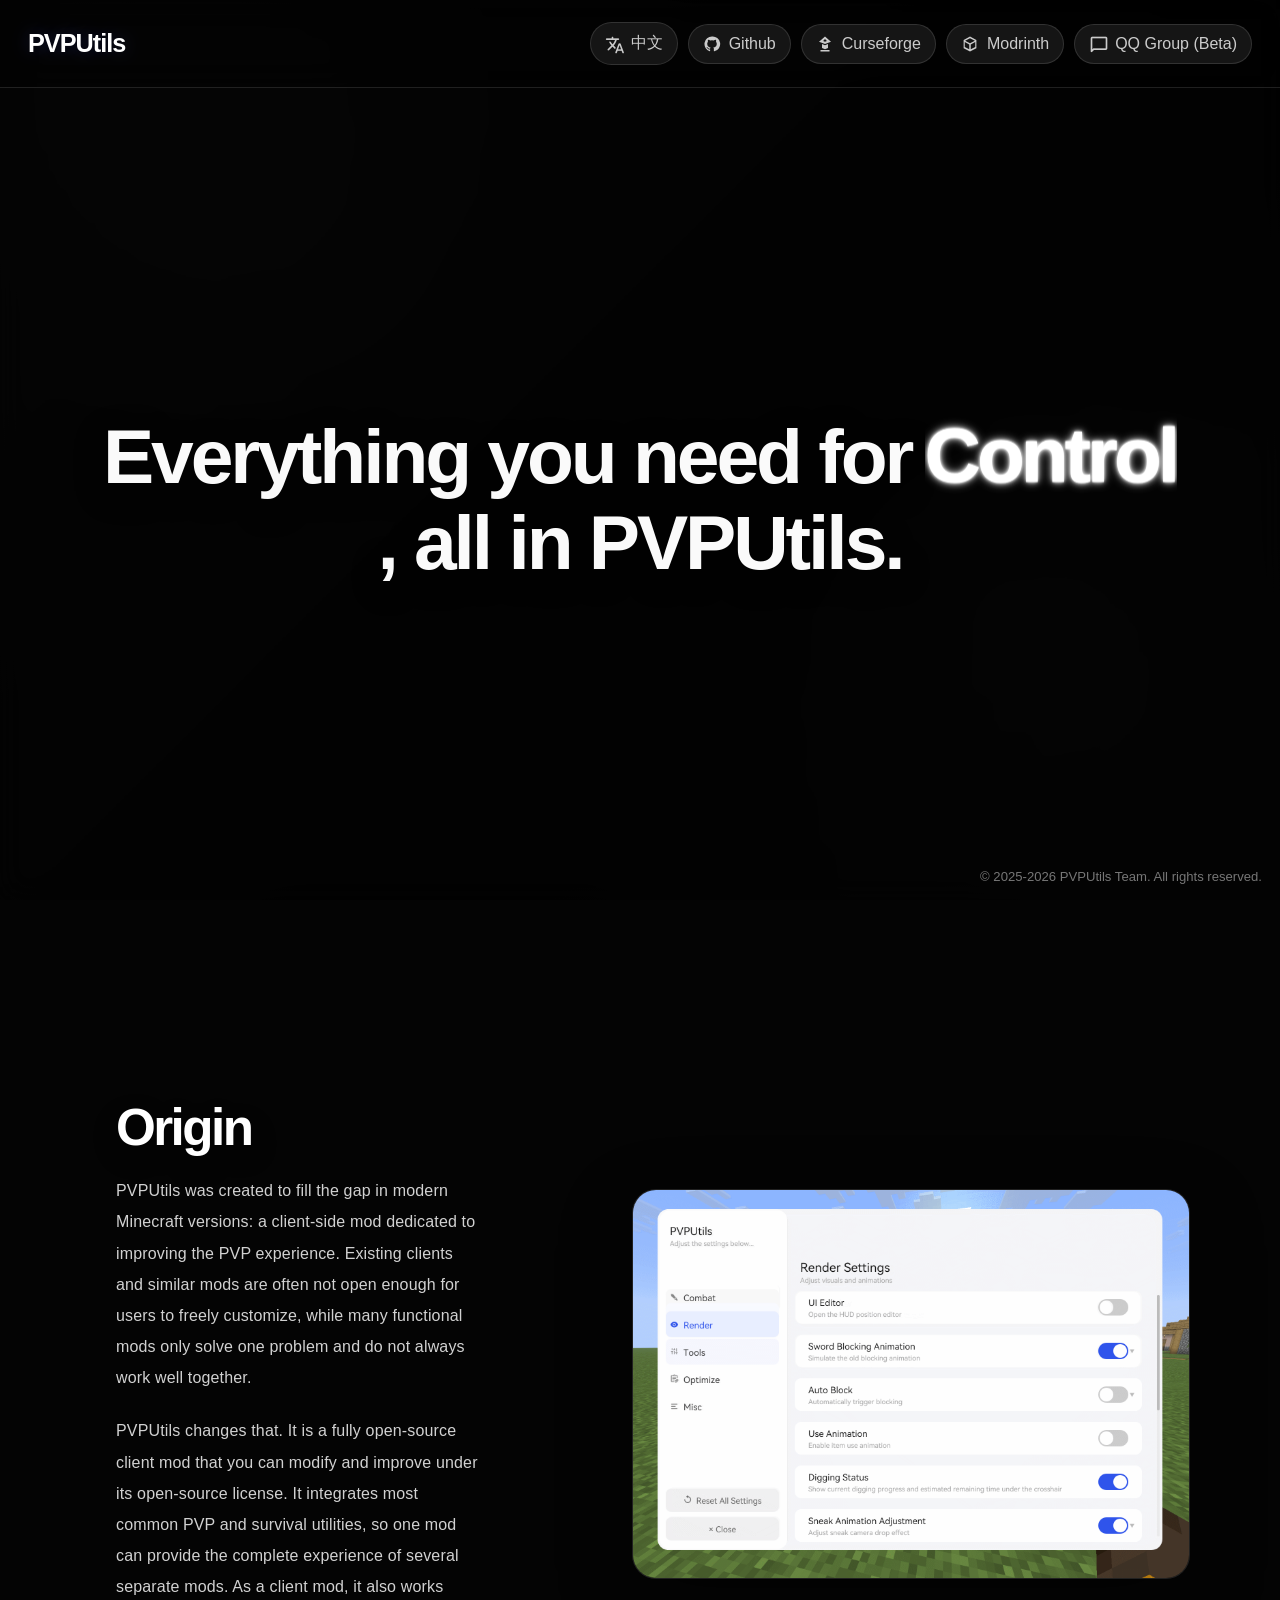
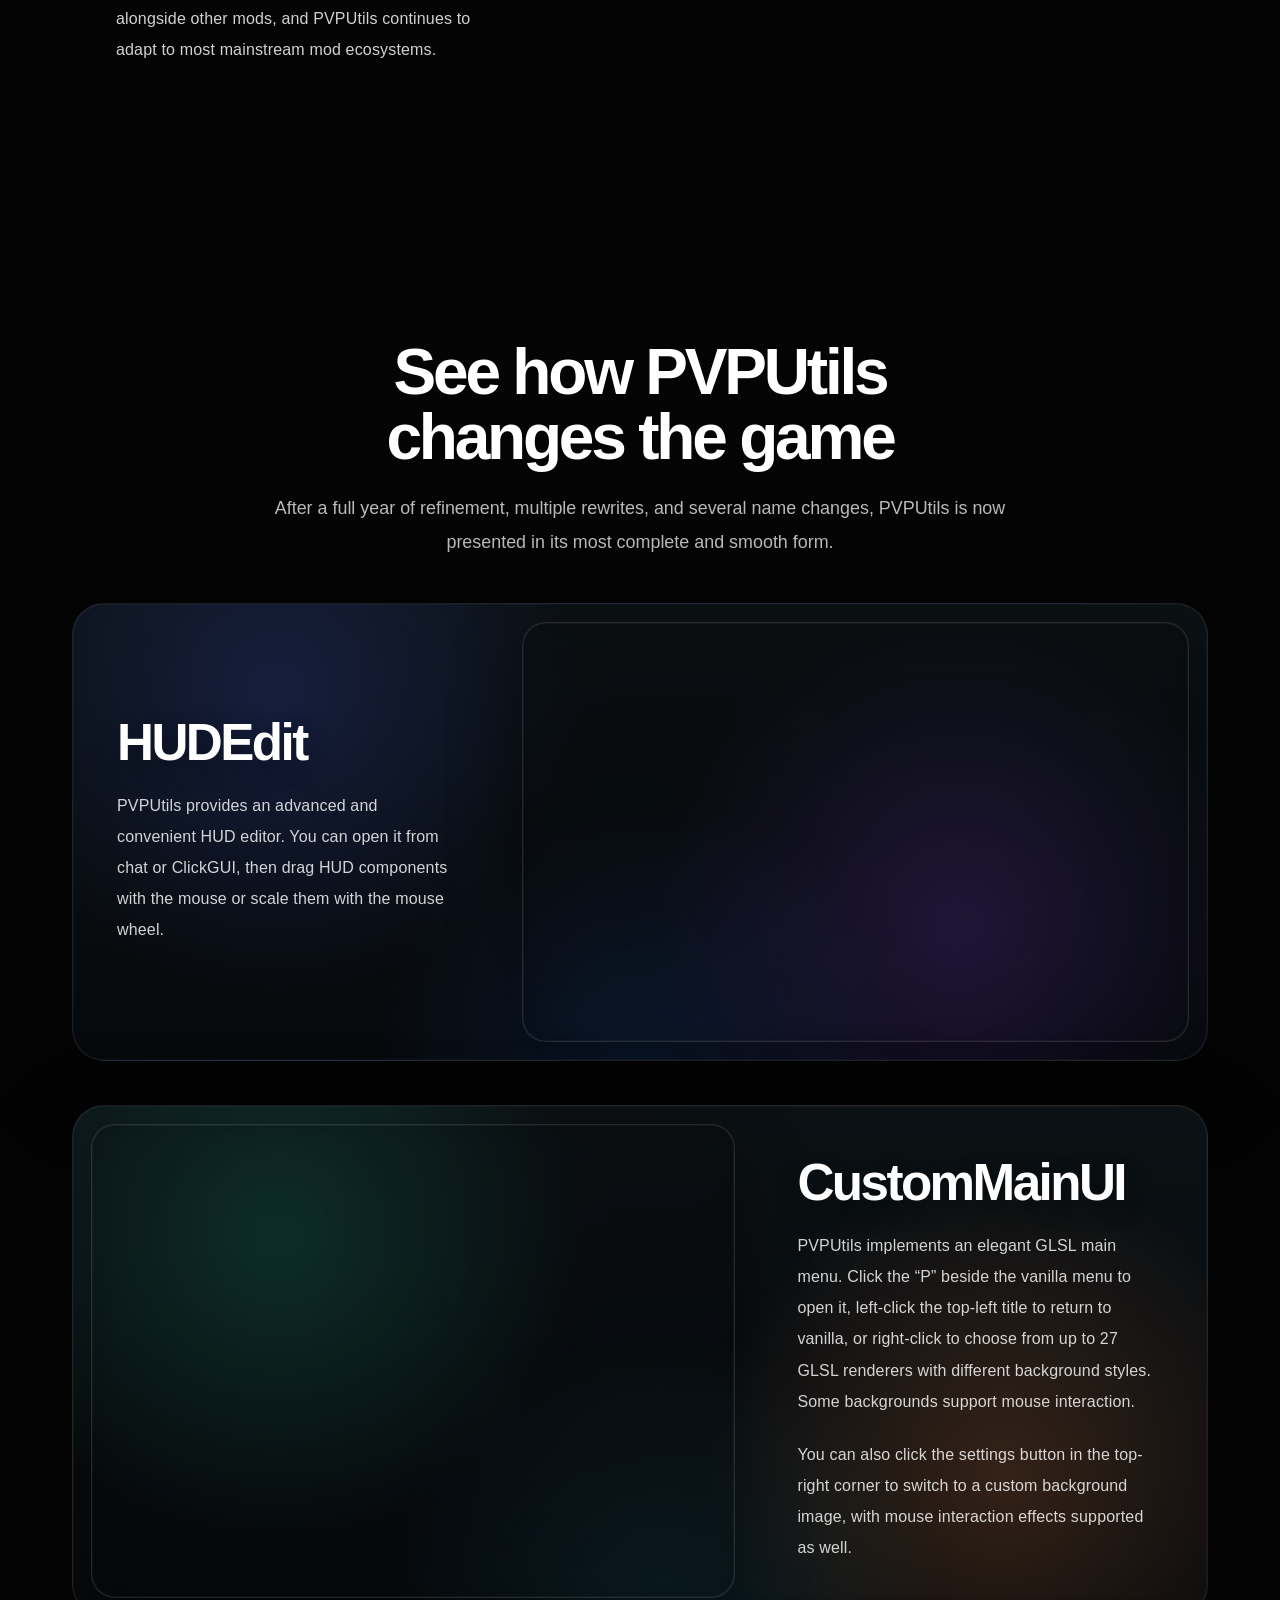
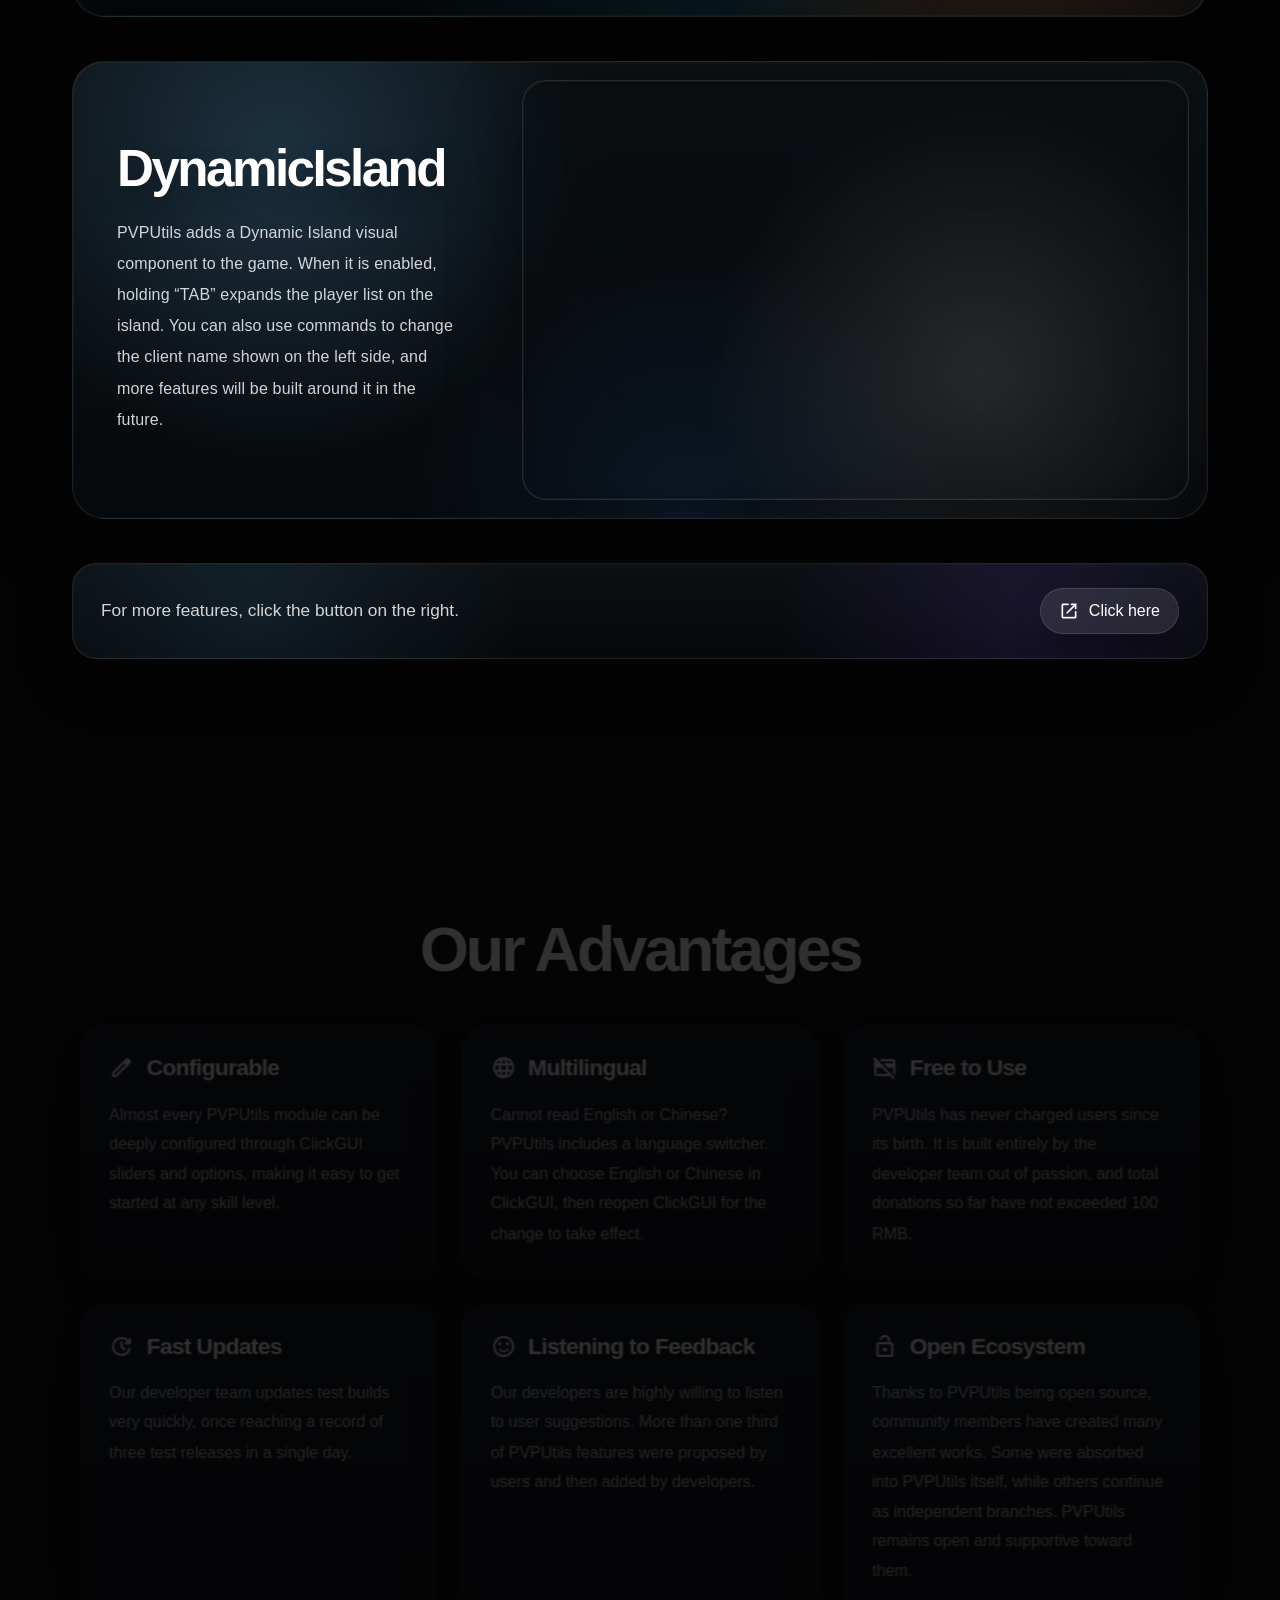
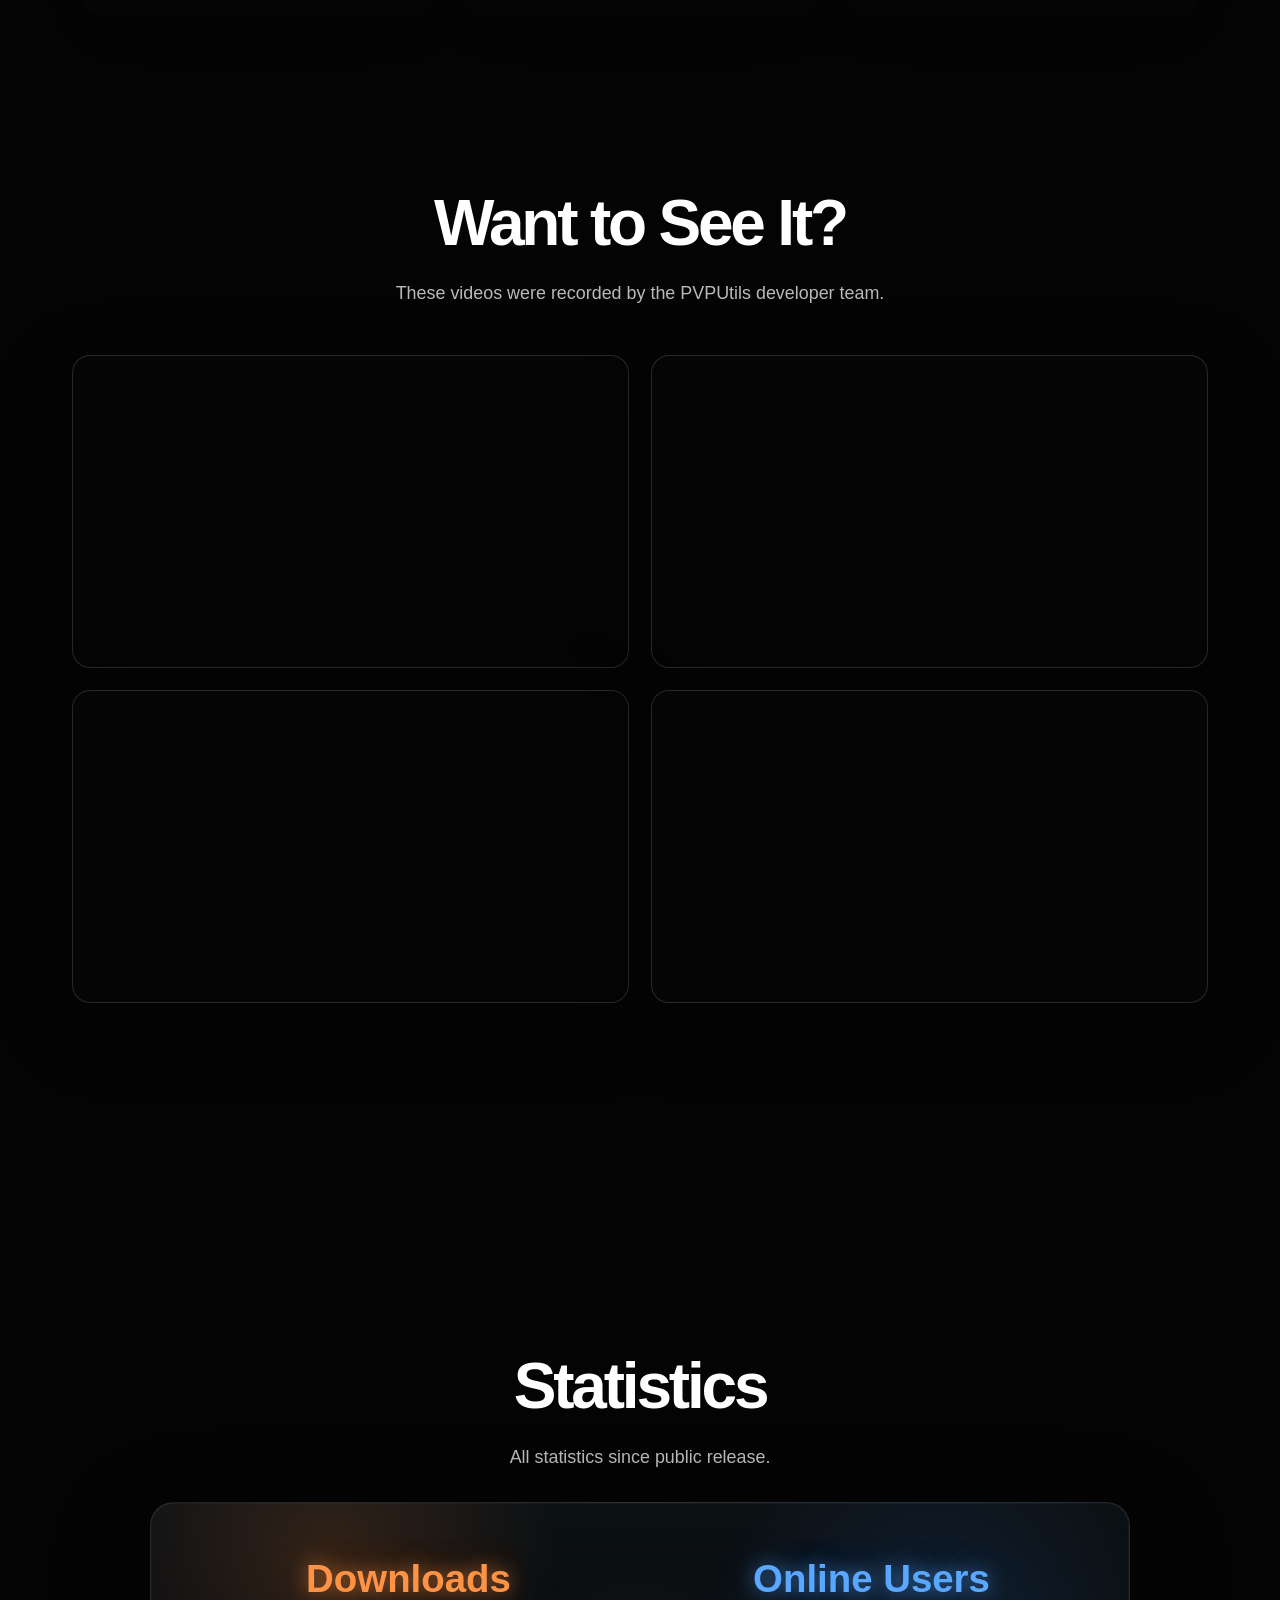
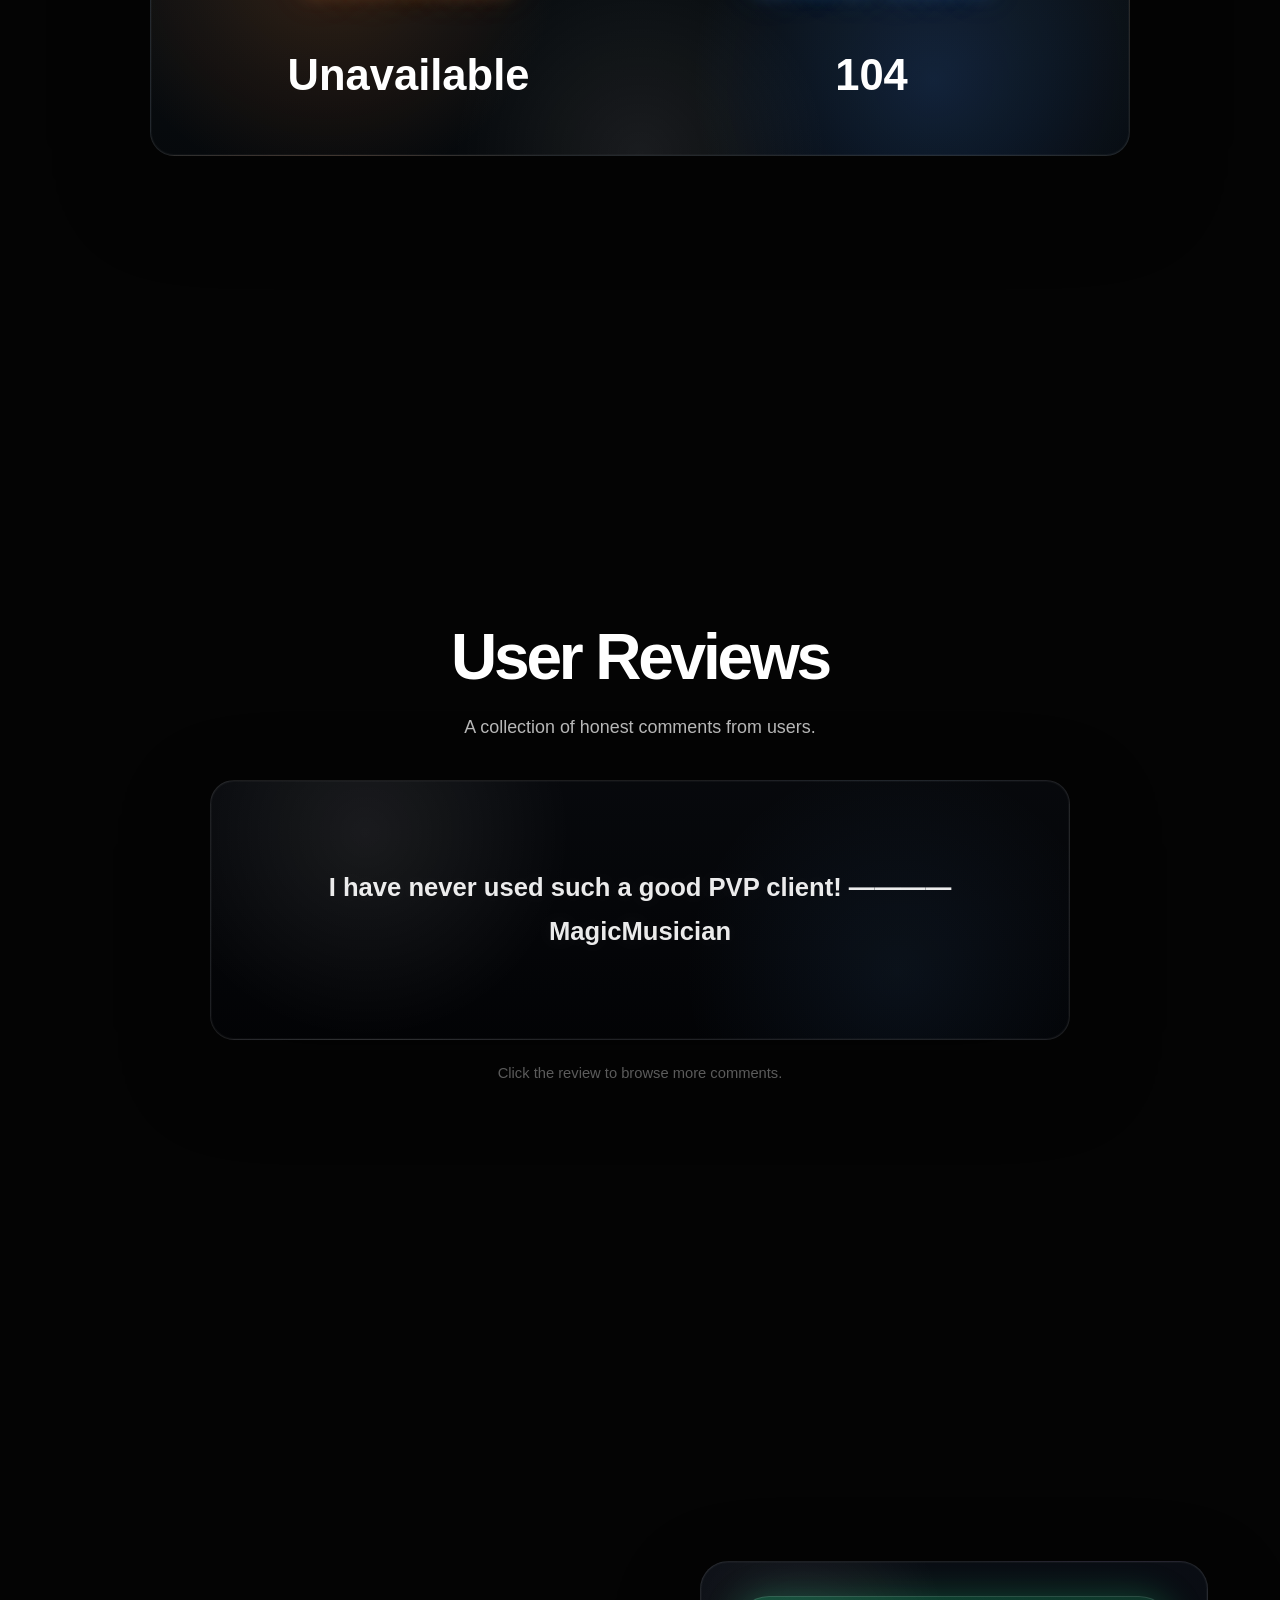
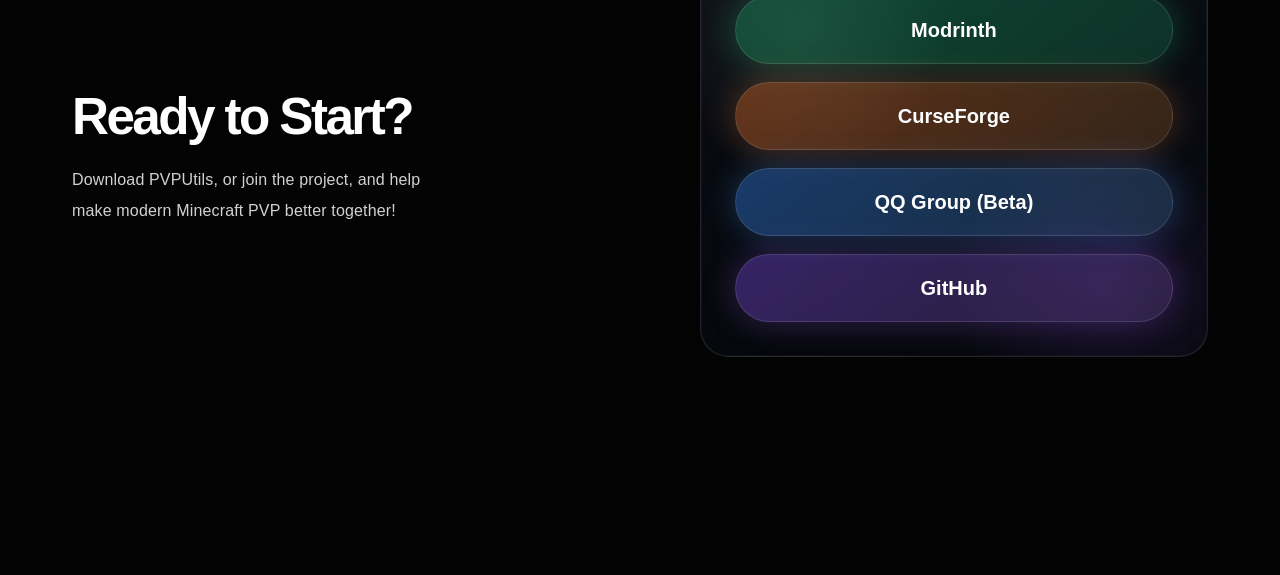
==== index.html @ f52d8cc3 "Initial website" ====
<!doctype html>
<html lang="en">
  <head>
    <meta charset="UTF-8" />
    <meta name="viewport" content="width=device-width, initial-scale=1.0" />
    <meta
      name="description"
      content="PVPUtils landing page with fixed navigation and rotating hero copy."
    />
    <meta name="theme-color" content="#050505" />
    <title>PVPUtils</title>
    <link rel="stylesheet" href="./styles.css" />
    <script defer src="./script.js"></script>
  </head>
  <body>
    <div class="video-background" aria-hidden="true">
      <video class="bg-video" autoplay muted loop playsinline>
        <source src="./resource/1.mp4" type="video/x-matroska" />
      </video>
      <div class="video-fallback"></div>
    </div>

    <div class="video-overlay" aria-hidden="true"></div>

    <header class="topbar" aria-label="站点导航">
      <a class="brand" href="./" aria-label="PVPUtils 首页">PVPUtils</a>

      <nav class="topbar-links">
        <button
          class="topbar-link language-toggle"
          id="language-toggle"
          type="button"
          aria-label="Switch to Chinese"
        >
          <span class="material-symbol link-icon">&#xe8e2;</span>
          <span data-i18n="nav.language">中文</span>
        </button>

        <a
          class="topbar-link"
          href="https://github.com/bakabaicai/PVPUtils"
          target="_blank"
          rel="noreferrer"
        >
          <svg viewBox="0 0 24 24" aria-hidden="true" class="link-icon">
            <path
              d="M12 2a10 10 0 0 0-3.16 19.5c.5.1.68-.22.68-.48v-1.7c-2.78.61-3.37-1.18-3.37-1.18-.45-1.14-1.1-1.45-1.1-1.45-.9-.61.07-.6.07-.6 1 .08 1.53 1.03 1.53 1.03.88 1.52 2.31 1.08 2.87.82.09-.63.35-1.08.63-1.33-2.22-.25-4.55-1.11-4.55-4.94 0-1.09.39-1.97 1.03-2.66-.1-.25-.45-1.26.1-2.62 0 0 .84-.27 2.75 1.02a9.5 9.5 0 0 1 5 0c1.9-1.29 2.75-1.02 2.75-1.02.55 1.36.2 2.37.1 2.62.64.69 1.03 1.57 1.03 2.66 0 3.84-2.34 4.69-4.57 4.94.36.31.69.92.69 1.86v2.75c0 .26.18.58.69.48A10 10 0 0 0 12 2Z"
            />
          </svg>
          <span>Github</span>
        </a>

        <a
          class="topbar-link"
          href="https://www.curseforge.com/minecraft/mc-mods/pvputils"
          target="_blank"
          rel="noreferrer"
        >
          <svg viewBox="0 0 24 24" aria-hidden="true" class="link-icon">
            <path
              d="M6 20h12v2H6v-2Zm6-18 8 7-8 3-8-3 8-7Zm0 3.2L9.5 8l2.5.9 2.5-.9L12 5.2ZM8 12l4 1.5 4-1.5v5.2L12 19l-4-1.8V12Z"
            />
          </svg>
          <span>Curseforge</span>
        </a>

        <a
          class="topbar-link"
          href="https://modrinth.com/mod/pvp_utils"
          target="_blank"
          rel="noreferrer"
        >
          <svg viewBox="0 0 24 24" aria-hidden="true" class="link-icon">
            <path
              d="M12 2 3.5 6.5V17.5L12 22l8.5-4.5V6.5L12 2Zm0 2.3 6.5 3.4-6.5 3.4-6.5-3.4L12 4.3Zm-7 5.1 6 3.1v6.6l-6-3.2V9.4Zm14 0v6.5l-6 3.2v-6.6l6-3.1Z"
            />
          </svg>
          <span>Modrinth</span>
        </a>

        <a class="topbar-link topbar-link-qq" href="#" aria-label="QQ group beta downloads">
          <span class="material-symbol link-icon">&#xe0ca;</span>
          <span data-i18n="nav.qq">QQ群聊（下载测试版）</span>
        </a>
      </nav>
    </header>

    <main class="page-content">
      <section class="hero snap-section is-active" aria-label="首页主视觉">
        <div class="section-inner hero-inner">
          <h1 class="headline">
            <span class="headline-row">
              <span class="headline-static" data-i18n="hero.prefix">你所需要的</span>
              <span class="headline-rotator" aria-live="polite">
                <span class="rotating-word">流畅</span>
              </span>
            </span>
            <span class="headline-row headline-row-end">
              <span class="headline-static" data-i18n="hero.suffix">，尽在PVPUtils。</span>
            </span>
          </h1>
        </div>
      </section>

      <section class="feature-section snap-section" aria-label="功能展示">
        <div class="section-inner feature-layout">
          <div class="feature-copy">
            <h2 class="feature-title" data-i18n="origin.title">初衷</h2>
            <p class="feature-text" data-i18n="origin.text1">
              PVPUtils 的出现，是为了弥补高版本 Minecraft 缺乏专门针对 PVP 体验进行优化的模组这一空白。现有的同类模组或客户端往往不够开放，无法根据用户需求自由定制；而功能相关的模组虽然不少，但大多功能单一且彼此间缺乏兼容性。
            </p>
            <p class="feature-text" data-i18n="origin.text2">
              PVPUtils 改变了这一现状。它是一个完全开源的客户端模组，您可以在遵守开源协议的前提下自由修改和改进。它整合了大部分 PVP 与生存中常见的辅助与优化功能，让您只需安装一款模组，即可获得多款模组带来的完整体验。同时，作为客户端模组，您也可以自由搭配其他模组来定制属于自己的游戏体验，PVPUtils 也在持续适配和兼容大多数主流模组。
            </p>
          </div>

          <div class="feature-media">
            <img
              class="feature-image"
              src="./resource/clickgui-en.gif"
              alt="PVPUtils visual preview"
            />
          </div>
        </div>
      </section>

      <section class="feature-section snap-section" aria-label="功能展示详情">
        <div class="section-inner feature-showcase">
          <div class="feature-header">
            <h2 class="feature-heading" data-i18n="features.title">来看看PVPUtils都对这个游戏做出了什么改变吧</h2>
            <p class="feature-subheading" data-i18n="features.subtitle">
              PVPUtils经过了长达1年的打磨，经历过多次重构和改名，最终以最完美、最流畅的姿态呈现在您眼前。
            </p>
          </div>

          <div class="feature-panel">
            <div class="feature-copy">
              <h3 class="feature-title">HUDEdit</h3>
              <p class="feature-text" data-i18n="features.hudedit">
                PVPUtils提供了一个十分先进且方便的HUD编辑器，您可以打开聊天框或是在Clickgui内点击打开，并使用鼠标拖动或是使用鼠标滚轮来缩放HUD组件。
              </p>
            </div>

            <div class="feature-media">
              <video class="feature-video" autoplay muted loop playsinline>
                <source src="./resource/2.mkv" type="video/x-matroska" />
              </video>
            </div>
          </div>

          <div class="feature-panel feature-panel-reverse feature-panel-alt">
            <div class="feature-media">
              <video class="feature-video" autoplay muted loop playsinline>
                <source src="./resource/3.mkv" type="video/x-matroska" />
              </video>
            </div>

            <div class="feature-copy">
              <h3 class="feature-title">CustomMainUI</h3>
              <p class="feature-text" data-i18n="features.customMainUi1">
                PVPUtils实现了一套非常优美的GLSL主界面，点击原版主界面旁边的”P“即可打开，左键单击左上角标题即可返回原版，右键则可以在多达27中GLSL渲染器中选择一个合你口味的背景，部分背景支持鼠标交互。
              </p>
              <p class="feature-text" data-i18n="features.customMainUi2">
                同时，点击右上角设置还可以切换为自定义背景图，同时也支持鼠标交互效果。
              </p>
            </div>
          </div>

          <div class="feature-panel feature-panel-sky">
            <div class="feature-copy">
              <h3 class="feature-title">DynamicIsland</h3>
              <p class="feature-text" data-i18n="features.dynamicIsland">
                PVPUtils为游戏添加了灵动岛视觉组件，玩家可以在开启灵动岛时，长按“TAB”键在灵动岛上展开玩家列表，同时，也可以使用指令来修改灵动岛左侧的客户端名称，未来会围绕灵动岛添加更多功能。
              </p>
            </div>

            <div class="feature-media">
              <video class="feature-video" autoplay muted loop playsinline>
                <source src="./resource/4.mp4" type="video/mp4" />
              </video>
            </div>
          </div>

          <div class="feature-more-bar">
            <p class="feature-more-text" data-i18n="features.moreText">
              更多功能可点击右侧按钮详细了解。
            </p>
            <a
              class="feature-more-button"
              href="https://github.com/bakabaicai/PVPUtils/wiki/All-modules"
              target="_blank"
              rel="noreferrer"
            >
              <span class="material-symbol feature-more-icon">&#xe89e;</span>
              <span data-i18n="features.moreButton">点击这里</span>
            </a>
          </div>
        </div>
      </section>

      <section class="feature-section snap-section" aria-label="我们的优势">
        <div class="section-inner advantage-showcase">
          <div class="feature-header">
            <h2 class="feature-heading" data-i18n="advantages.title">我们的优势</h2>
          </div>

          <div class="feature-mini-grid" aria-label="优势列表">
            <article class="feature-mini-card">
              <div class="feature-mini-title">
                <span class="material-symbol feature-mini-icon">&#xe3c9;</span>
                <h3 data-i18n="advantages.configurable.title">可配置</h3>
              </div>
              <p class="feature-mini-text" data-i18n="advantages.configurable.text">
                PVPUtils几乎所有模块都可以通过Clickgui的滑块和选项进行深度配置，无论您的水平如何都能快速上手。
              </p>
            </article>

            <article class="feature-mini-card">
              <div class="feature-mini-title">
                <span class="material-symbol feature-mini-icon">&#xe894;</span>
                <h3 data-i18n="advantages.language.title">多语言</h3>
              </div>
              <p class="feature-mini-text" data-i18n="advantages.language.text">
                看不懂英语/中文？没关系，PVPUtils提供了语言切换选项，您可以在Clickgui自由选择英语或中文，切换后重新开关Clickgui即可生效。
              </p>
            </article>

            <article class="feature-mini-card">
              <div class="feature-mini-title">
                <span class="material-symbol feature-mini-icon">&#xe4f4;</span>
                <h3 data-i18n="advantages.free.title">免费使用</h3>
              </div>
              <p class="feature-mini-text" data-i18n="advantages.free.text">
                PVPUtils自诞生之初就从未向用户收过一分钱，完全由开发者团队用爱发电，截至目前，收到的赞助金额也未超过100元。
              </p>
            </article>

            <article class="feature-mini-card">
              <div class="feature-mini-title">
                <span class="material-symbol feature-mini-icon">&#xe923;</span>
                <h3 data-i18n="advantages.fastUpdates.title">高更新速度</h3>
              </div>
              <p class="feature-mini-text" data-i18n="advantages.fastUpdates.text">
                我们的开发者团队对于测试版的更新速度极快，曾今创下过一天更新三个测试版的历史。
              </p>
            </article>

            <article class="feature-mini-card">
              <div class="feature-mini-title">
                <span class="material-symbol feature-mini-icon">&#xe813;</span>
                <h3 data-i18n="advantages.feedback.title">听取建议</h3>
              </div>
              <p class="feature-mini-text" data-i18n="advantages.feedback.text">
                我们的开发者十分愿意听取用户名的建议，PVPUtils超过三分之一的功能都是由用户提出，再经由开发者添加至客户端内的。
              </p>
            </article>

            <article class="feature-mini-card">
              <div class="feature-mini-title">
                <span class="material-symbol feature-mini-icon">&#xe898;</span>
                <h3 data-i18n="advantages.ecosystem.title">开放包容的生态</h3>
              </div>
              <p class="feature-mini-text" data-i18n="advantages.ecosystem.text">
                得益于PVPUtils的开源性质，社区成员已经做出了许多优异的作品，他们有的被吸纳进PVPUtils本体，有的则是作为独立分支进行发展，PVPUtils对此非常包容和支持。
              </p>
            </article>
          </div>
        </div>
      </section>

      <section class="feature-section snap-section" aria-label="视频展示">
        <div class="section-inner video-showcase">
          <div class="feature-header">
            <h2 class="feature-heading" data-i18n="videos.title">想看看吗</h2>
            <p class="feature-subheading" data-i18n="videos.subtitle">
              以下是PVPUtils开发者团队录制的视频
            </p>
          </div>

          <div class="video-grid">
            <div class="bilibili-frame">
              <iframe
                class="bilibili-window"
                src="https://player.bilibili.com/player.html?bvid=BV1eaT46SEEG&autoplay=0"
                title="PVPUtils video BV1eaT46SEEG"
                allowfullscreen
              ></iframe>
            </div>
            <div class="bilibili-frame">
              <iframe
                class="bilibili-window"
                src="https://player.bilibili.com/player.html?bvid=BV1s1Jc6FEps&autoplay=0"
                title="PVPUtils video BV1s1Jc6FEps"
                allowfullscreen
              ></iframe>
            </div>
            <div class="bilibili-frame">
              <iframe
                class="bilibili-window"
                src="https://player.bilibili.com/player.html?bvid=BV13Zj66CEm9&autoplay=0"
                title="PVPUtils video BV13Zj66CEm9"
                allowfullscreen
              ></iframe>
            </div>
            <div class="bilibili-frame">
              <iframe
                class="bilibili-window"
                src="https://player.bilibili.com/player.html?bvid=BV1hCjn6HEJ2&autoplay=0"
                title="PVPUtils video BV1hCjn6HEJ2"
                allowfullscreen
              ></iframe>
            </div>
          </div>
        </div>
      </section>

      <section class="feature-section snap-section" aria-label="统计数据">
        <div class="section-inner stats-showcase">
          <div class="feature-header">
            <h2 class="feature-heading" data-i18n="stats.title">统计数据</h2>
            <p class="feature-subheading" data-i18n="stats.subtitle">自公开以来所有的统计数据</p>
          </div>

          <div class="stats-panel">
            <div class="stat-item">
              <h3 class="stat-label stat-label-download" data-i18n="stats.downloads">下载量</h3>
              <p class="stat-value" id="download-count" data-loading-key="stats.loading">加载中</p>
            </div>

            <div class="stat-item">
              <h3 class="stat-label stat-label-online" data-i18n="stats.online">在线人数</h3>
              <p class="stat-value" id="online-count" data-loading-key="stats.loading">加载中</p>
            </div>
          </div>
        </div>
      </section>

      <section class="feature-section snap-section" aria-label="用户评价">
        <div class="section-inner review-showcase">
          <div class="feature-header">
            <h2 class="feature-heading" data-i18n="reviews.title">用户评价</h2>
            <p class="feature-subheading" data-i18n="reviews.subtitle">
              里面收集了一些来自用户中肯的评价。
            </p>
          </div>

          <button class="review-panel" id="review-panel" type="button">
            <span class="review-text" id="review-text">
              我从未用过这么好用的PVP客户端！ ————MagicMusician
            </span>
          </button>
          <p class="review-hint" data-i18n="reviews.hint">点击评论可浏览更多内容</p>
        </div>
      </section>

      <section class="feature-section snap-section" aria-label="开始使用">
        <div class="section-inner ending-layout">
          <div class="ending-copy">
            <h2 class="feature-title" data-i18n="ending.title">准备好开始了吗？</h2>
            <p class="feature-text" data-i18n="ending.text">
              下载 PVPUtils，或者加入项目，一起让高版本 Minecraft PVP 体验变得更好！
            </p>
          </div>

          <div class="ending-actions" aria-label="下载和项目链接">
            <a
              class="ending-pill ending-pill-modrinth"
              href="https://modrinth.com/mod/pvp_utils"
              target="_blank"
              rel="noreferrer"
            >
              Modrinth
            </a>
            <a
              class="ending-pill ending-pill-curseforge"
              href="https://www.curseforge.com/minecraft/mc-mods/pvputils"
              target="_blank"
              rel="noreferrer"
            >
              CurseForge
            </a>
            <a class="ending-pill ending-pill-qq" href="#">
              <span data-i18n="ending.qq">QQ群聊（下载测试版）</span>
            </a>
            <a
              class="ending-pill ending-pill-github"
              href="https://github.com/bakabaicai/PVPUtils"
              target="_blank"
              rel="noreferrer"
            >
              GitHub
            </a>
          </div>
        </div>
      </section>
    </main>

    <p class="site-copyright">© 2025-2026 PVPUtils Team. All rights reserved.</p>
  </body>
</html>
---- styles.css ----
@font-face {
  font-family: "Material Symbols Rounded";
  src: url("./font/MaterialSymbolsRounded.ttf") format("truetype");
  font-weight: 100 700;
  font-style: normal;
}

:root {
  color-scheme: dark;
  --bg: #040404;
  --text: #ffffff;
  --muted: rgba(255, 255, 255, 0.78);
  --line: rgba(255, 255, 255, 0.12);
  --pill: rgba(255, 255, 255, 0.08);
  --pill-hover: rgba(255, 255, 255, 0.16);
  --shadow: 0 20px 60px rgba(0, 0, 0, 0.35);
}

* {
  box-sizing: border-box;
}

html,
body {
  margin: 0;
  min-height: 100%;
  scroll-behavior: smooth;
}

body {
  overflow-x: hidden;
  font-family: "Segoe UI", "PingFang SC", "Microsoft YaHei", sans-serif;
  color: var(--text);
  background: var(--bg);
  -ms-overflow-style: none;
  scrollbar-width: none;
}

body::-webkit-scrollbar {
  display: none;
}

a {
  color: inherit;
  text-decoration: none;
}

.material-symbol {
  display: inline-block;
  font-family: "Material Symbols Rounded";
  font-weight: 400;
  font-style: normal;
  font-size: 1.25rem;
  line-height: 1;
  letter-spacing: normal;
  text-transform: none;
  white-space: nowrap;
  word-wrap: normal;
  direction: ltr;
  -webkit-font-smoothing: antialiased;
  font-feature-settings: "liga";
}

.video-background,
.video-overlay {
  position: fixed;
  inset: 0;
}

.video-background {
  z-index: 0;
  overflow: hidden;
}

.bg-video {
  width: 100%;
  height: 100%;
  object-fit: cover;
  filter: blur(16px) saturate(0.9);
  transform: scale(1.08);
}

.video-fallback {
  position: absolute;
  inset: 0;
  background:
    radial-gradient(circle at 20% 20%, rgba(255, 255, 255, 0.06), transparent 24%),
    radial-gradient(circle at 80% 70%, rgba(255, 255, 255, 0.05), transparent 28%),
    linear-gradient(135deg, #1b1b1b, #050505 60%, #111111);
  opacity: 0.25;
}

.video-overlay {
  z-index: 1;
  background: rgba(0, 0, 0, 0.5);
  backdrop-filter: blur(14px);
}

.topbar {
  position: fixed;
  top: 0;
  left: 0;
  right: 0;
  z-index: 3;
  display: flex;
  align-items: center;
  justify-content: space-between;
  gap: 16px;
  padding: 22px 28px;
  border-bottom: 1px solid var(--line);
  background: rgba(0, 0, 0, 0.32);
  backdrop-filter: blur(18px);
}

.brand {
  color: #ffffff;
  font-size: clamp(1.35rem, 1.1rem + 0.6vw, 1.8rem);
  font-weight: 900;
  letter-spacing: -0.04em;
  line-height: 1;
  text-shadow:
    0 0 18px rgba(94, 112, 255, 0.22),
    0 0 30px rgba(171, 88, 255, 0.12);
}

.topbar-links {
  display: flex;
  align-items: center;
  gap: 10px;
  flex-wrap: wrap;
}

.topbar-link {
  display: inline-flex;
  align-items: center;
  gap: 8px;
  padding: 10px 14px;
  border: 1px solid var(--line);
  border-radius: 999px;
  background: var(--pill);
  color: var(--muted);
  font: inherit;
  cursor: pointer;
  transition: background 180ms ease, color 180ms ease, transform 180ms ease;
}

.language-toggle {
  min-width: 86px;
}

.topbar-link:hover {
  background: var(--pill-hover);
  color: var(--text);
  transform: translateY(-1px);
}

.link-icon {
  width: 18px;
  height: 18px;
  fill: currentColor;
  flex: none;
}

.hero {
  position: relative;
  z-index: 2;
  min-height: 100vh;
}

.page-content {
  position: relative;
  z-index: 2;
}

.snap-section {
  position: relative;
  min-height: 100vh;
}

.section-inner {
  opacity: 0.18;
  transform: translateY(42px) scale(0.985);
  transition:
    opacity 520ms ease,
    transform 700ms cubic-bezier(0.2, 0.8, 0.2, 1);
}

.snap-section.is-active .section-inner {
  opacity: 1;
  transform: translateY(0) scale(1);
}

.hero-inner {
  display: grid;
  place-items: center;
  min-height: 100vh;
  padding: 120px 24px 24px;
}

.headline {
  margin: 0;
  max-width: 980px;
  display: flex;
  flex-direction: column;
  align-items: center;
  gap: 0.08em;
  font-size: clamp(2.6rem, 6vw, 5.8rem);
  font-weight: 800;
  line-height: 1.08;
  letter-spacing: -0.04em;
  text-shadow: 0 8px 32px rgba(0, 0, 0, 0.45);
}

.headline-row {
  display: inline-flex;
  align-items: center;
  justify-content: center;
  gap: 0.18em;
  width: 100%;
}

.headline-row-end {
  gap: 0;
}

.headline-static {
  color: rgba(255, 255, 255, 0.98);
  flex: none;
  line-height: 1;
}

.headline-rotator {
  display: inline-block;
  position: relative;
  width: 1.6em;
  height: 1.08em;
  line-height: 1;
  overflow: hidden;
  flex: none;
  transition: width 320ms ease;
}

.rotating-word {
  display: inline-block;
  position: absolute;
  left: 0;
  top: 0;
  transform: translateY(0.02em);
  white-space: nowrap;
  color: #ffffff;
  line-height: 1;
  -webkit-text-stroke: 1px rgba(255, 255, 255, 0.88);
  text-shadow:
    0 0 1px rgba(255, 255, 255, 0.96),
    0 0 6px rgba(255, 255, 255, 0.92),
    0 0 12px rgba(255, 255, 255, 0.58),
    1px 0 3px rgba(255, 255, 255, 0.35),
    -1px 0 3px rgba(255, 255, 255, 0.35),
    0 1px 3px rgba(255, 255, 255, 0.35),
    0 -1px 3px rgba(255, 255, 255, 0.35);
  will-change: transform, opacity;
}

.rotating-word.enter {
  animation: word-in 420ms ease forwards;
}

.rotating-word.exit {
  animation: word-out 420ms ease forwards;
}

@keyframes word-in {
  from {
    opacity: 0;
    transform: translateY(calc(100% + 0.02em));
  }

  to {
    opacity: 1;
    transform: translateY(0.02em);
  }
}

@keyframes word-out {
  from {
    opacity: 1;
    transform: translateY(0.02em);
  }

  to {
    opacity: 0;
    transform: translateY(calc(-100% + 0.02em));
  }
}

.feature-section {
  position: relative;
  z-index: 2;
  min-height: 100vh;
}

.feature-layout {
  display: grid;
  grid-template-columns: minmax(0, 0.9fr) minmax(320px, 1.1fr);
  align-items: center;
  gap: 56px;
  min-height: 100vh;
  padding: 140px 72px 72px;
}

.feature-showcase {
  display: grid;
  align-content: center;
  gap: 44px;
  min-height: 100vh;
  padding: 140px 72px 72px;
}

.advantage-showcase {
  display: grid;
  align-content: center;
  gap: 44px;
  min-height: 100vh;
  padding: 140px 72px 72px;
}

.video-showcase {
  display: grid;
  align-content: center;
  gap: 44px;
  min-height: 100vh;
  padding: 140px 72px 72px;
}

.stats-showcase {
  display: grid;
  align-content: center;
  gap: 28px;
  min-height: 100vh;
  padding: 132px 72px 72px;
}

.review-showcase {
  display: grid;
  align-content: center;
  gap: 36px;
  min-height: 100vh;
  padding: 132px 72px 72px;
}

.ending-layout {
  display: grid;
  grid-template-columns: minmax(0, 0.9fr) minmax(320px, 0.8fr);
  align-items: center;
  gap: 56px;
  min-height: 100vh;
  padding: 140px 72px 72px;
}

.feature-header {
  max-width: 860px;
  margin: 0 auto;
  text-align: center;
}

.feature-heading {
  margin: 0;
  font-size: clamp(2.8rem, 5vw, 4.8rem);
  line-height: 1.02;
  letter-spacing: -0.05em;
  color: #ffffff;
  text-wrap: balance;
}

.feature-subheading {
  margin: 20px auto 0;
  max-width: 760px;
  color: rgba(255, 255, 255, 0.72);
  font-size: clamp(1.02rem, 1.4vw, 1.2rem);
  line-height: 1.9;
}

.feature-panel {
  display: grid;
  grid-template-columns: minmax(320px, 0.76fr) minmax(0, 1.24fr);
  align-items: stretch;
  gap: 0;
  overflow: hidden;
  border: 1px solid rgba(255, 255, 255, 0.08);
  border-radius: 32px;
  background:
    radial-gradient(circle at 18% 20%, rgba(70, 98, 255, 0.18), transparent 30%),
    radial-gradient(circle at 78% 72%, rgba(147, 78, 255, 0.2), transparent 32%),
    radial-gradient(circle at 50% 100%, rgba(49, 119, 255, 0.14), transparent 36%),
    linear-gradient(180deg, rgba(14, 20, 24, 0.84), rgba(8, 12, 16, 0.76));
  box-shadow:
    0 28px 90px rgba(0, 0, 0, 0.32),
    0 0 0 1px rgba(255, 255, 255, 0.03) inset;
  backdrop-filter: blur(18px) saturate(1.08);
}

.feature-panel-reverse {
  grid-template-columns: minmax(0, 1.2fr) minmax(320px, 0.8fr);
}

.feature-panel-alt {
  background:
    radial-gradient(circle at 18% 26%, rgba(46, 220, 182, 0.18), transparent 30%),
    radial-gradient(circle at 82% 72%, rgba(255, 138, 62, 0.18), transparent 30%),
    radial-gradient(circle at 52% 100%, rgba(43, 169, 197, 0.12), transparent 36%),
    linear-gradient(180deg, rgba(14, 20, 24, 0.84), rgba(8, 12, 16, 0.76));
}

.feature-panel-sky {
  background:
    radial-gradient(circle at 18% 22%, rgba(104, 190, 255, 0.2), transparent 30%),
    radial-gradient(circle at 80% 68%, rgba(255, 255, 255, 0.14), transparent 28%),
    radial-gradient(circle at 54% 100%, rgba(72, 150, 245, 0.12), transparent 36%),
    linear-gradient(180deg, rgba(14, 20, 24, 0.84), rgba(8, 12, 16, 0.76));
}

.feature-copy {
  display: flex;
  flex-direction: column;
  justify-content: center;
  padding: 52px 44px;
}

.feature-title {
  margin: 0;
  font-size: clamp(2.4rem, 4vw, 4rem);
  line-height: 0.98;
  letter-spacing: -0.05em;
  color: #ffffff;
  text-shadow: 0 10px 26px rgba(0, 0, 0, 0.28);
}

.feature-text {
  margin: 22px 0 0;
  max-width: 23em;
  color: rgba(255, 255, 255, 0.82);
  font-size: clamp(1rem, 1.25vw, 1.16rem);
  line-height: 1.95;
  letter-spacing: 0.01em;
}

.feature-media {
  display: flex;
  justify-content: center;
  align-items: center;
  min-height: 100%;
  padding: 18px;
}

.feature-image {
  width: min(100%, 780px);
  border: 1px solid rgba(255, 255, 255, 0.12);
  border-radius: 24px;
  box-shadow:
    0 24px 70px rgba(0, 0, 0, 0.38),
    0 0 0 1px rgba(255, 255, 255, 0.04) inset;
  background: rgba(0, 0, 0, 0.24);
  backdrop-filter: blur(12px);
}

.feature-video {
  width: 100%;
  height: 100%;
  min-height: 420px;
  object-fit: cover;
  border: 1px solid rgba(255, 255, 255, 0.12);
  border-radius: 24px;
  box-shadow:
    0 24px 70px rgba(0, 0, 0, 0.38),
    0 0 0 1px rgba(255, 255, 255, 0.04) inset;
  background: rgba(0, 0, 0, 0.24);
  backdrop-filter: blur(12px);
}

.feature-more-bar {
  display: flex;
  align-items: center;
  justify-content: space-between;
  gap: 24px;
  padding: 24px 28px;
  border: 1px solid rgba(255, 255, 255, 0.08);
  border-radius: 24px;
  background:
    radial-gradient(circle at 16% 50%, rgba(104, 190, 255, 0.1), transparent 28%),
    radial-gradient(circle at 84% 50%, rgba(147, 78, 255, 0.12), transparent 26%),
    linear-gradient(180deg, rgba(14, 20, 24, 0.78), rgba(8, 12, 16, 0.68));
  box-shadow:
    0 20px 62px rgba(0, 0, 0, 0.24),
    0 0 0 1px rgba(255, 255, 255, 0.02) inset;
  backdrop-filter: blur(18px) saturate(1.08);
}

.feature-more-text {
  margin: 0;
  color: rgba(255, 255, 255, 0.82);
  font-size: 1.08rem;
  line-height: 1.6;
}

.feature-more-button {
  display: inline-flex;
  align-items: center;
  justify-content: center;
  gap: 10px;
  flex: none;
  padding: 12px 18px;
  border: 1px solid rgba(255, 255, 255, 0.12);
  border-radius: 999px;
  color: #ffffff;
  background: rgba(255, 255, 255, 0.1);
  box-shadow: 0 12px 34px rgba(0, 0, 0, 0.2);
  transition: background 180ms ease, transform 180ms ease, border-color 180ms ease;
}

.feature-more-button:hover {
  transform: translateY(-1px);
  border-color: rgba(255, 255, 255, 0.22);
  background: rgba(255, 255, 255, 0.16);
}

.feature-more-icon {
  font-size: 1.25rem;
}

.feature-mini-grid {
  display: grid;
  grid-template-columns: repeat(3, minmax(0, 1fr));
  gap: 26px;
}

.feature-mini-card {
  min-height: 220px;
  padding: 30px 28px;
  border: 1px solid rgba(255, 255, 255, 0.08);
  border-radius: 26px;
  background:
    radial-gradient(circle at 18% 20%, rgba(72, 130, 255, 0.08), transparent 26%),
    linear-gradient(180deg, rgba(13, 18, 31, 0.78), rgba(10, 14, 24, 0.68));
  box-shadow:
    0 18px 56px rgba(0, 0, 0, 0.22),
    0 0 0 1px rgba(255, 255, 255, 0.02) inset;
  backdrop-filter: blur(16px) saturate(1.05);
}

.feature-mini-title {
  display: flex;
  align-items: center;
  gap: 12px;
}

.feature-mini-title h3 {
  margin: 0;
  font-size: clamp(1.45rem, 1.1vw, 1.8rem);
  line-height: 1.1;
  letter-spacing: -0.03em;
  color: #ffffff;
}

.feature-mini-icon {
  font-size: 1.6rem;
  color: rgba(255, 255, 255, 0.92);
  text-shadow: 0 0 16px rgba(140, 170, 255, 0.18);
}

.feature-mini-text {
  margin: 18px 0 0;
  color: rgba(255, 255, 255, 0.74);
  font-size: 1.02rem;
  line-height: 1.85;
}

.video-grid {
  display: grid;
  grid-template-columns: repeat(2, minmax(0, 1fr));
  gap: 22px;
}

.bilibili-frame {
  width: 100%;
  aspect-ratio: 16 / 9;
  overflow: hidden;
  border: 1px solid rgba(255, 255, 255, 0.14);
  border-radius: 18px;
  background: #050505;
  box-shadow: 0 22px 70px rgba(0, 0, 0, 0.34);
}

.bilibili-window {
  display: block;
  width: 100%;
  height: 100%;
  border: 0;
}

.stats-panel {
  display: grid;
  grid-template-columns: repeat(2, minmax(0, 1fr));
  gap: 20px;
  width: min(100%, 980px);
  margin: 0 auto;
  padding: 36px;
  border: 1px solid rgba(255, 255, 255, 0.1);
  border-radius: 24px;
  background:
    radial-gradient(circle at 18% 22%, rgba(255, 132, 48, 0.16), transparent 28%),
    radial-gradient(circle at 80% 70%, rgba(64, 142, 255, 0.18), transparent 30%),
    radial-gradient(circle at 50% 100%, rgba(255, 255, 255, 0.08), transparent 34%),
    linear-gradient(180deg, rgba(14, 20, 24, 0.84), rgba(8, 12, 16, 0.76));
  box-shadow:
    0 30px 94px rgba(0, 0, 0, 0.34),
    0 0 0 1px rgba(255, 255, 255, 0.03) inset;
  backdrop-filter: blur(20px) saturate(1.08);
}

.stat-item {
  display: grid;
  place-items: center;
  min-height: 180px;
  text-align: center;
}

.stat-label {
  margin: 0;
  font-size: clamp(1.9rem, 3vw, 3.2rem);
  line-height: 1;
  letter-spacing: 0;
}

.stat-label-download {
  color: #ff9345;
  text-shadow:
    0 0 18px rgba(255, 147, 69, 0.58),
    0 0 42px rgba(255, 147, 69, 0.3);
}

.stat-label-online {
  color: #5aa7ff;
  text-shadow:
    0 0 18px rgba(90, 167, 255, 0.58),
    0 0 42px rgba(90, 167, 255, 0.3);
}

.stat-value {
  margin: 12px 0 0;
  color: #ffffff;
  font-size: clamp(1.9rem, 3.4vw, 3.8rem);
  font-weight: 800;
  line-height: 1;
  letter-spacing: 0;
}

.review-panel {
  display: grid;
  place-items: center;
  width: min(100%, 860px);
  min-height: 260px;
  margin: 0 auto;
  padding: 42px 48px;
  border: 1px solid rgba(255, 255, 255, 0.1);
  border-radius: 24px;
  color: #ffffff;
  cursor: pointer;
  background:
    radial-gradient(circle at 18% 20%, rgba(255, 255, 255, 0.08), transparent 28%),
    radial-gradient(circle at 80% 74%, rgba(90, 167, 255, 0.08), transparent 30%),
    linear-gradient(180deg, rgba(8, 10, 14, 0.88), rgba(3, 4, 7, 0.78));
  box-shadow:
    0 28px 88px rgba(0, 0, 0, 0.36),
    0 0 0 1px rgba(255, 255, 255, 0.03) inset;
  backdrop-filter: blur(20px) saturate(1.04);
}

.review-panel:focus-visible {
  outline: 2px solid rgba(255, 255, 255, 0.42);
  outline-offset: 4px;
}

.review-text {
  min-height: 3.4em;
  color: rgba(255, 255, 255, 0.92);
  font-size: clamp(1.25rem, 2vw, 2rem);
  font-weight: 700;
  line-height: 1.7;
  letter-spacing: 0;
  text-align: center;
  text-shadow: 0 0 24px rgba(255, 255, 255, 0.1);
}

.review-text.is-glitching {
  animation: review-flash 260ms steps(2, end) 2;
}

.review-hint {
  margin: -14px auto 0;
  color: rgba(255, 255, 255, 0.42);
  font-size: 0.92rem;
  line-height: 1.6;
  text-align: center;
}

.ending-copy {
  max-width: 700px;
}

.ending-actions {
  display: grid;
  gap: 18px;
  padding: 34px;
  border: 1px solid rgba(255, 255, 255, 0.1);
  border-radius: 28px;
  background:
    radial-gradient(circle at 20% 18%, rgba(255, 255, 255, 0.08), transparent 28%),
    radial-gradient(circle at 80% 82%, rgba(147, 78, 255, 0.12), transparent 30%),
    linear-gradient(180deg, rgba(12, 16, 24, 0.82), rgba(7, 10, 16, 0.72));
  box-shadow:
    0 28px 88px rgba(0, 0, 0, 0.32),
    0 0 0 1px rgba(255, 255, 255, 0.03) inset;
  backdrop-filter: blur(18px) saturate(1.08);
}

.ending-pill {
  position: relative;
  display: flex;
  align-items: center;
  justify-content: center;
  min-height: 68px;
  overflow: hidden;
  border: 1px solid rgba(255, 255, 255, 0.12);
  border-radius: 999px;
  color: #ffffff;
  font-size: 1.25rem;
  font-weight: 800;
  letter-spacing: 0;
  transition: transform 180ms ease, filter 180ms ease, border-color 180ms ease;
}

.ending-pill::before {
  content: "";
  position: absolute;
  inset: 0;
  z-index: -1;
  width: 0;
  border-radius: inherit;
  opacity: 0;
  transition: width 420ms cubic-bezier(0.2, 0.8, 0.2, 1), opacity 180ms ease;
}

.ending-pill:hover::before {
  width: 100%;
  opacity: 1;
}

.ending-pill:hover {
  transform: translateY(-2px);
  filter: brightness(1.18);
  border-color: rgba(255, 255, 255, 0.26);
}

.ending-pill-modrinth {
  background: linear-gradient(135deg, rgba(24, 190, 118, 0.34), rgba(38, 222, 139, 0.18));
  box-shadow: 0 0 34px rgba(38, 222, 139, 0.28);
}

.ending-pill-modrinth::before {
  background: linear-gradient(90deg, rgba(38, 222, 139, 0.42), rgba(38, 222, 139, 0.18));
}

.ending-pill-curseforge {
  background: linear-gradient(135deg, rgba(255, 120, 40, 0.36), rgba(255, 160, 68, 0.18));
  box-shadow: 0 0 34px rgba(255, 138, 62, 0.28);
}

.ending-pill-curseforge::before {
  background: linear-gradient(90deg, rgba(255, 138, 62, 0.44), rgba(255, 160, 68, 0.18));
}

.ending-pill-github {
  background: linear-gradient(135deg, rgba(142, 84, 255, 0.36), rgba(190, 130, 255, 0.18));
  box-shadow: 0 0 34px rgba(168, 105, 255, 0.28);
}

.ending-pill-github::before {
  background: linear-gradient(90deg, rgba(168, 105, 255, 0.44), rgba(190, 130, 255, 0.18));
}

.ending-pill-qq {
  gap: 10px;
  background: linear-gradient(135deg, rgba(55, 140, 255, 0.38), rgba(105, 190, 255, 0.18));
  box-shadow: 0 0 34px rgba(75, 157, 255, 0.3);
}

.ending-pill-qq::before {
  background: linear-gradient(90deg, rgba(75, 157, 255, 0.46), rgba(105, 190, 255, 0.18));
}


.site-copyright {
  position: fixed;
  right: 18px;
  bottom: 14px;
  z-index: 4;
  margin: 0;
  color: rgba(255, 255, 255, 0.46);
  font-size: 0.82rem;
  line-height: 1.4;
  text-align: right;
  pointer-events: none;
}

@keyframes review-flash {
  0%,
  100% {
    opacity: 1;
  }

  50% {
    opacity: 0.15;
  }
}

@media (max-width: 820px) {
  .topbar {
    padding: 16px 18px;
    flex-direction: column;
    align-items: stretch;
  }

  .brand {
    text-align: center;
  }

  .topbar-links {
    justify-content: center;
  }

  .hero-inner {
    padding-top: 156px;
  }

  .headline-rotator {
    width: auto;
    min-width: 2.2em;
  }

  .feature-layout {
    grid-template-columns: 1fr;
    gap: 28px;
    padding: 120px 20px 48px;
  }

  .feature-showcase {
    gap: 28px;
    padding: 120px 20px 48px;
  }

  .advantage-showcase {
    gap: 28px;
    padding: 120px 20px 48px;
  }

  .video-showcase {
    gap: 28px;
    padding: 120px 20px 48px;
  }

  .stats-showcase {
    gap: 22px;
    padding: 120px 20px 48px;
  }

  .review-showcase {
    gap: 24px;
    padding: 120px 20px 48px;
  }

  .ending-layout {
    grid-template-columns: 1fr;
    gap: 28px;
    padding: 120px 20px 64px;
  }

  .ending-actions {
    padding: 22px;
    border-radius: 22px;
  }

  .ending-pill {
    min-height: 58px;
    font-size: 1.08rem;
  }

  .feature-mini-grid {
    grid-template-columns: 1fr;
    gap: 18px;
  }

  .feature-mini-card {
    min-height: 0;
    padding: 24px 20px;
    border-radius: 20px;
  }

  .video-grid {
    grid-template-columns: 1fr;
    gap: 16px;
  }

  .stats-panel {
    grid-template-columns: 1fr;
    gap: 12px;
    padding: 20px;
    border-radius: 20px;
  }

  .stat-item {
    min-height: 140px;
  }

  .review-panel {
    min-height: 220px;
    padding: 28px 22px;
    border-radius: 20px;
  }

  .feature-panel {
    grid-template-columns: 1fr;
    border-radius: 22px;
  }

  .feature-panel-reverse {
    grid-template-columns: 1fr;
  }

  .feature-more-bar {
    align-items: flex-start;
    flex-direction: column;
    gap: 18px;
    padding: 22px;
    border-radius: 20px;
  }

  .feature-copy {
    max-width: none;
    padding: 28px 22px 10px;
  }

  .feature-text {
    max-width: none;
  }

  .feature-media {
    padding: 18px 18px 18px;
  }

  .feature-video {
    min-height: 260px;
    border-radius: 18px;
  }

  .feature-image {
    border-radius: 18px;
  }

  .site-copyright {
    right: 12px;
    bottom: 10px;
    max-width: 220px;
    font-size: 0.72rem;
  }
}
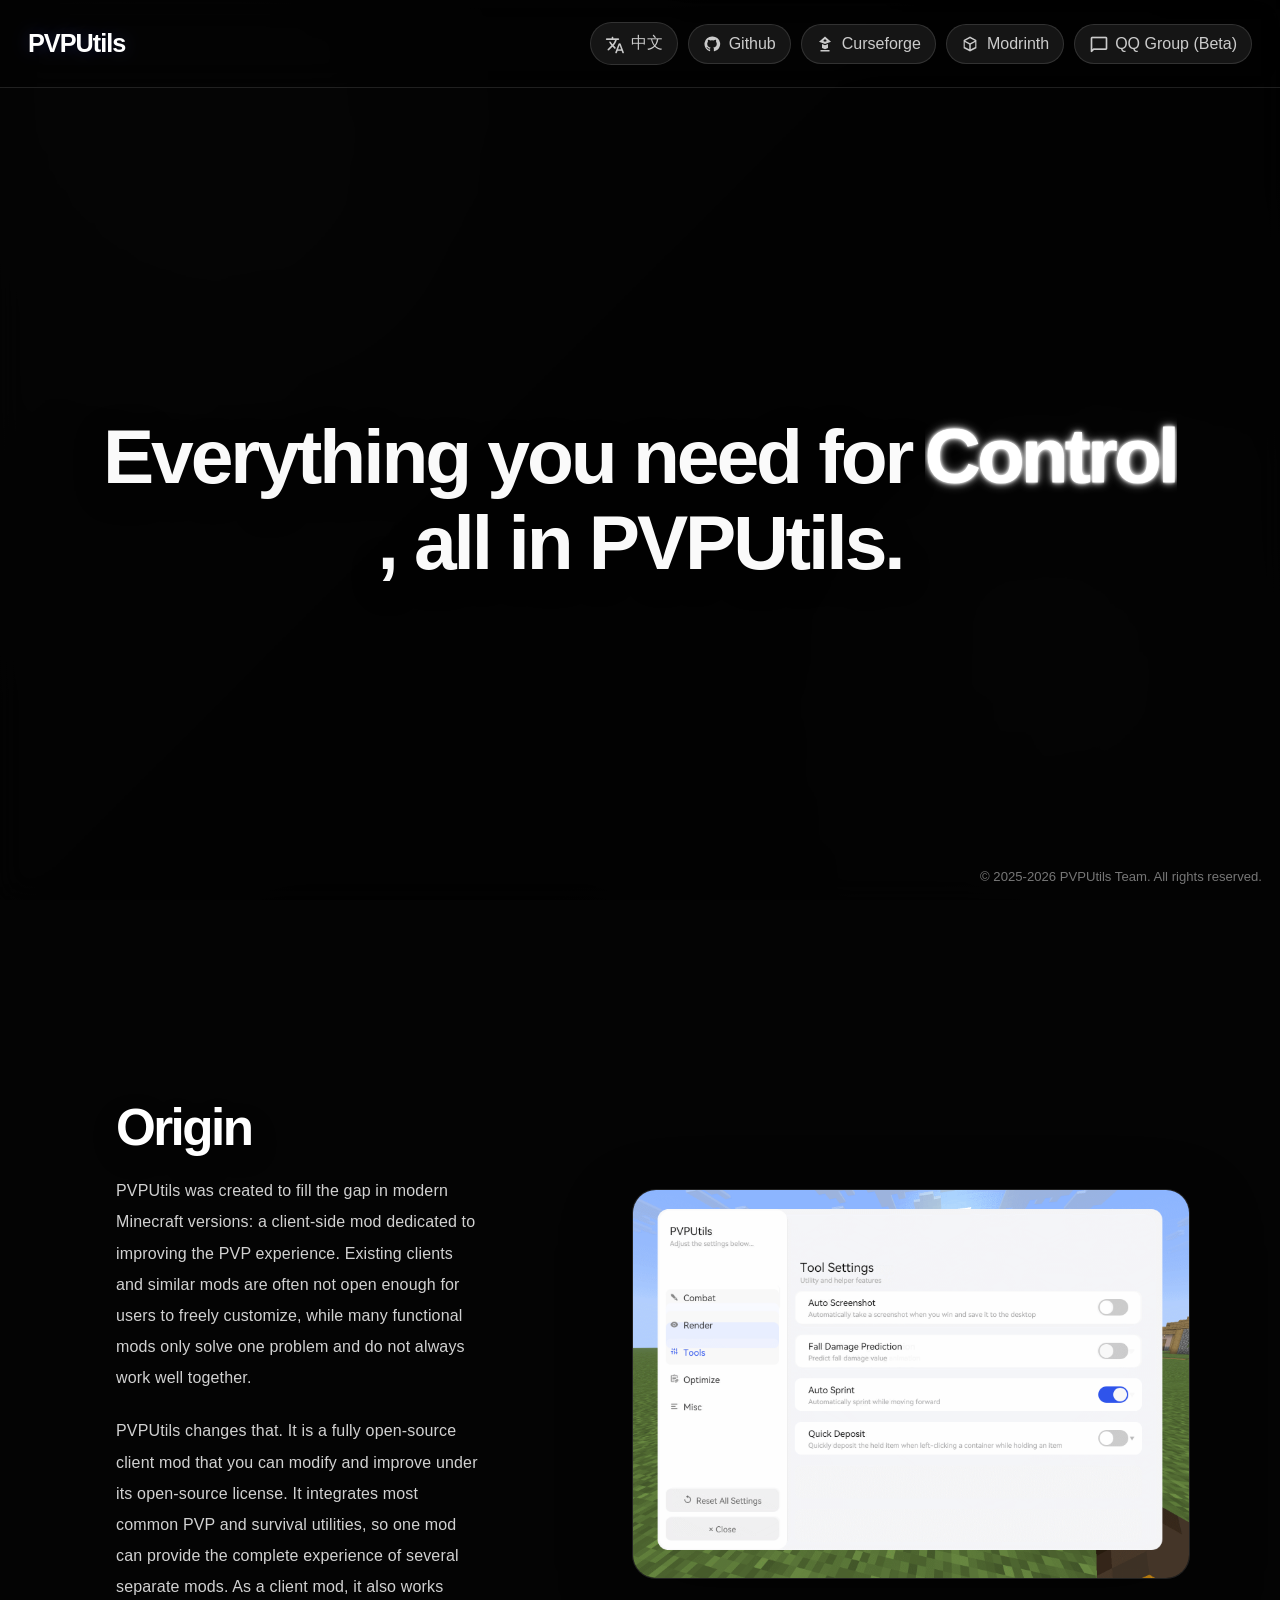
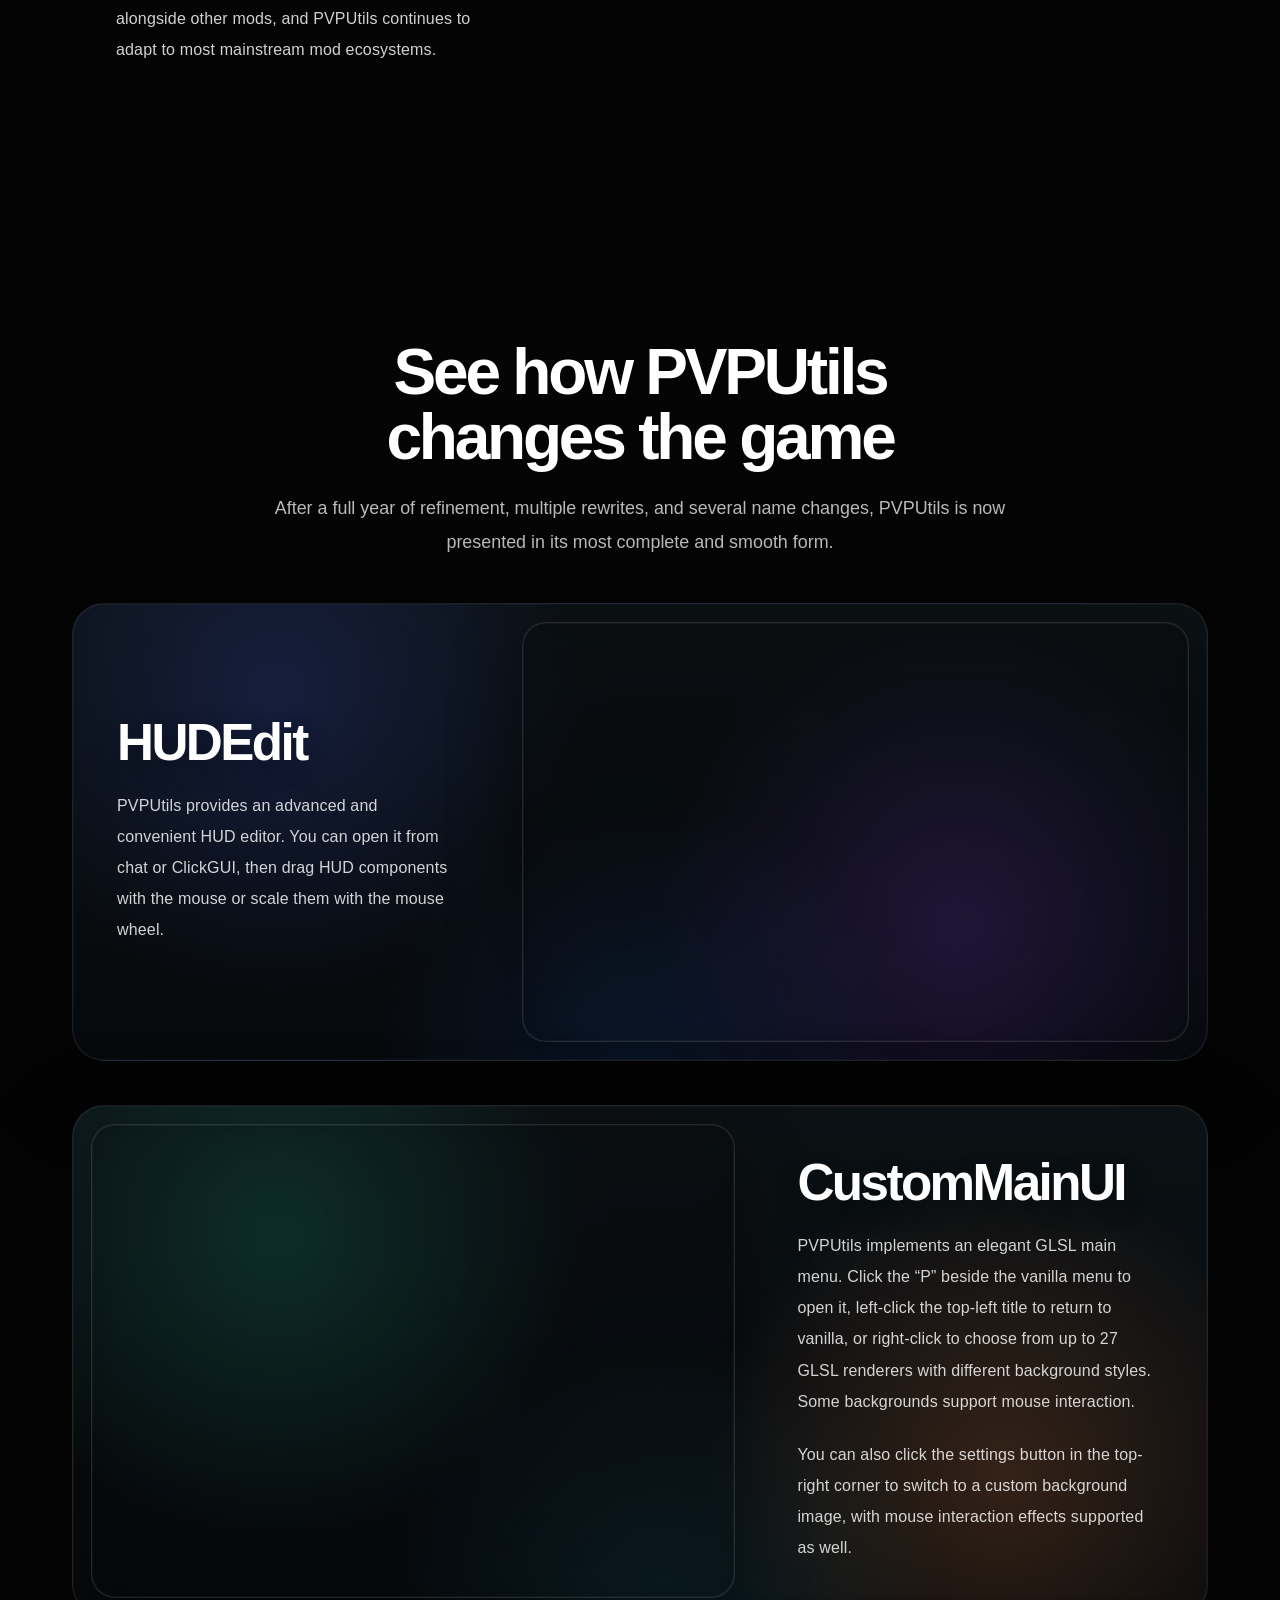
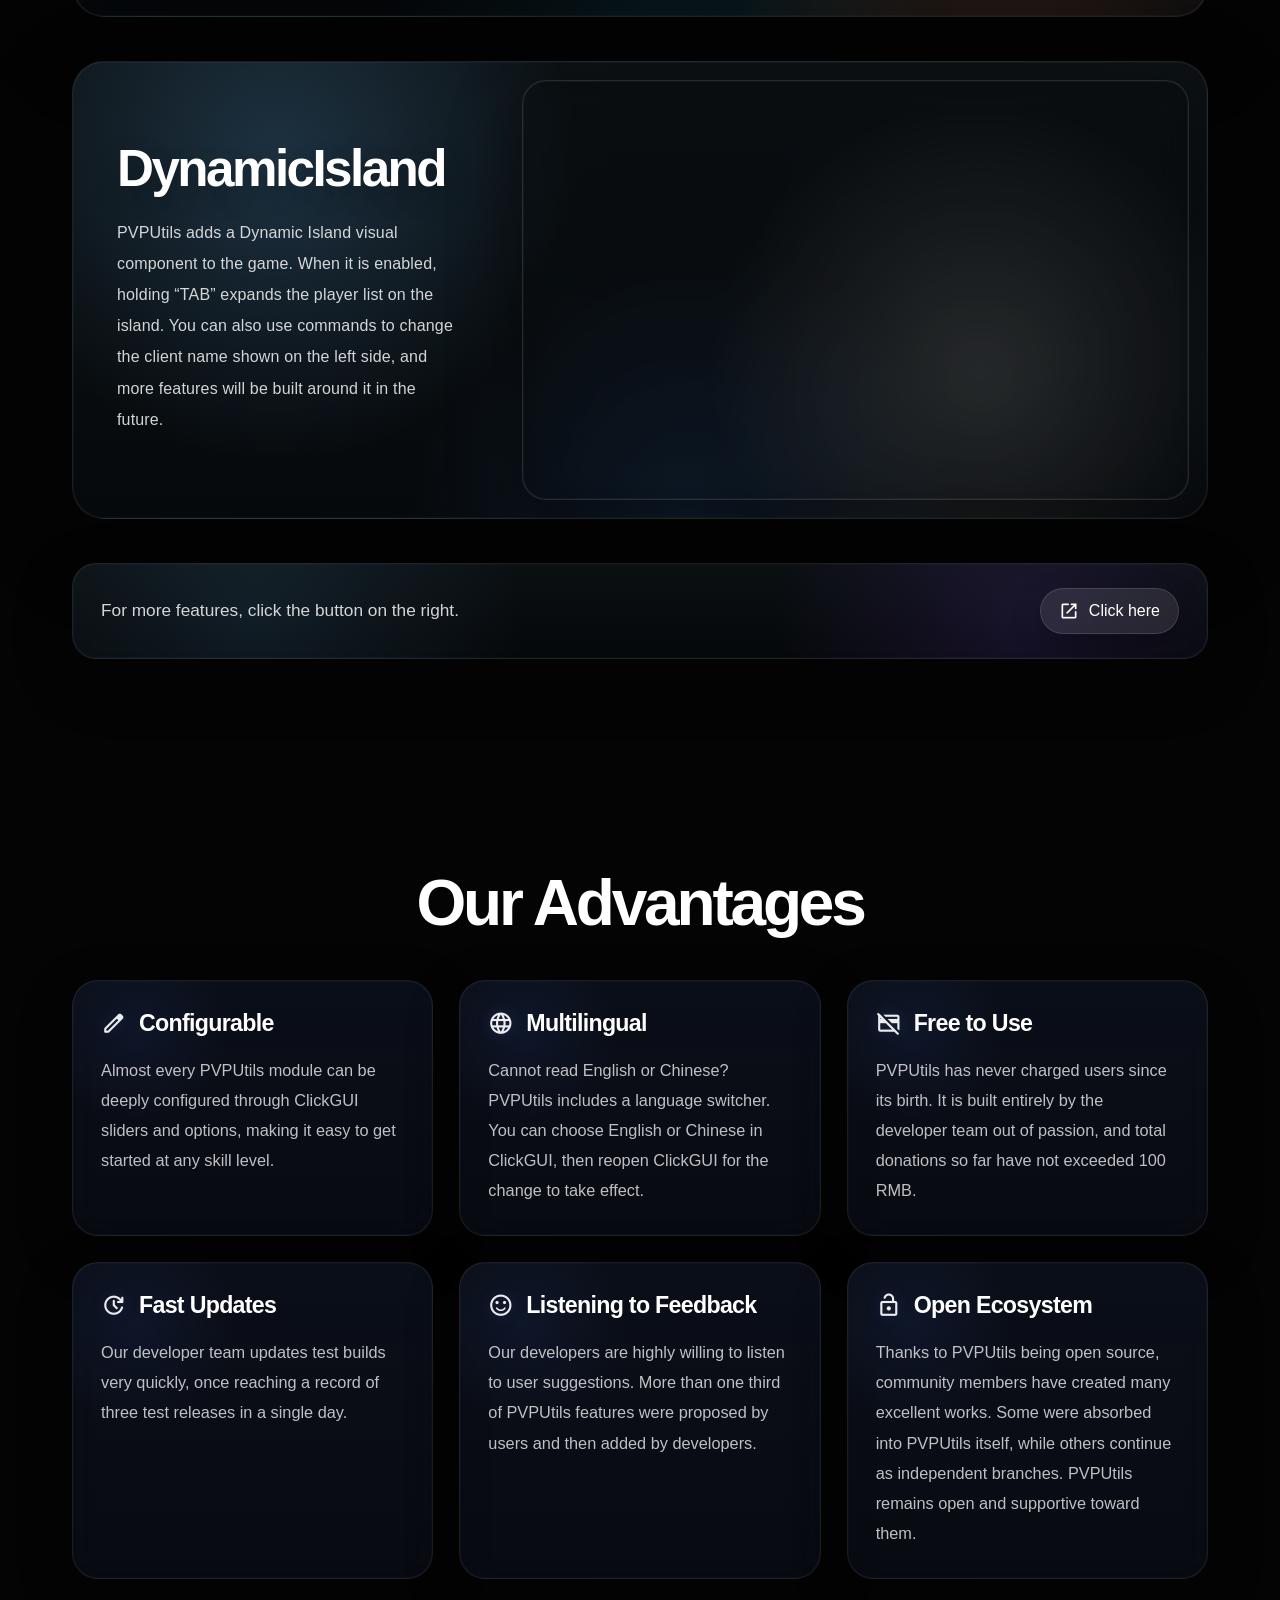
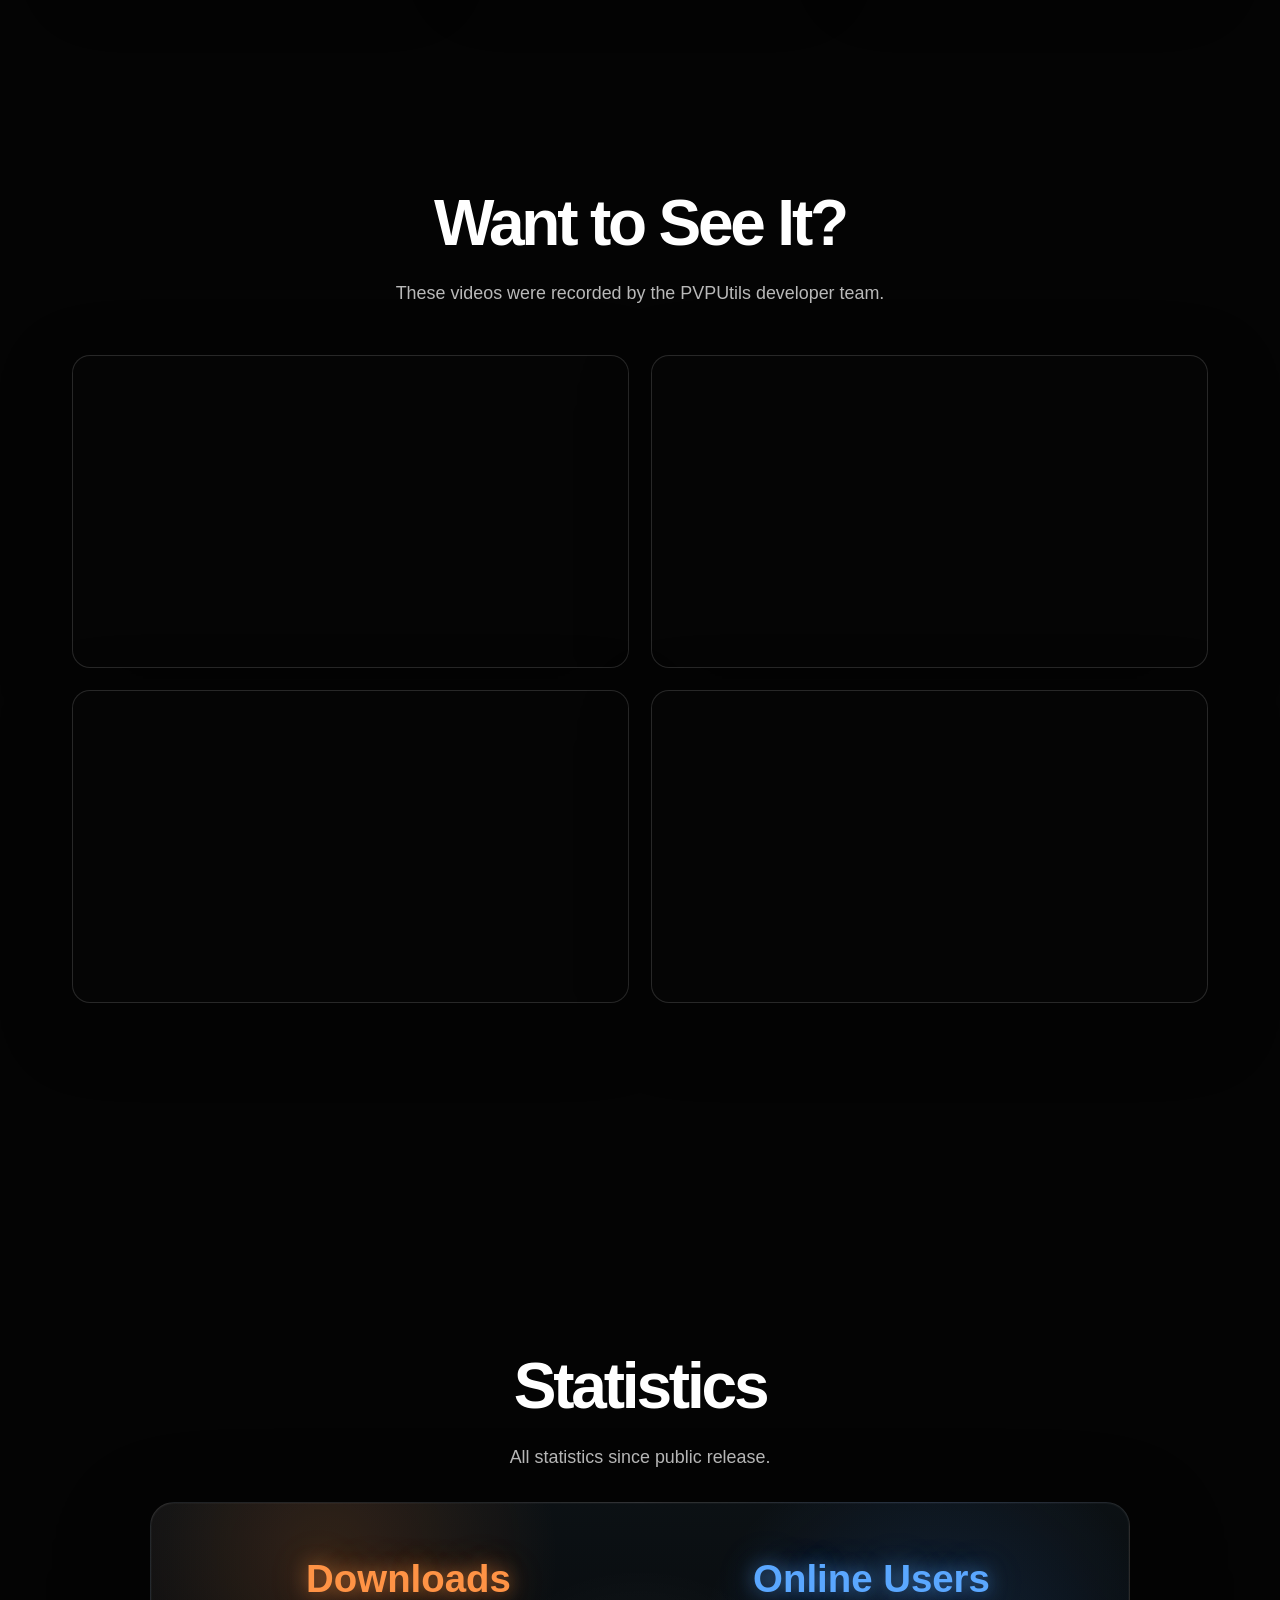
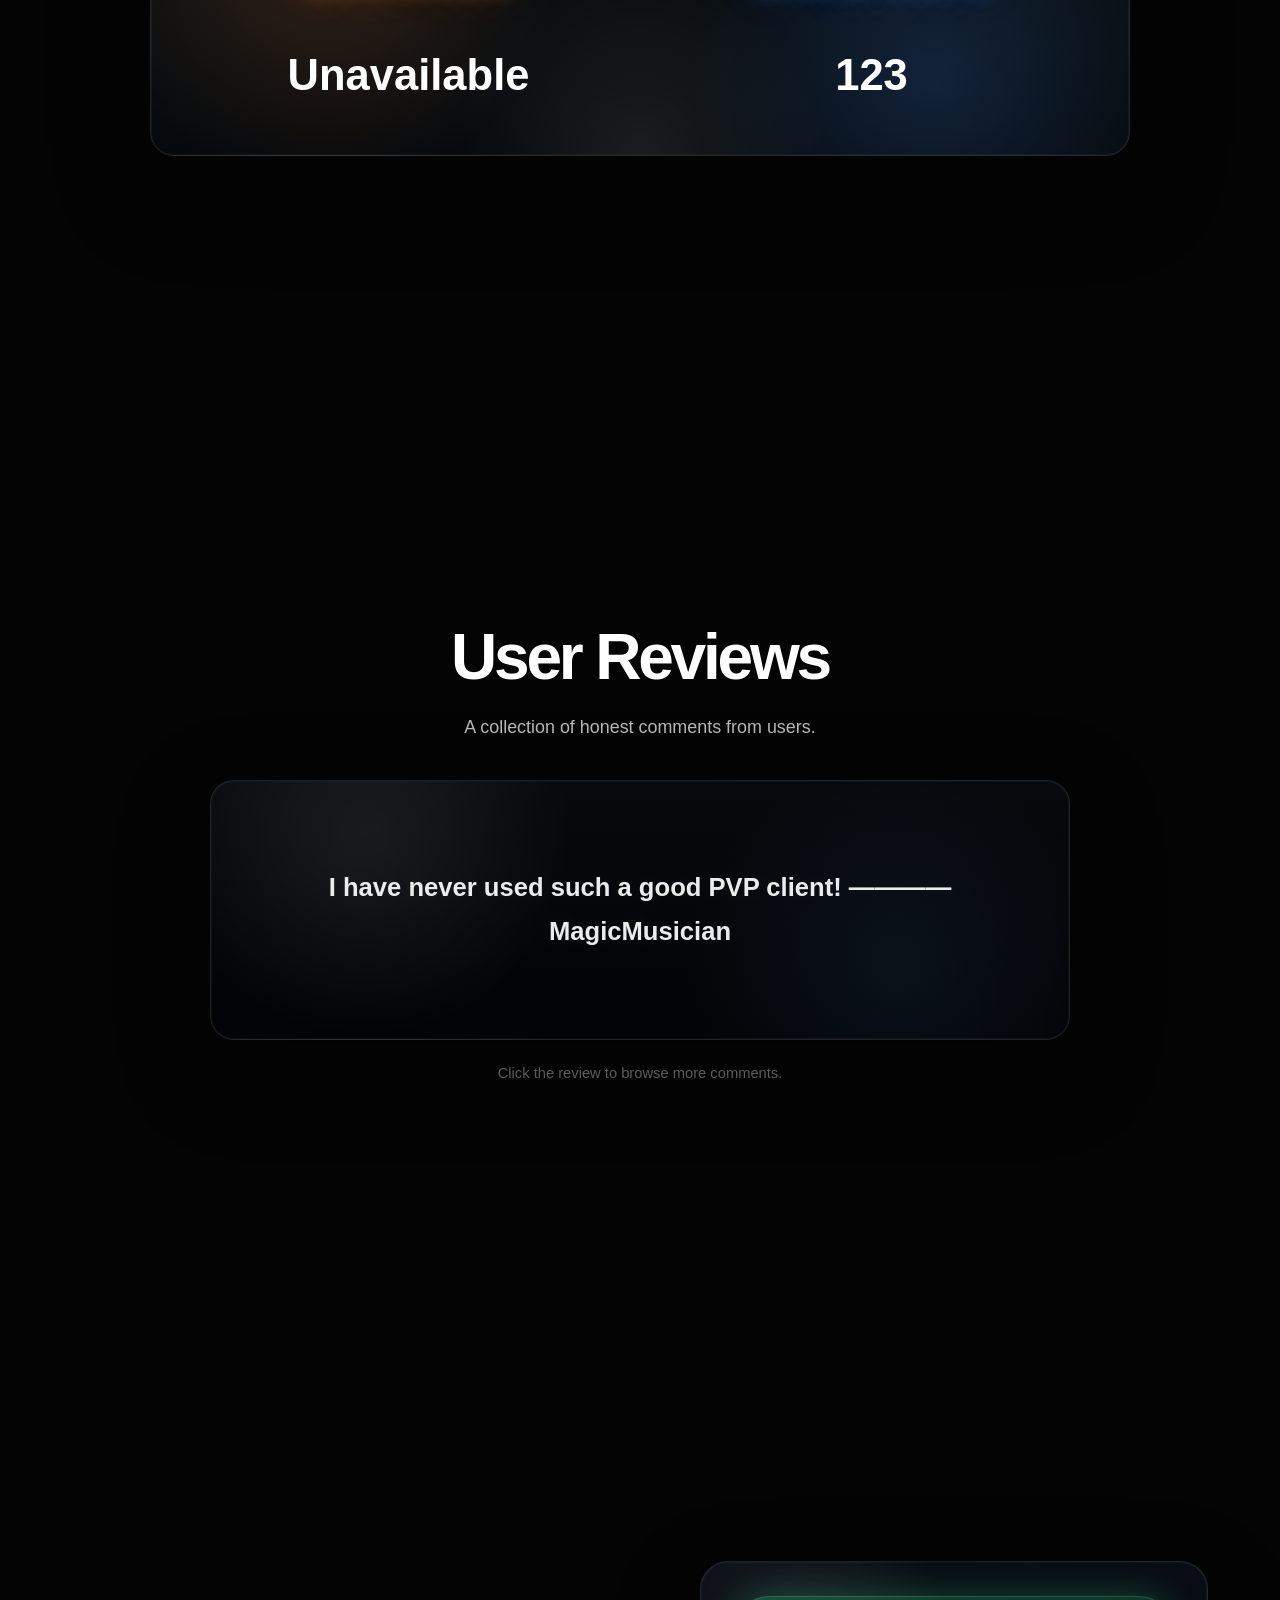
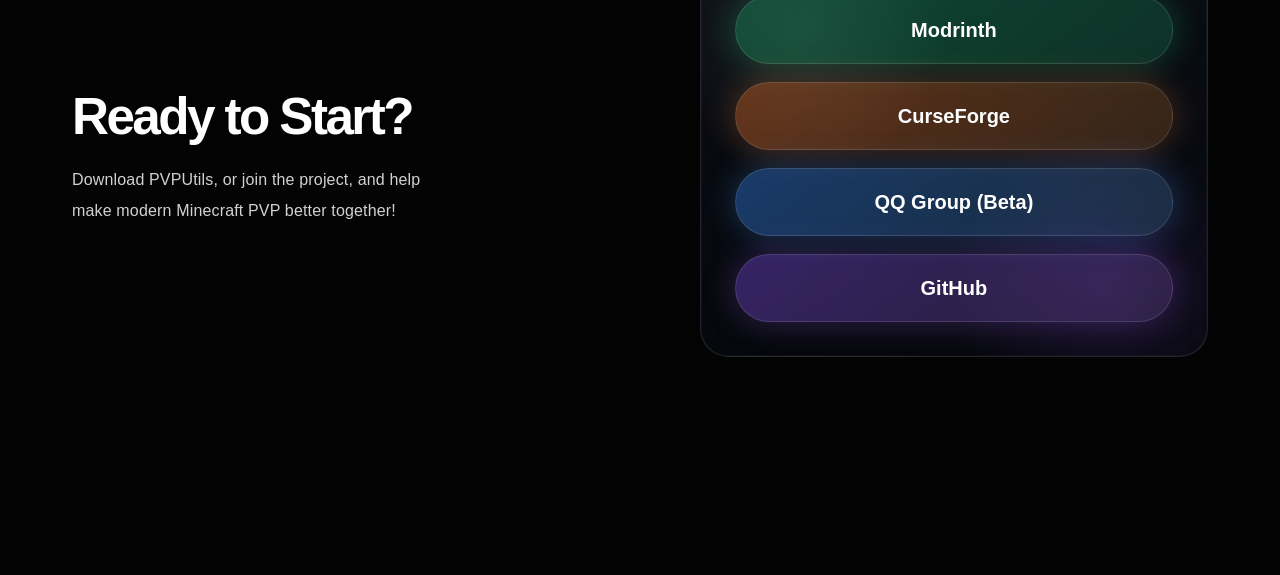
==== commit 08026a03: "fix qq group" ====
--- a/index.html
+++ b/index.html
@@ -78,7 +78,13 @@
           <span>Modrinth</span>
         </a>
 
-        <a class="topbar-link topbar-link-qq" href="#" aria-label="QQ group beta downloads">
+        <a
+          class="topbar-link topbar-link-qq"
+          href="https://qm.qq.com/q/L5UT7Dm4QQ"
+          target="_blank"
+          rel="noreferrer"
+          aria-label="QQ group beta downloads"
+        >
           <span class="material-symbol link-icon">&#xe0ca;</span>
           <span data-i18n="nav.qq">QQ群聊（下载测试版）</span>
         </a>
@@ -379,7 +385,12 @@
             >
               CurseForge
             </a>
-            <a class="ending-pill ending-pill-qq" href="#">
+            <a
+              class="ending-pill ending-pill-qq"
+              href="https://qm.qq.com/q/L5UT7Dm4QQ"
+              target="_blank"
+              rel="noreferrer"
+            >
               <span data-i18n="ending.qq">QQ群聊（下载测试版）</span>
             </a>
             <a
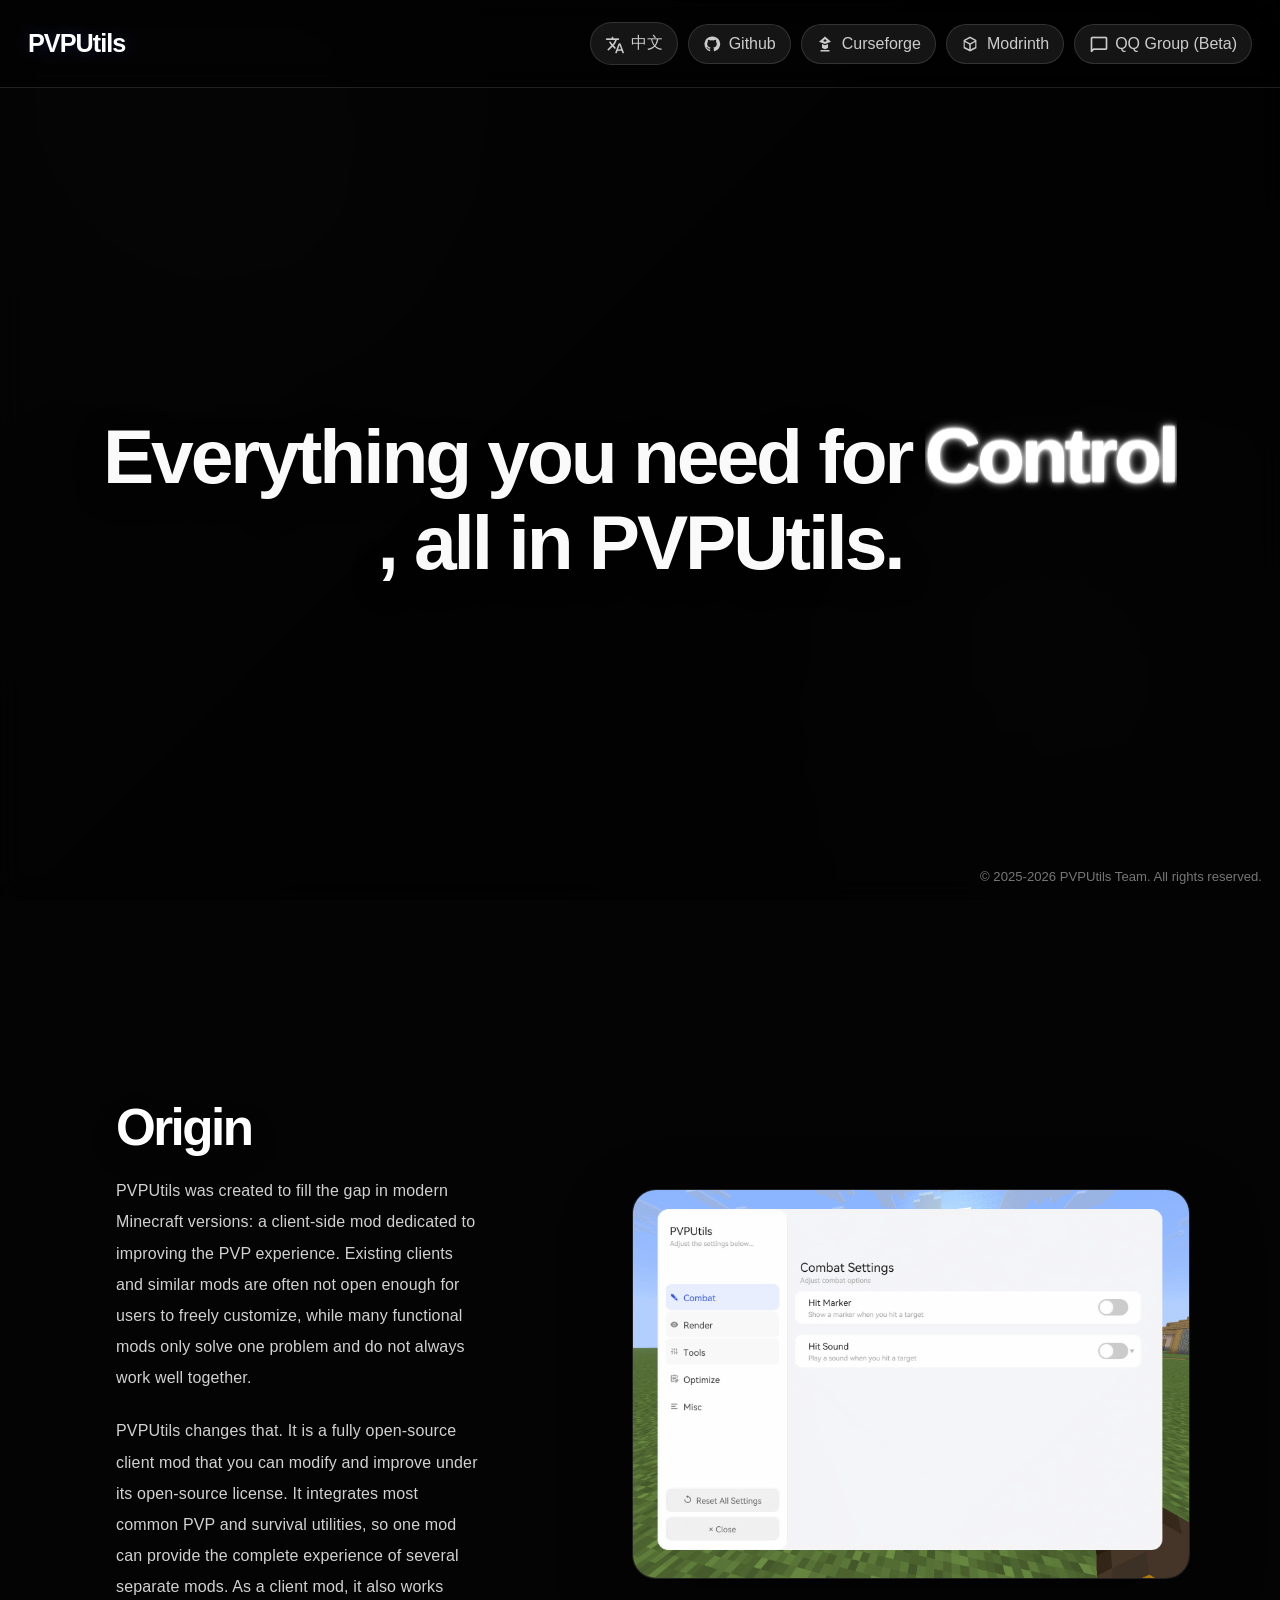
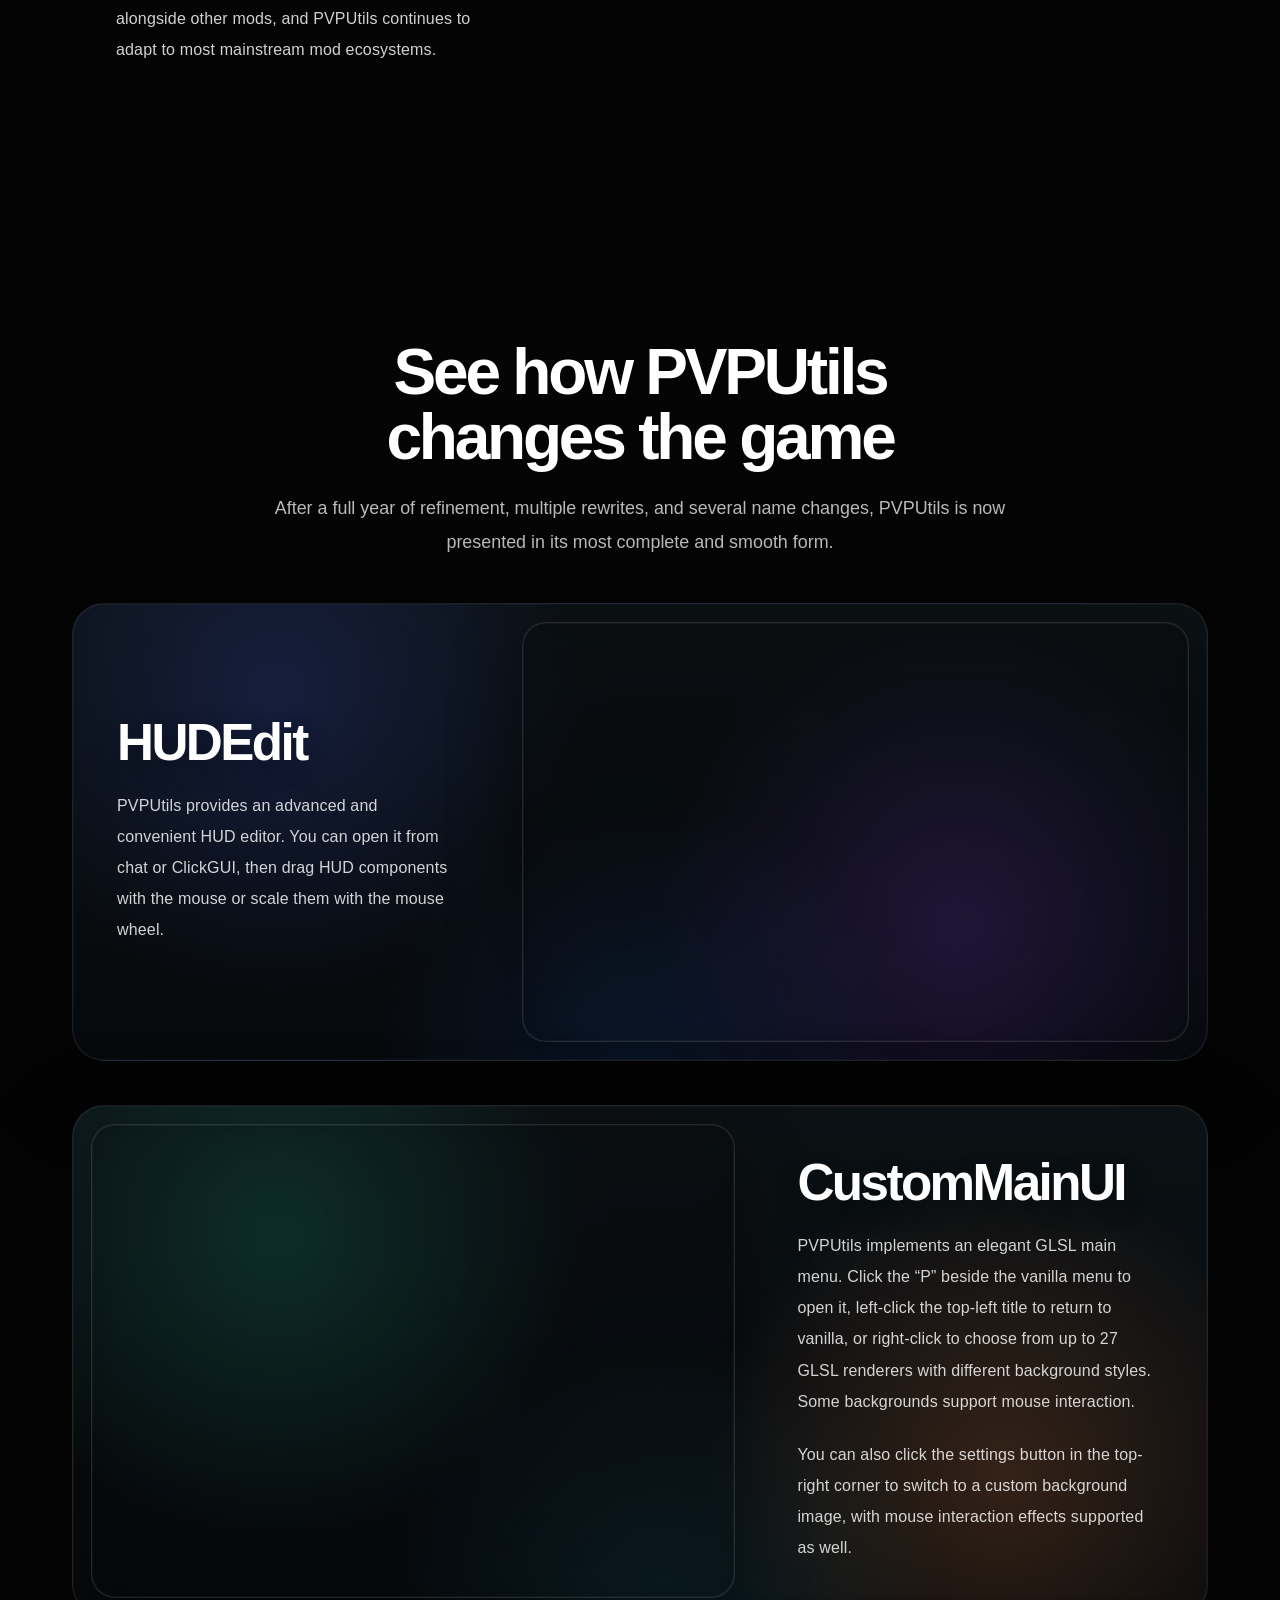
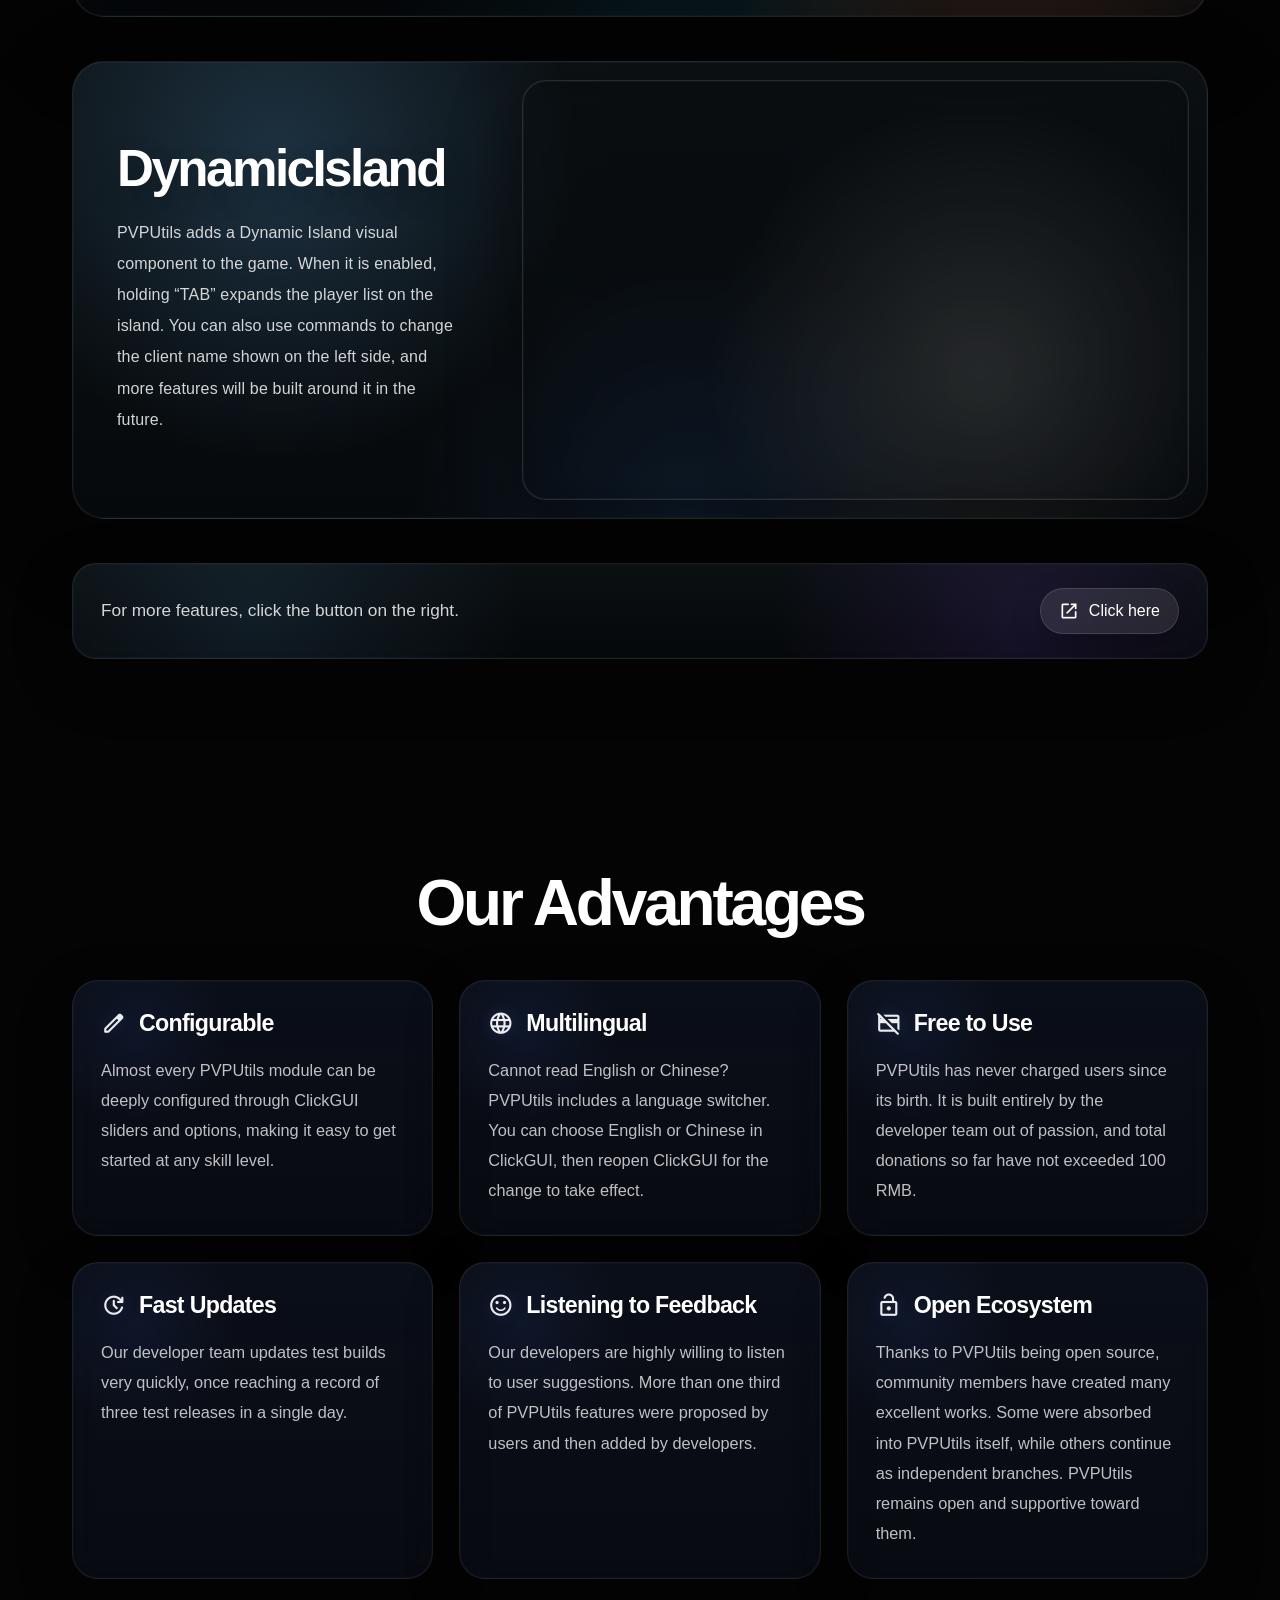
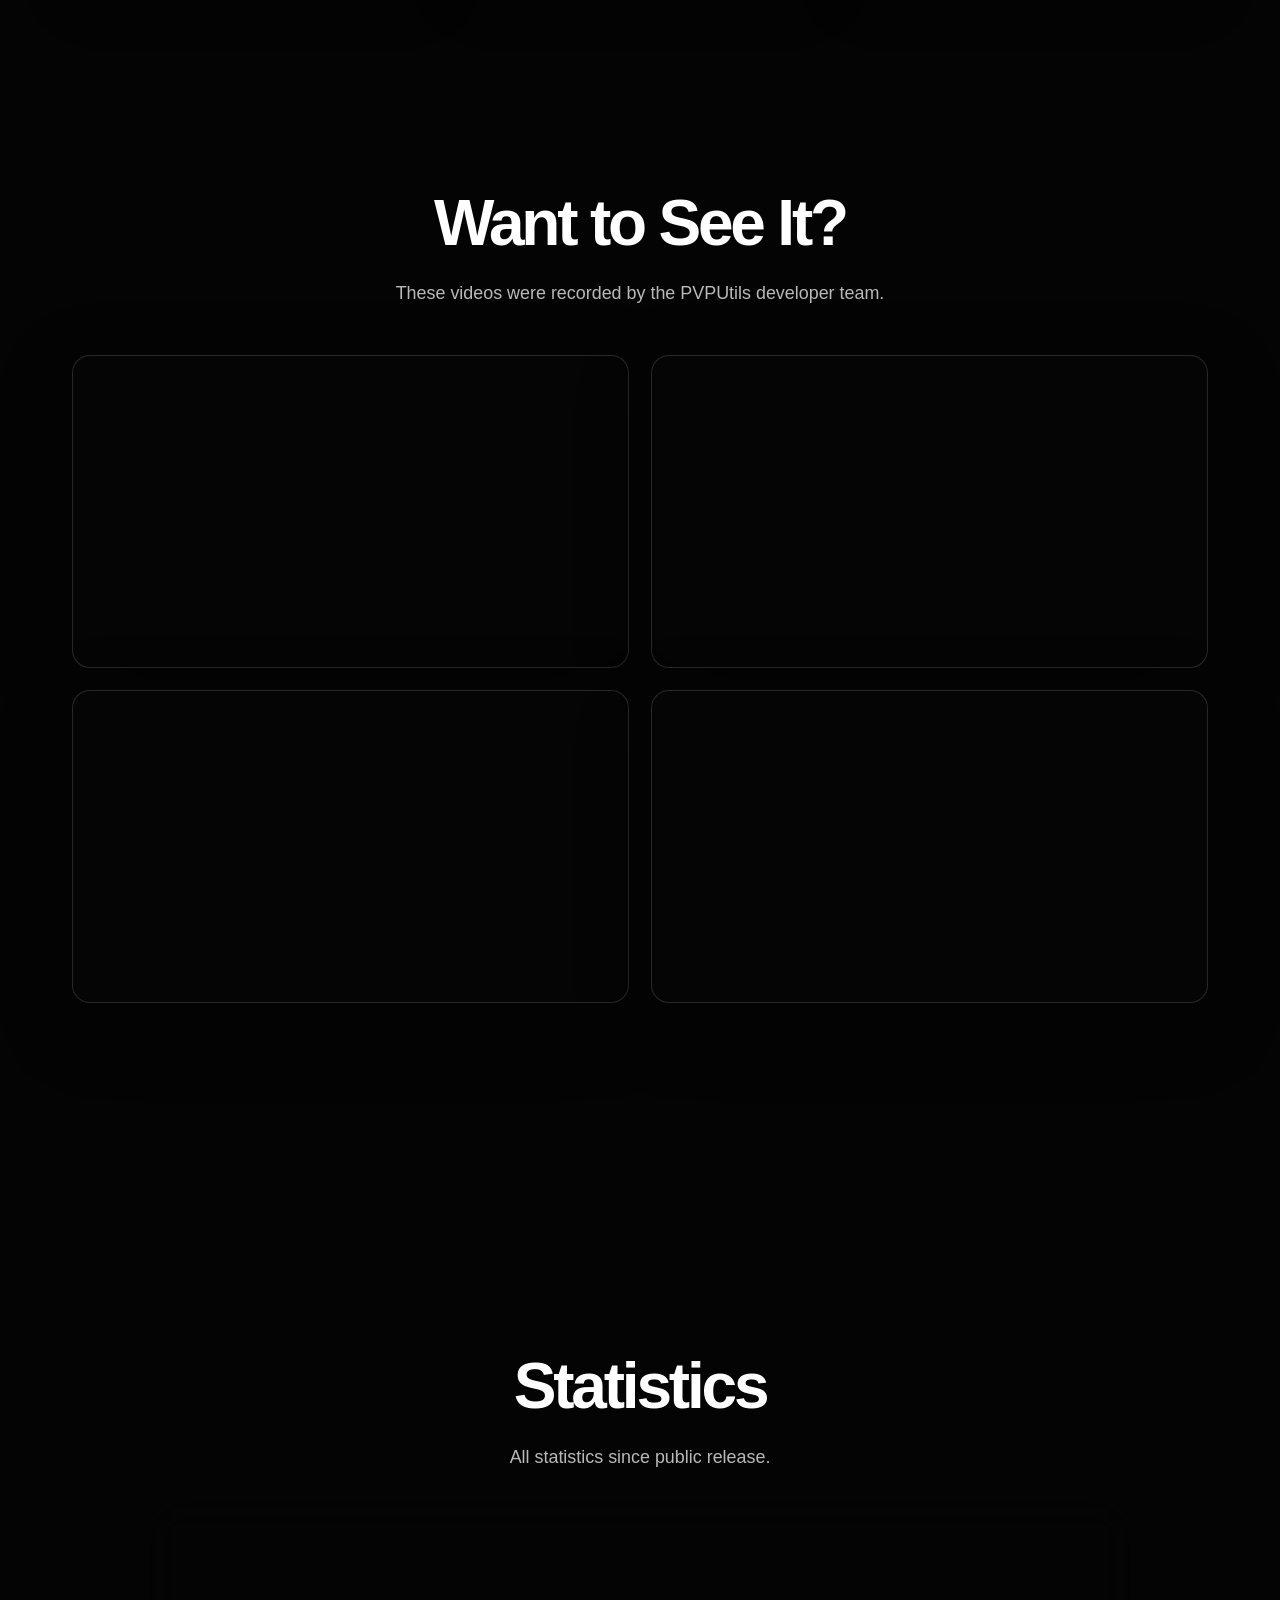
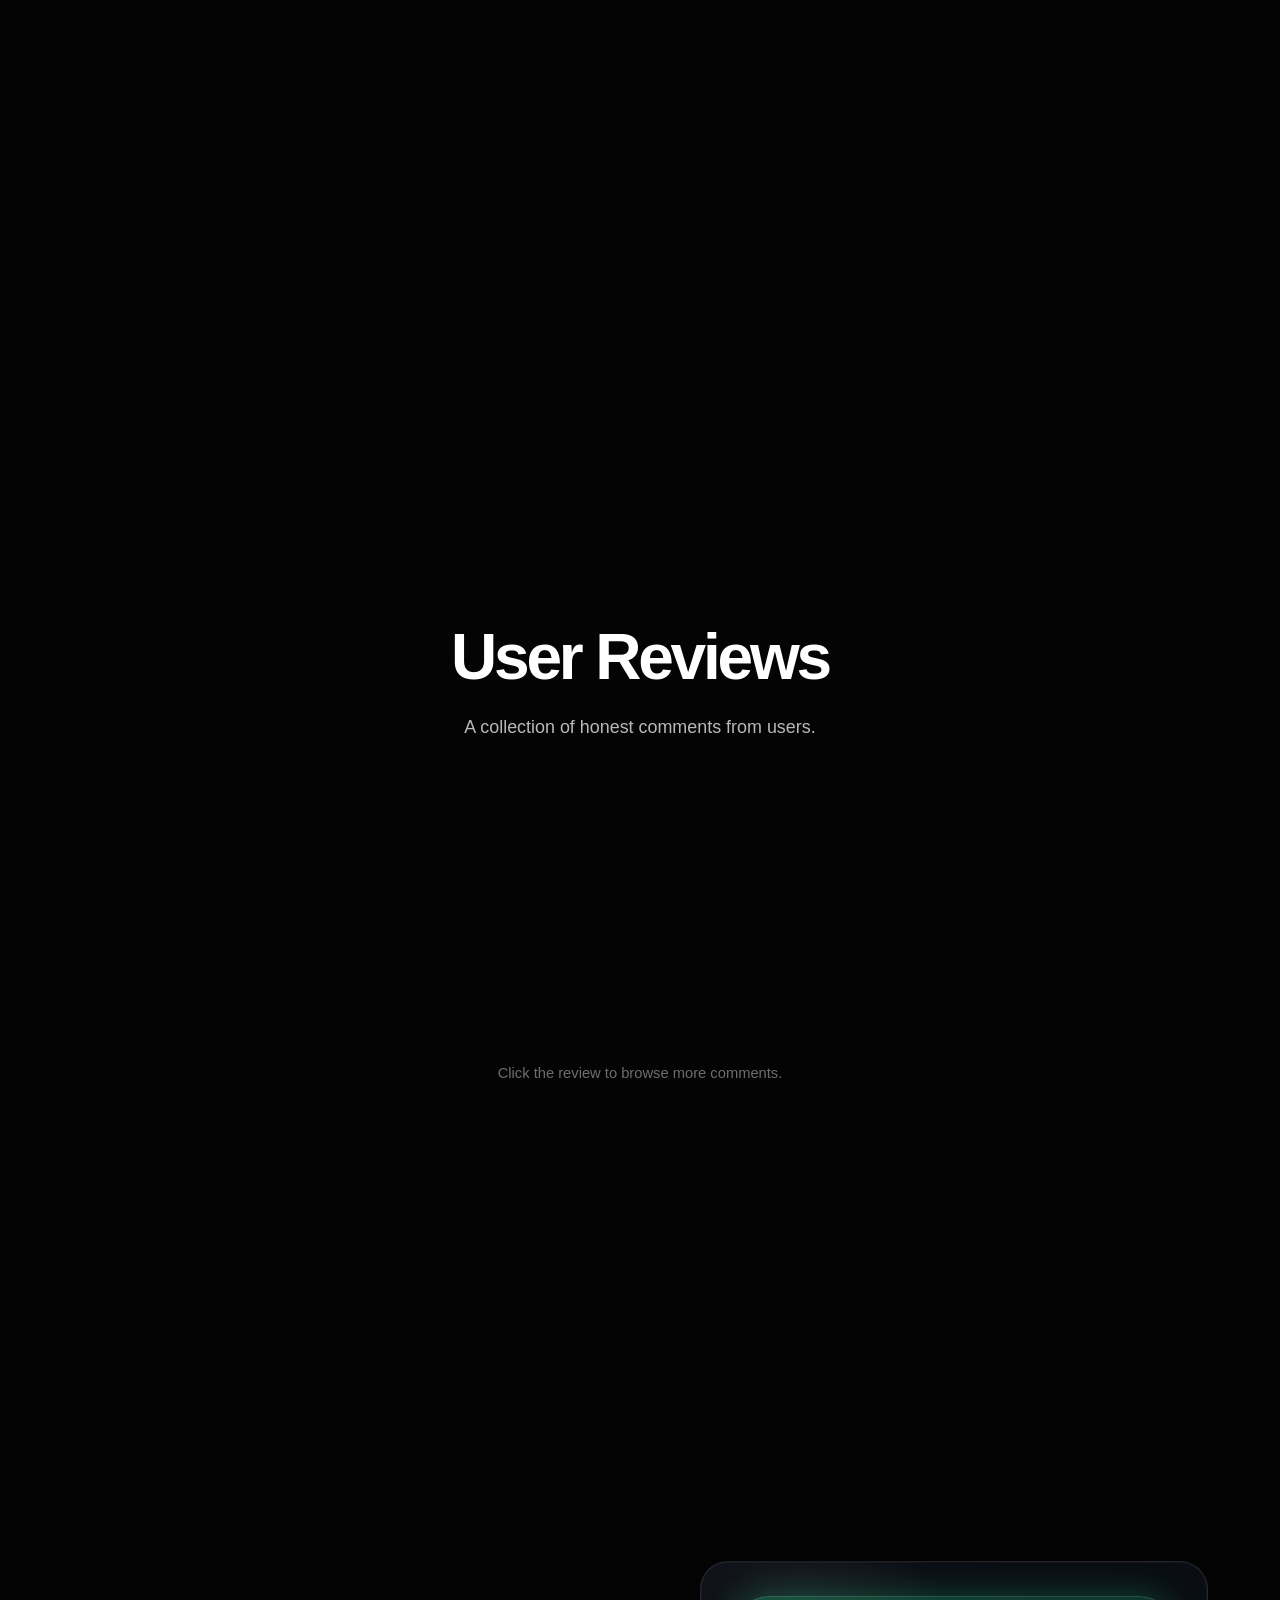
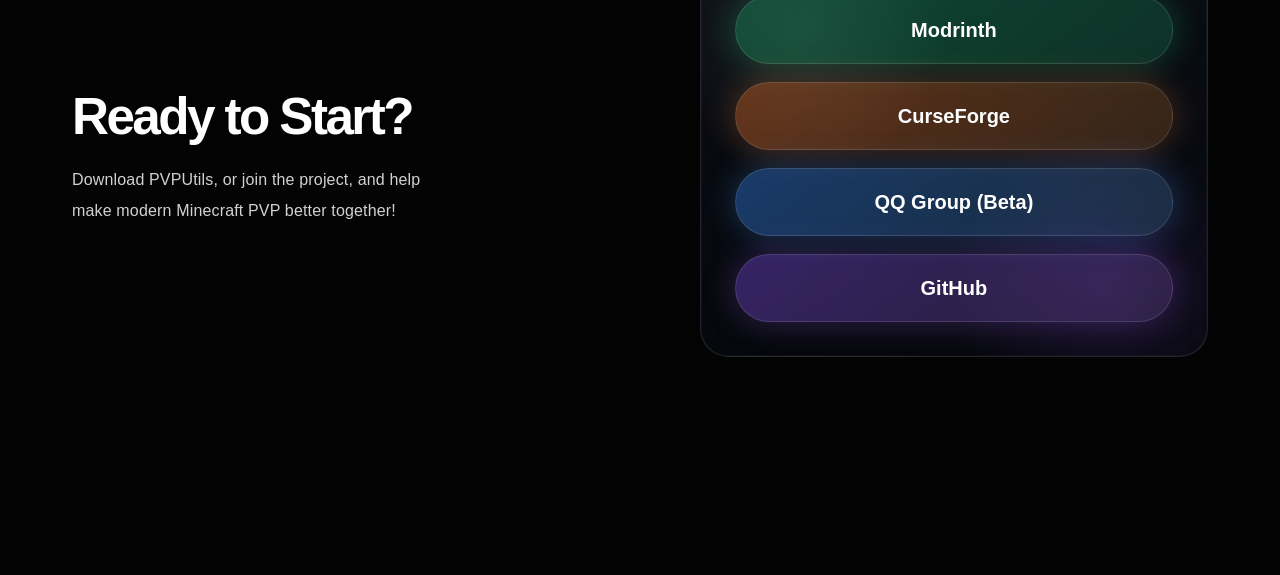
==== commit 8c6f0f42: "Add a logo and modify the website introduction" ====
--- a/index.html
+++ b/index.html
@@ -5,10 +5,11 @@
     <meta name="viewport" content="width=device-width, initial-scale=1.0" />
     <meta
       name="description"
-      content="PVPUtils landing page with fixed navigation and rotating hero copy."
+      content="A mod that greatly improves the experience of modern Minecraft PVP and survival."
     />
     <meta name="theme-color" content="#050505" />
     <title>PVPUtils</title>
+    <link rel="icon" type="image/png" href="./resource/logo.png" />
     <link rel="stylesheet" href="./styles.css" />
     <script defer src="./script.js"></script>
   </head>
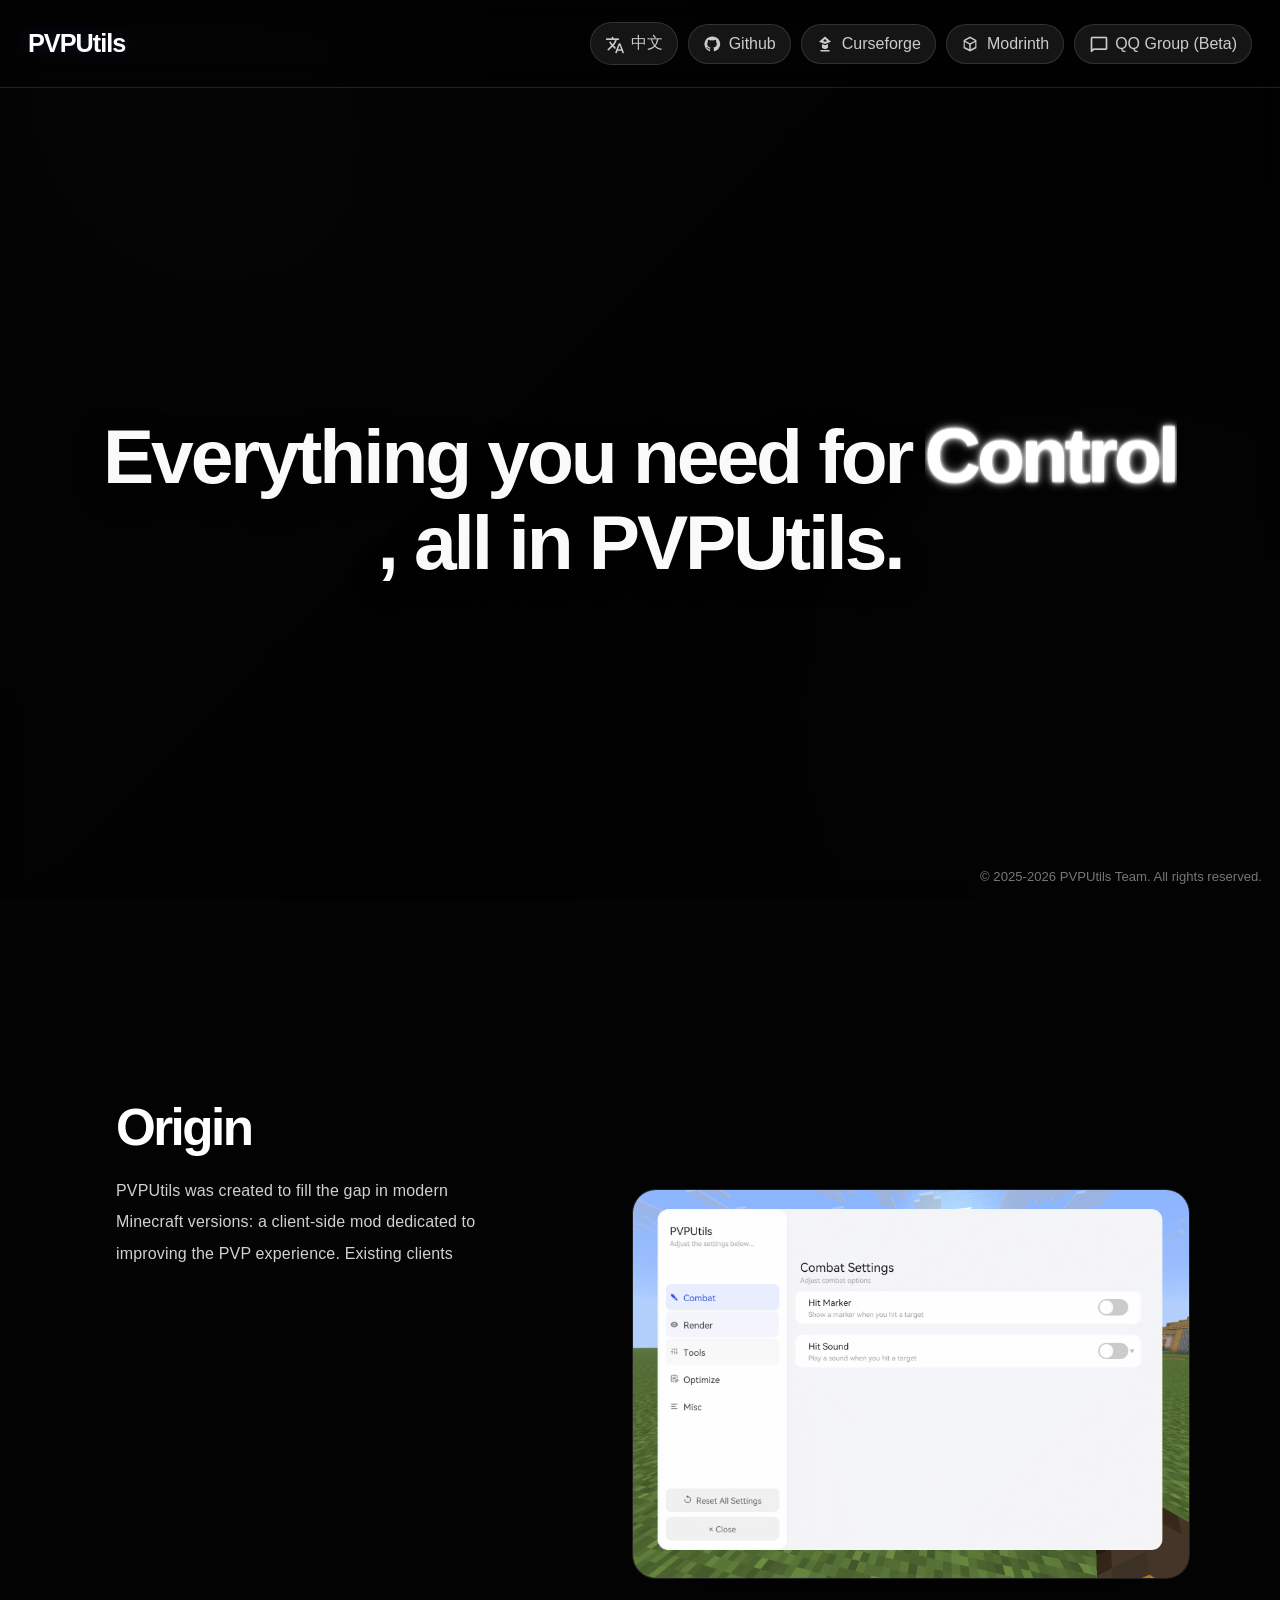
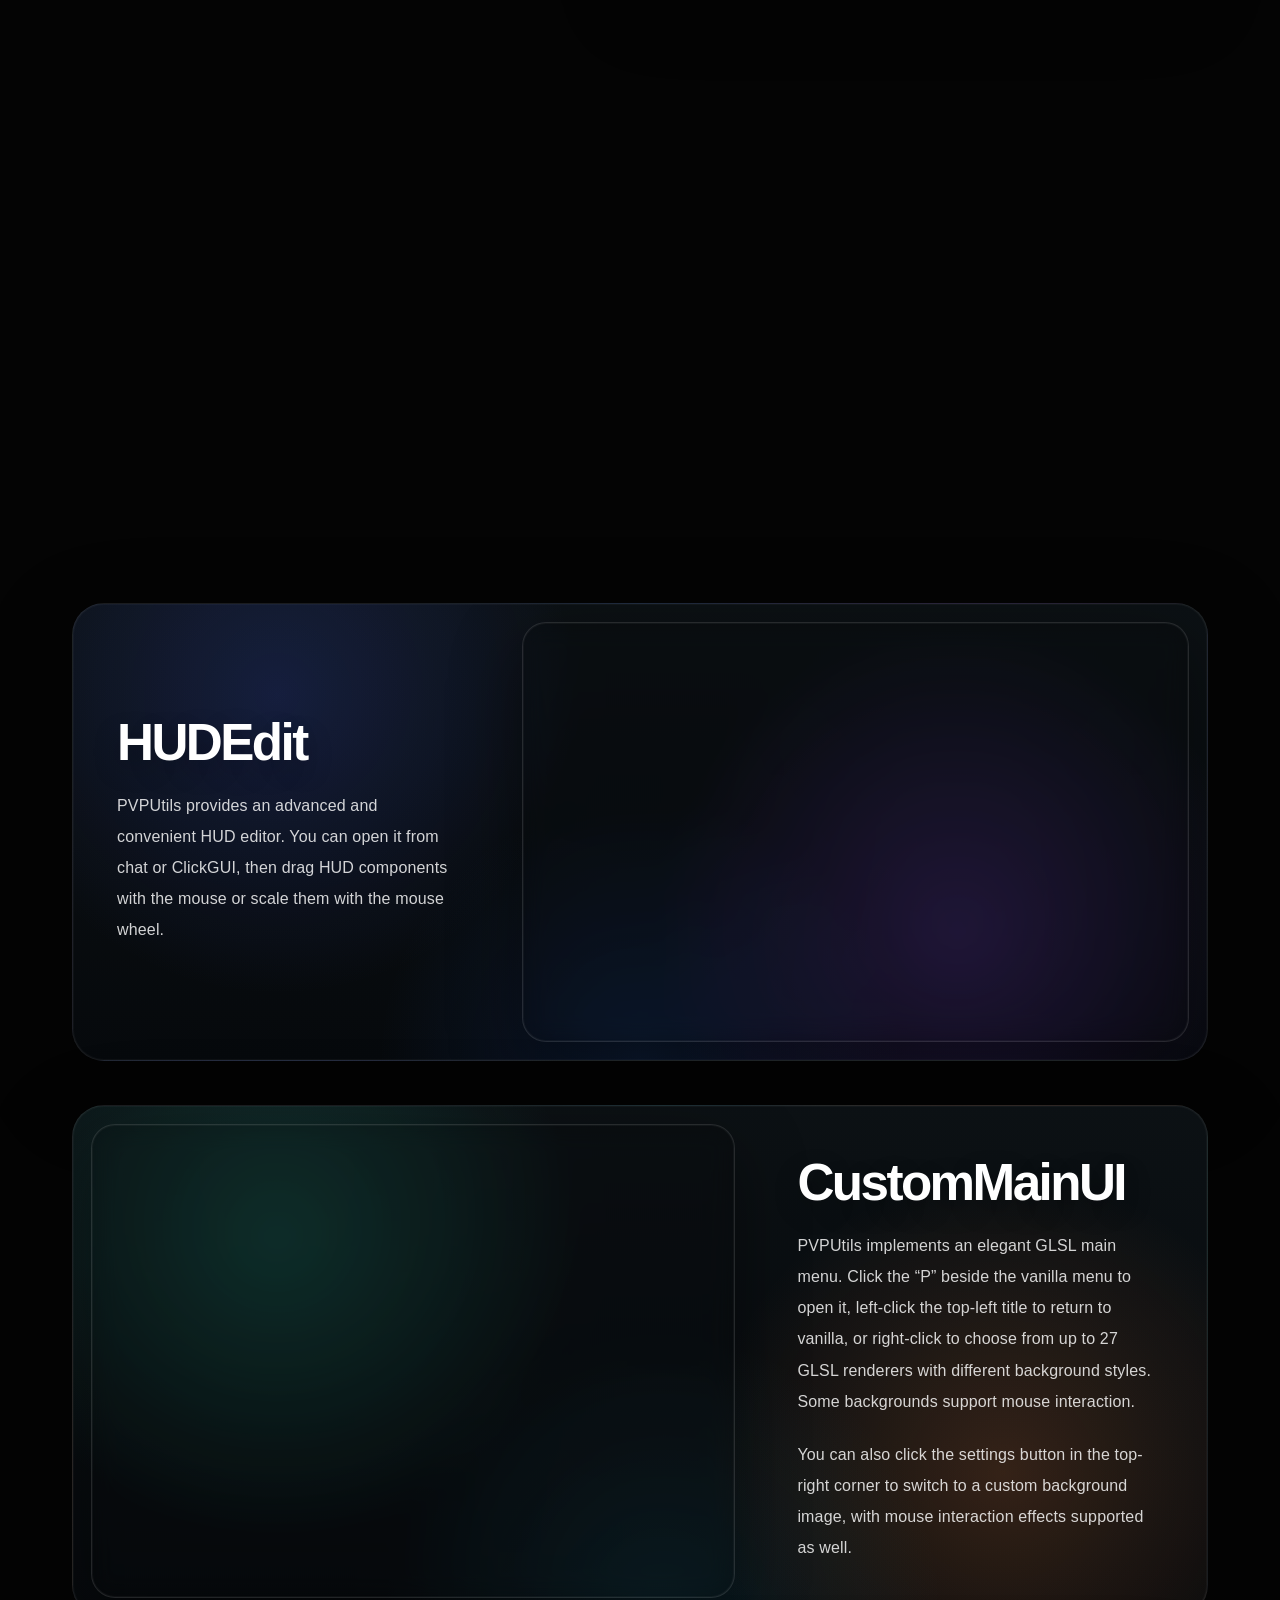
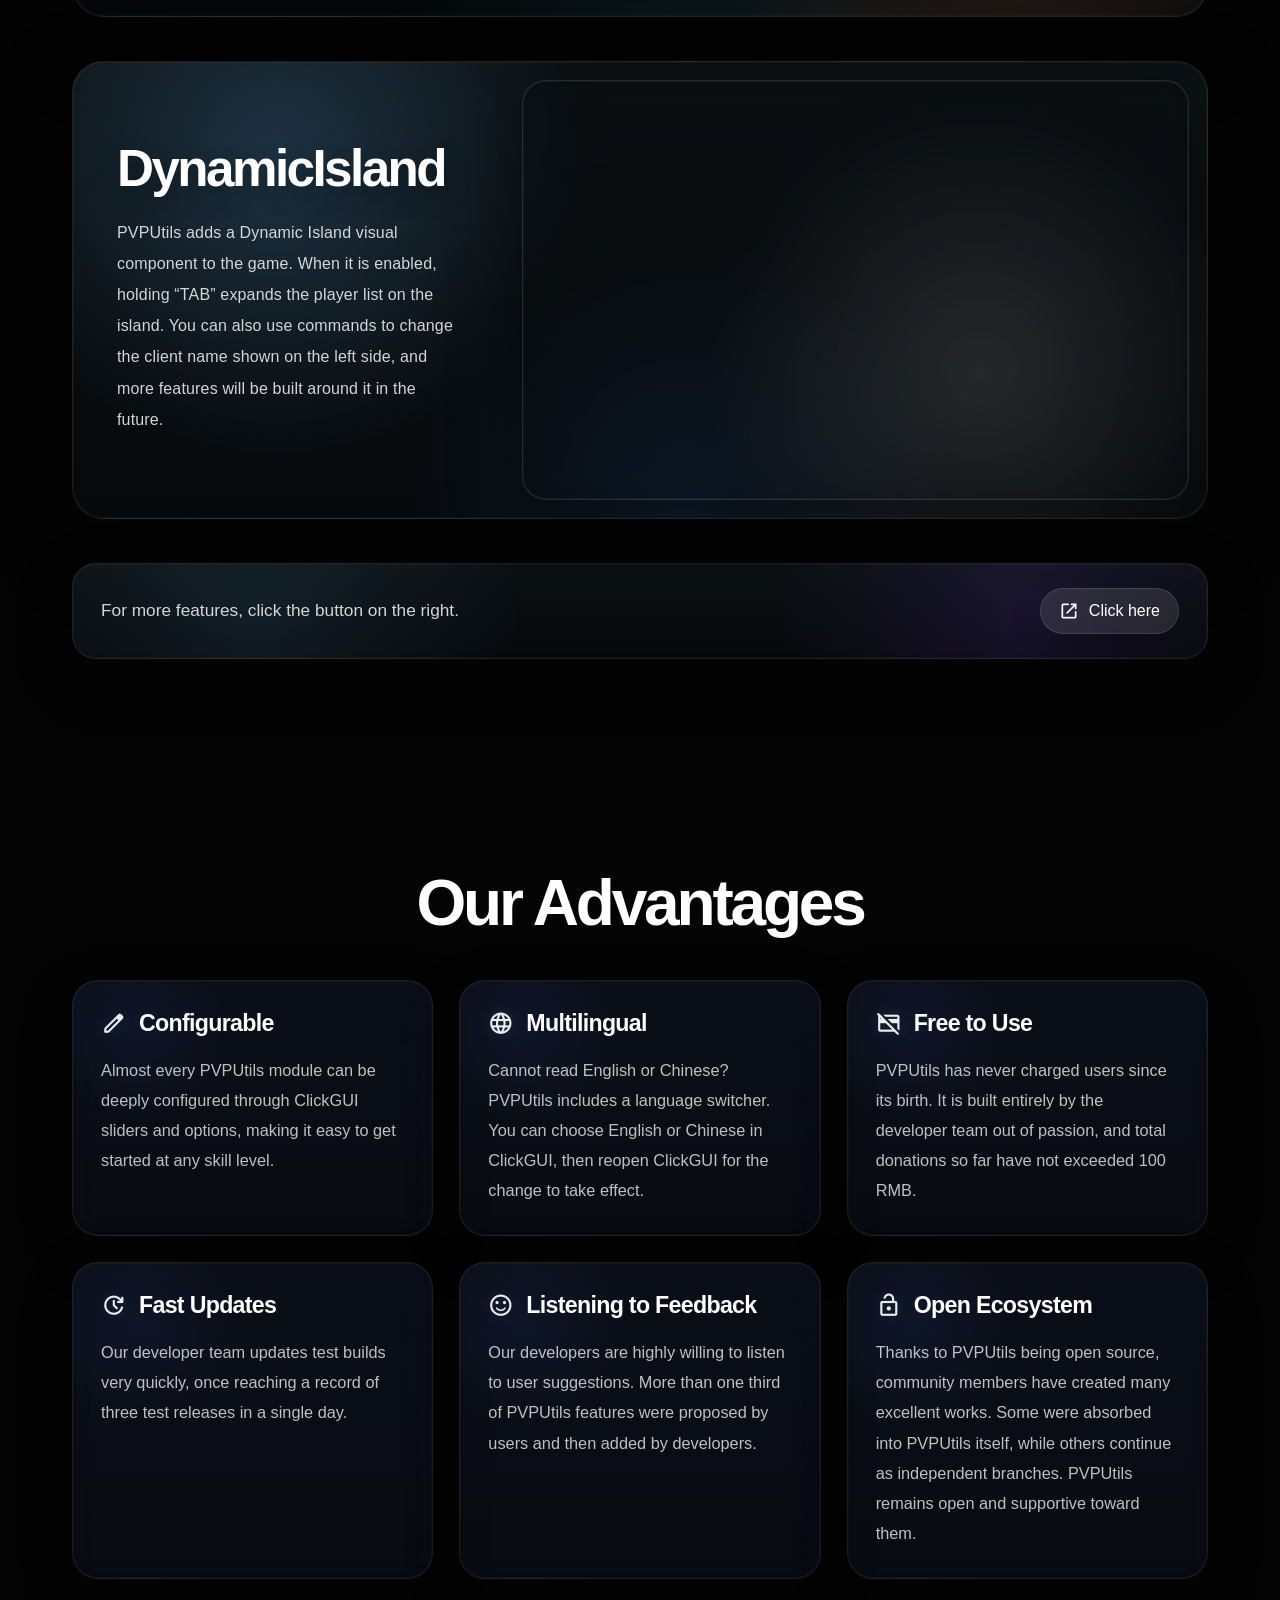
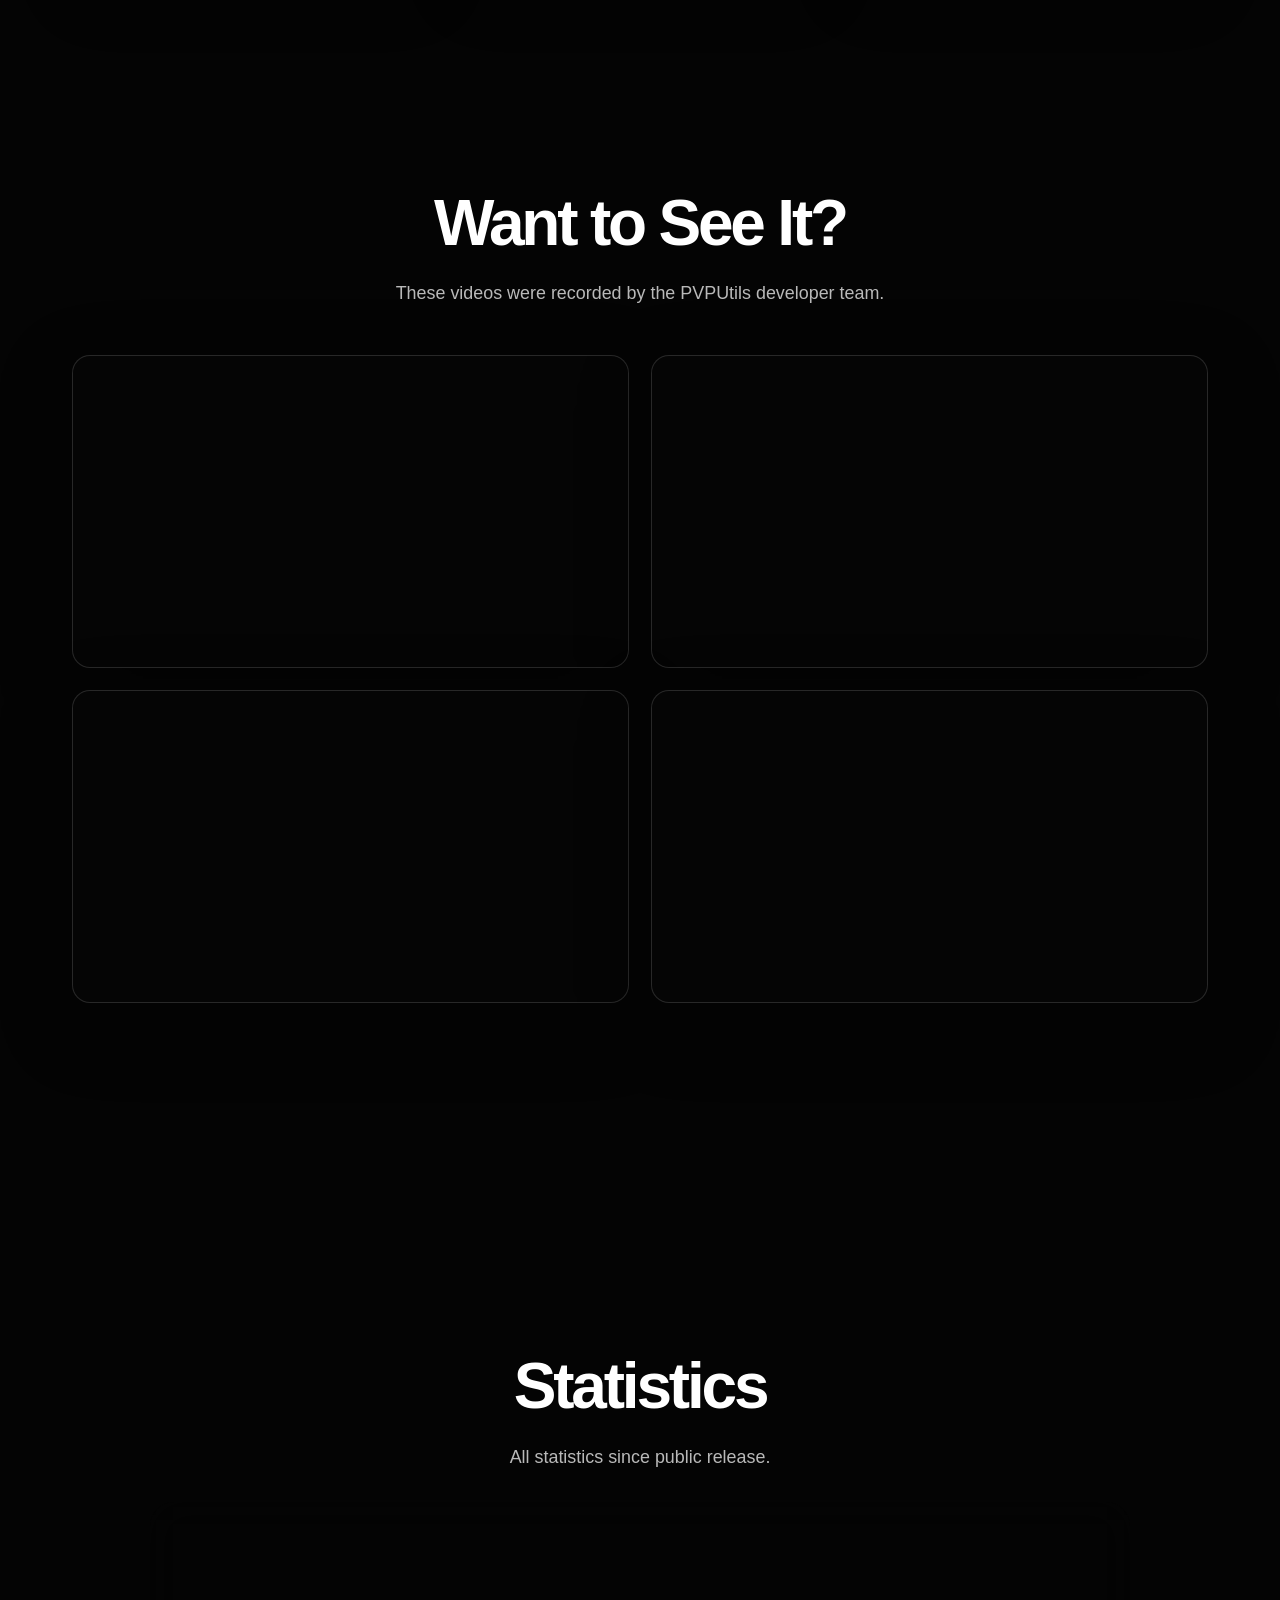
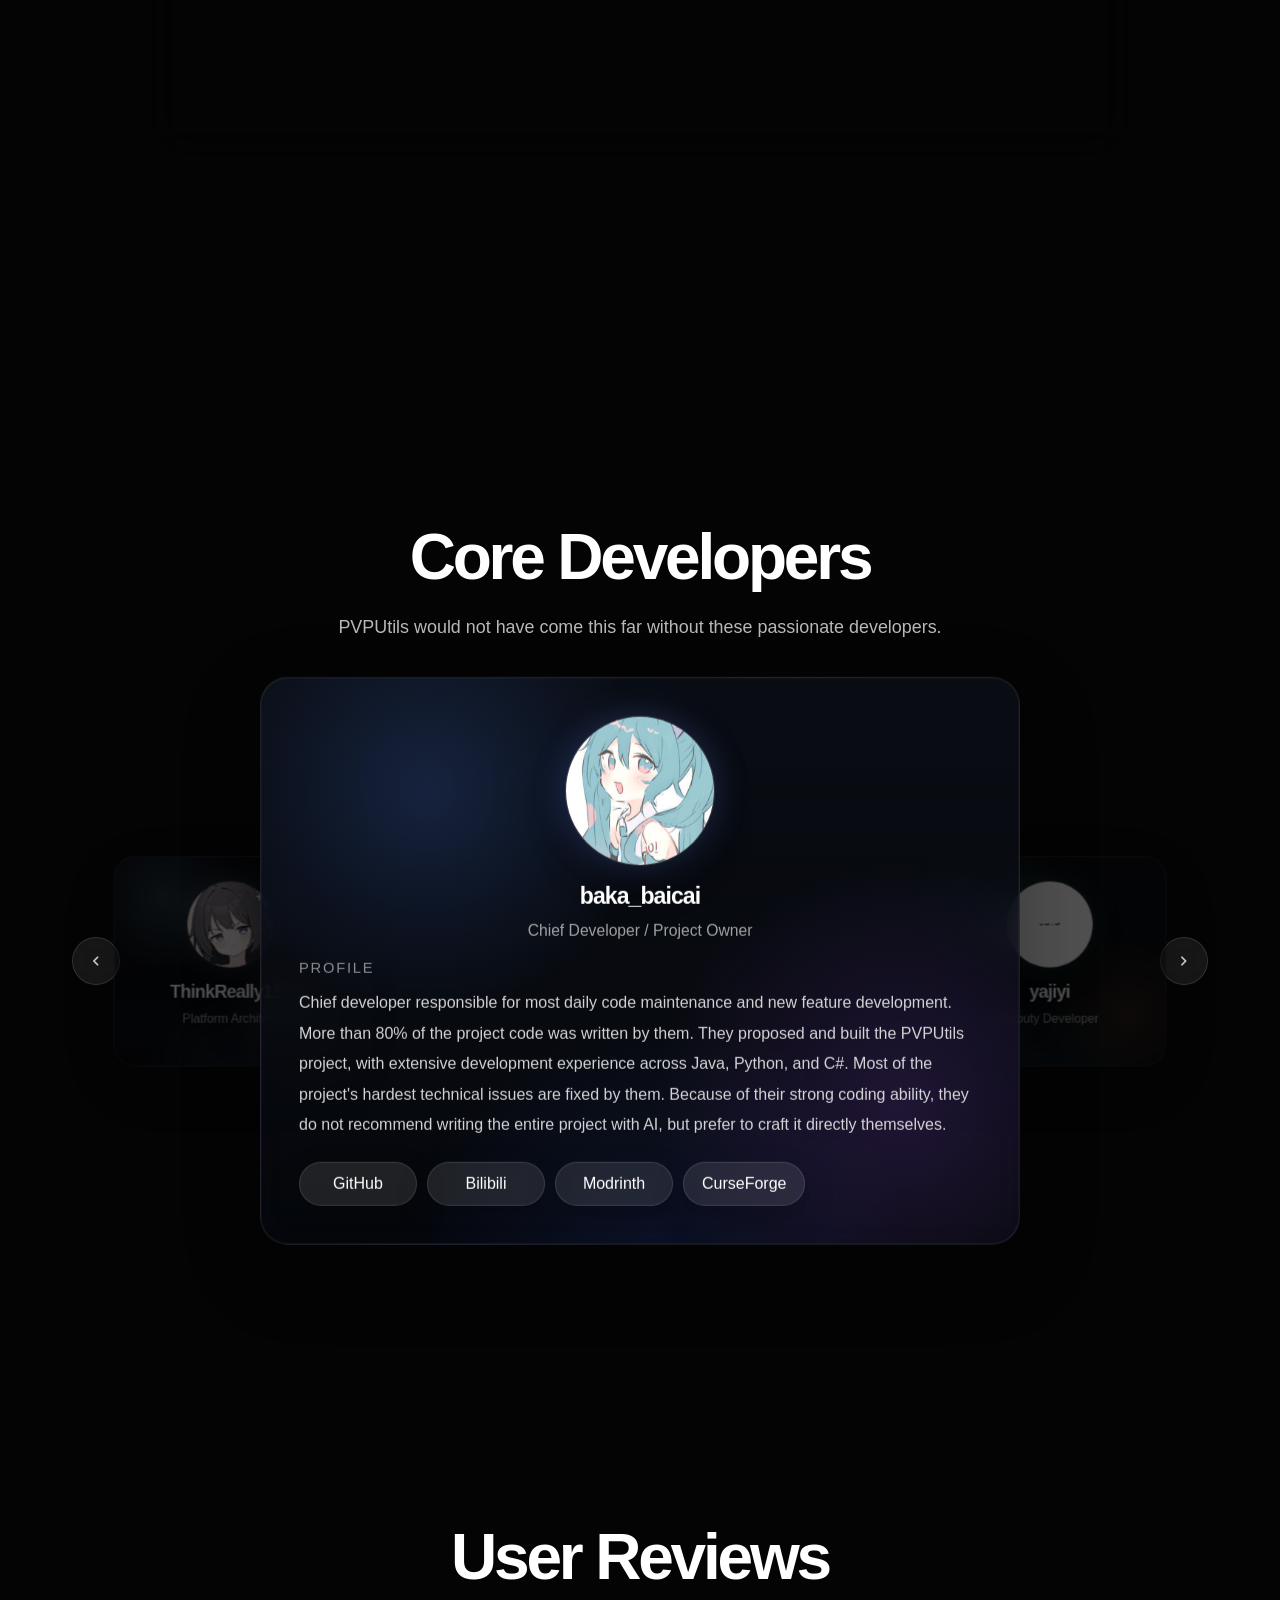
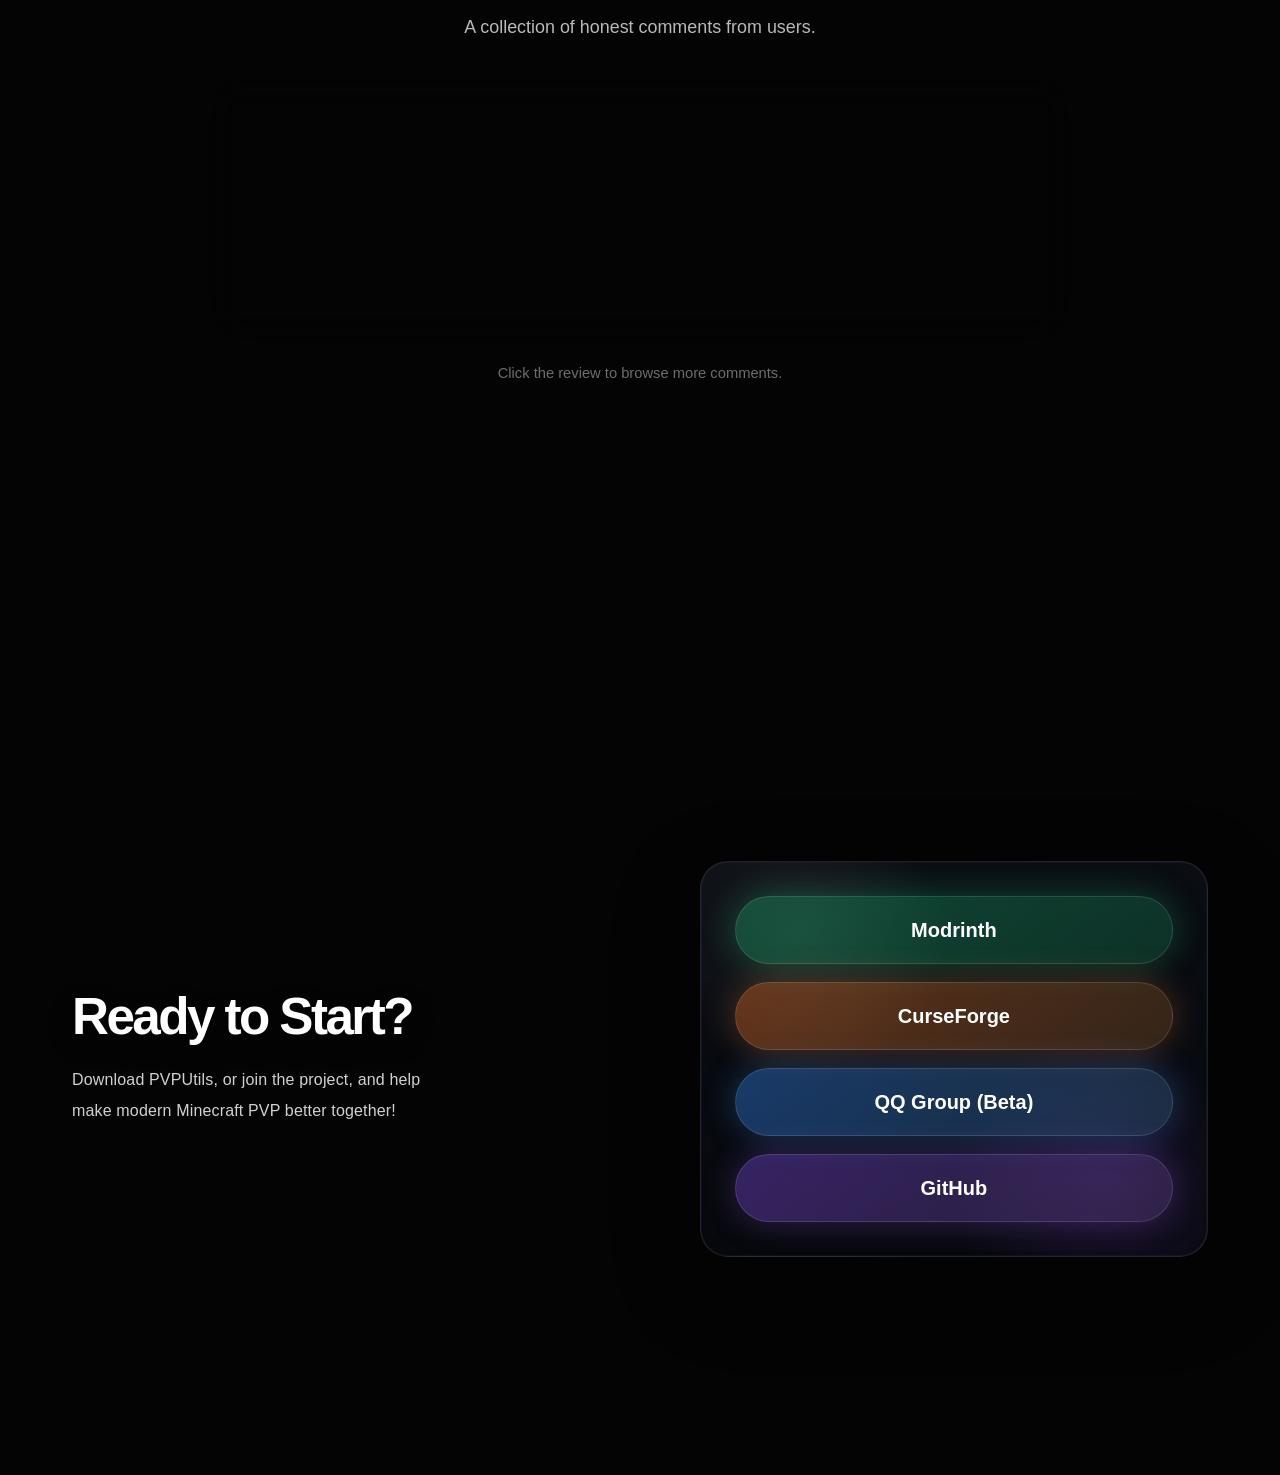
==== commit 03cfbda9: "Add Developers Pages" ====
--- a/index.html
+++ b/index.html
@@ -338,6 +338,97 @@
               <h3 class="stat-label stat-label-online" data-i18n="stats.online">在线人数</h3>
               <p class="stat-value" id="online-count" data-loading-key="stats.loading">加载中</p>
             </div>
+          </div>
+        </div>
+      </section>
+
+      <section class="feature-section snap-section" aria-label="核心开发者">
+        <div class="section-inner developer-showcase">
+          <div class="feature-header">
+            <h2 class="feature-heading" data-i18n="developers.title">核心开发者</h2>
+            <p class="feature-subheading" data-i18n="developers.subtitle">
+              PVPUtils能走到现在，都离不开这些用爱发电的开发者们。
+            </p>
+          </div>
+
+          <div class="developer-carousel" aria-label="Core developers">
+            <button class="developer-arrow developer-arrow-prev" type="button" aria-label="Previous developer">
+              <span class="material-symbol">&#xe5cb;</span>
+            </button>
+
+            <div class="developer-track" id="developer-track">
+              <article class="developer-card" data-developer-card data-developer-index="0" tabindex="0">
+                <div class="developer-avatar" aria-hidden="true">P</div>
+                <div class="developer-basic">
+                  <h3 data-developer-name>Developer One</h3>
+                  <p data-developer-role>Lead Developer</p>
+                </div>
+                <div class="developer-detail">
+                  <div>
+                    <p class="developer-detail-label" data-i18n="developers.profile">Profile</p>
+                    <p class="developer-bio" data-developer-bio>
+                      Responsible for core architecture, visual systems, and long-term direction of PVPUtils.
+                    </p>
+                  </div>
+                  <div class="developer-links" data-developer-links></div>
+                </div>
+              </article>
+
+              <article class="developer-card" data-developer-card data-developer-index="1" tabindex="0">
+                <div class="developer-avatar" aria-hidden="true">V</div>
+                <div class="developer-basic">
+                  <h3 data-developer-name>Developer Two</h3>
+                  <p data-developer-role>Visual Engineer</p>
+                </div>
+                <div class="developer-detail">
+                  <div>
+                    <p class="developer-detail-label" data-i18n="developers.profile">Profile</p>
+                    <p class="developer-bio" data-developer-bio>
+                      Focuses on interface design, animation polish, and user-facing visual details.
+                    </p>
+                  </div>
+                  <div class="developer-links" data-developer-links></div>
+                </div>
+              </article>
+
+              <article class="developer-card" data-developer-card data-developer-index="2" tabindex="0">
+                <div class="developer-avatar" aria-hidden="true">U</div>
+                <div class="developer-basic">
+                  <h3 data-developer-name>Developer Three</h3>
+                  <p data-developer-role>Utility Developer</p>
+                </div>
+                <div class="developer-detail">
+                  <div>
+                    <p class="developer-detail-label" data-i18n="developers.profile">Profile</p>
+                    <p class="developer-bio" data-developer-bio>
+                      Builds practical modules, compatibility improvements, and gameplay quality-of-life features.
+                    </p>
+                  </div>
+                  <div class="developer-links" data-developer-links></div>
+                </div>
+              </article>
+
+              <article class="developer-card" data-developer-card data-developer-index="3" tabindex="0">
+                <div class="developer-avatar" aria-hidden="true">✦</div>
+                <div class="developer-basic">
+                  <h3 data-developer-name>AI Tools</h3>
+                  <p data-developer-role>AI Agent</p>
+                </div>
+                <div class="developer-detail">
+                  <div>
+                    <p class="developer-detail-label" data-i18n="developers.profile">Profile</p>
+                    <p class="developer-bio" data-developer-bio>
+                      A collection of AI tools used during the development of this project.
+                    </p>
+                  </div>
+                  <div class="developer-links" data-developer-links></div>
+                </div>
+              </article>
+            </div>
+
+            <button class="developer-arrow developer-arrow-next" type="button" aria-label="Next developer">
+              <span class="material-symbol">&#xe5cc;</span>
+            </button>
           </div>
         </div>
       </section>
--- a/styles.css
+++ b/styles.css
@@ -25,6 +25,8 @@
   margin: 0;
   min-height: 100%;
   scroll-behavior: smooth;
+  -ms-overflow-style: none;
+  scrollbar-width: none;
 }
 
 body {
@@ -32,12 +34,18 @@
   font-family: "Segoe UI", "PingFang SC", "Microsoft YaHei", sans-serif;
   color: var(--text);
   background: var(--bg);
-  -ms-overflow-style: none;
-  scrollbar-width: none;
-}
-
+}
+
+html::-webkit-scrollbar,
 body::-webkit-scrollbar {
   display: none;
+  width: 0;
+  height: 0;
+}
+
+*::-webkit-scrollbar {
+  width: 0;
+  height: 0;
 }
 
 a {
@@ -348,6 +356,307 @@
   padding: 132px 72px 72px;
 }
 
+.developer-showcase {
+  display: grid;
+  align-content: start;
+  gap: 74px;
+  min-height: 100vh;
+  padding: 150px 72px 56px;
+}
+
+.developer-carousel {
+  position: relative;
+  display: grid;
+  grid-template-columns: auto minmax(0, 1fr) auto;
+  align-items: center;
+  gap: 22px;
+  margin-top: 28px;
+}
+
+.developer-track {
+  position: relative;
+  min-height: 430px;
+}
+
+.developer-card {
+  position: absolute;
+  top: 50%;
+  left: 50%;
+  display: grid;
+  align-content: center;
+  gap: 18px;
+  width: min(100%, 300px);
+  min-height: 270px;
+  padding: 28px;
+  overflow: hidden;
+  border: 1px solid rgba(255, 255, 255, 0.08);
+  border-radius: 28px;
+  color: #ffffff;
+  cursor: pointer;
+  pointer-events: none;
+  background:
+    radial-gradient(circle at 22% 20%, var(--developer-glow-a), transparent 30%),
+    radial-gradient(circle at 84% 76%, var(--developer-glow-b), transparent 32%),
+    radial-gradient(circle at 52% 106%, var(--developer-glow-c), transparent 36%),
+    linear-gradient(180deg, rgba(12, 16, 24, 0.8), rgba(6, 9, 15, 0.7));
+  box-shadow:
+    0 24px 76px rgba(0, 0, 0, 0.28),
+    0 0 0 1px rgba(255, 255, 255, 0.03) inset;
+  backdrop-filter: blur(18px) saturate(1.08);
+  opacity: 0;
+  filter: saturate(0.62) brightness(0.62);
+  transform: translate(-50%, -50%) scale(0.74);
+  transition:
+    width 420ms cubic-bezier(0.2, 0.8, 0.2, 1),
+    min-height 420ms cubic-bezier(0.2, 0.8, 0.2, 1),
+    padding 420ms cubic-bezier(0.2, 0.8, 0.2, 1),
+    opacity 260ms ease,
+    filter 260ms ease,
+    transform 320ms cubic-bezier(0.2, 0.8, 0.2, 1),
+    border-color 260ms ease;
+  will-change: opacity, filter, transform;
+}
+
+.developer-card:nth-child(1) {
+  --developer-glow-a: rgba(92, 142, 255, 0.18);
+  --developer-glow-b: rgba(172, 94, 255, 0.16);
+  --developer-glow-c: rgba(68, 108, 255, 0.12);
+  --developer-avatar-a: rgba(91, 151, 255, 0.68);
+  --developer-avatar-b: rgba(169, 94, 255, 0.42);
+  --developer-avatar-shadow: rgba(112, 146, 255, 0.24);
+}
+
+.developer-card:nth-child(2) {
+  --developer-glow-a: rgba(45, 220, 185, 0.18);
+  --developer-glow-b: rgba(255, 146, 72, 0.15);
+  --developer-glow-c: rgba(42, 176, 210, 0.12);
+  --developer-avatar-a: rgba(42, 220, 186, 0.68);
+  --developer-avatar-b: rgba(255, 150, 76, 0.42);
+  --developer-avatar-shadow: rgba(47, 214, 185, 0.22);
+}
+
+.developer-card:nth-child(3) {
+  --developer-glow-a: rgba(118, 205, 255, 0.2);
+  --developer-glow-b: rgba(255, 255, 255, 0.15);
+  --developer-glow-c: rgba(102, 156, 255, 0.13);
+  --developer-avatar-a: rgba(108, 198, 255, 0.68);
+  --developer-avatar-b: rgba(236, 248, 255, 0.34);
+  --developer-avatar-shadow: rgba(128, 205, 255, 0.22);
+}
+
+.developer-card:nth-child(4) {
+  --developer-glow-a: rgba(255, 214, 92, 0.2);
+  --developer-glow-b: rgba(120, 104, 255, 0.17);
+  --developer-glow-c: rgba(255, 132, 225, 0.13);
+  --developer-avatar-a: rgba(255, 214, 92, 0.7);
+  --developer-avatar-b: rgba(148, 112, 255, 0.46);
+  --developer-avatar-shadow: rgba(255, 210, 94, 0.24);
+}
+
+.developer-card.is-active {
+  z-index: 2;
+  width: min(100%, 760px);
+  min-height: 430px;
+  padding: 38px;
+  cursor: default;
+  pointer-events: auto;
+  opacity: 1;
+  filter: saturate(1.08) brightness(1);
+  transform: translate(-50%, -50%) scale(1);
+}
+
+.developer-card.is-left,
+.developer-card.is-right {
+  z-index: 1;
+  opacity: 0.46;
+  filter: saturate(0.72) brightness(0.68);
+  pointer-events: auto;
+}
+
+.developer-card.is-left {
+  transform: translate(calc(-50% - min(32vw, 410px)), -50%) scale(0.78);
+}
+
+.developer-card.is-right {
+  transform: translate(calc(-50% + min(32vw, 410px)), -50%) scale(0.78);
+}
+
+.developer-card:focus-visible,
+.developer-arrow:focus-visible,
+.developer-link:focus-visible {
+  outline: 2px solid rgba(255, 255, 255, 0.42);
+  outline-offset: 4px;
+}
+
+.developer-avatar {
+  display: grid;
+  place-items: center;
+  width: 112px;
+  height: 112px;
+  margin: 0 auto;
+  border: 1px solid rgba(255, 255, 255, 0.12);
+  border-radius: 50%;
+  color: #ffffff;
+  font-size: 3rem;
+  font-weight: 900;
+  background:
+    radial-gradient(circle at 35% 28%, rgba(255, 255, 255, 0.36), transparent 24%),
+    linear-gradient(135deg, var(--developer-avatar-a), var(--developer-avatar-b));
+  box-shadow:
+    0 0 34px var(--developer-avatar-shadow),
+    0 18px 42px rgba(0, 0, 0, 0.24);
+  overflow: hidden;
+}
+
+.developer-avatar img {
+  display: block;
+  width: 100%;
+  height: 100%;
+  object-fit: cover;
+}
+
+.developer-avatar.has-image {
+  background: rgba(255, 255, 255, 0.08);
+}
+
+.developer-card.is-active .developer-avatar {
+  width: 150px;
+  height: 150px;
+  font-size: 4rem;
+}
+
+.developer-basic {
+  text-align: center;
+}
+
+.developer-card.is-active .developer-basic {
+  align-self: start;
+}
+
+.developer-basic h3 {
+  margin: 0;
+  font-size: clamp(1.35rem, 1.8vw, 2.3rem);
+  line-height: 1.08;
+  letter-spacing: -0.04em;
+}
+
+.developer-basic p {
+  margin: 10px 0 0;
+  color: rgba(255, 255, 255, 0.62);
+  font-size: 0.98rem;
+  line-height: 1.5;
+}
+
+.developer-detail {
+  display: grid;
+  gap: 18px;
+  max-height: 0;
+  opacity: 0;
+  transform: translateY(14px);
+  pointer-events: none;
+  transition:
+    max-height 320ms ease,
+    opacity 260ms ease,
+    transform 320ms cubic-bezier(0.2, 0.8, 0.2, 1);
+}
+
+.developer-card.is-active .developer-detail {
+  max-height: 520px;
+  opacity: 1;
+  transform: translateY(0);
+  pointer-events: auto;
+  gap: 22px;
+}
+
+.developer-detail-label {
+  margin: 0;
+  color: rgba(255, 255, 255, 0.52);
+  font-size: 0.92rem;
+  letter-spacing: 0.12em;
+  text-transform: uppercase;
+}
+
+.developer-bio {
+  margin: 12px 0 0;
+  color: rgba(255, 255, 255, 0.82);
+  font-size: clamp(1rem, 1.25vw, 1.16rem);
+  line-height: 1.9;
+}
+
+.developer-links {
+  display: flex;
+  flex-wrap: wrap;
+  gap: 10px;
+}
+
+.developer-link {
+  display: inline-flex;
+  align-items: center;
+  justify-content: center;
+  min-width: 118px;
+  padding: 12px 18px;
+  border: 1px solid rgba(255, 255, 255, 0.12);
+  border-radius: 999px;
+  color: #ffffff;
+  background: rgba(255, 255, 255, 0.1);
+  box-shadow: 0 14px 34px rgba(0, 0, 0, 0.2);
+  transition: background 180ms ease, transform 180ms ease, border-color 180ms ease;
+}
+
+.developer-link:hover {
+  transform: translateY(-1px);
+  border-color: rgba(255, 255, 255, 0.24);
+  background: rgba(255, 255, 255, 0.16);
+}
+
+.developer-arrow {
+  display: grid;
+  place-items: center;
+  width: 48px;
+  height: 48px;
+  border: 1px solid rgba(255, 255, 255, 0.12);
+  border-radius: 50%;
+  color: rgba(255, 255, 255, 0.78);
+  cursor: pointer;
+  background: rgba(255, 255, 255, 0.08);
+  backdrop-filter: blur(14px);
+  transition: background 180ms ease, color 180ms ease, transform 180ms ease;
+}
+
+.developer-arrow:hover {
+  color: #ffffff;
+  background: rgba(255, 255, 255, 0.16);
+  transform: translateY(-1px);
+}
+
+@keyframes developer-card-in {
+  from {
+    opacity: 0;
+    filter: saturate(0.58) brightness(0.56) blur(2px);
+    transform: scale(0.78) translateY(18px);
+  }
+
+  to {
+    opacity: 0.48;
+    filter: saturate(0.72) brightness(0.72);
+    transform: scale(0.88);
+  }
+}
+
+@keyframes developer-card-active-in {
+  from {
+    opacity: 0;
+    filter: saturate(0.8) brightness(0.76) blur(2px);
+    transform: scale(0.9) translateY(20px);
+  }
+
+  to {
+    opacity: 1;
+    filter: saturate(1.08) brightness(1);
+    transform: scale(1);
+  }
+}
+
 .ending-layout {
   display: grid;
   grid-template-columns: minmax(0, 0.9fr) minmax(320px, 0.8fr);
@@ -878,6 +1187,75 @@
     padding: 120px 20px 48px;
   }
 
+  .developer-showcase {
+    gap: 34px;
+    padding: 132px 20px 48px;
+  }
+
+  .developer-carousel {
+    grid-template-columns: 1fr;
+    gap: 16px;
+  }
+
+  .developer-track {
+    min-height: 540px;
+  }
+
+  .developer-card,
+  .developer-card.is-active {
+    width: calc(100% - 20px);
+    min-height: 0;
+    padding: 24px 20px;
+    border-radius: 22px;
+  }
+
+  .developer-card:not(.is-active) {
+    display: none;
+  }
+
+  .developer-track.is-switching-out .developer-card.is-active {
+    opacity: 0;
+    filter: saturate(0.7) brightness(0.68) blur(2px);
+    transform: scale(0.92) translateY(16px);
+  }
+
+  .developer-card.is-active {
+    min-height: 500px;
+    transform: translate(-50%, -50%) scale(1);
+  }
+
+  .developer-card.is-active .developer-avatar {
+    width: 118px;
+    height: 118px;
+    font-size: 3rem;
+  }
+
+  .developer-card.is-active .developer-detail {
+    text-align: center;
+  }
+
+  .developer-link {
+    min-width: 0;
+  }
+
+  .developer-links {
+    justify-content: center;
+  }
+
+  .developer-arrow {
+    position: absolute;
+    top: 50%;
+    z-index: 2;
+  }
+
+  .developer-arrow-prev {
+    left: 10px;
+  }
+
+  .developer-arrow-next {
+    right: 10px;
+  }
+
   .ending-layout {
     grid-template-columns: 1fr;
     gap: 28px;
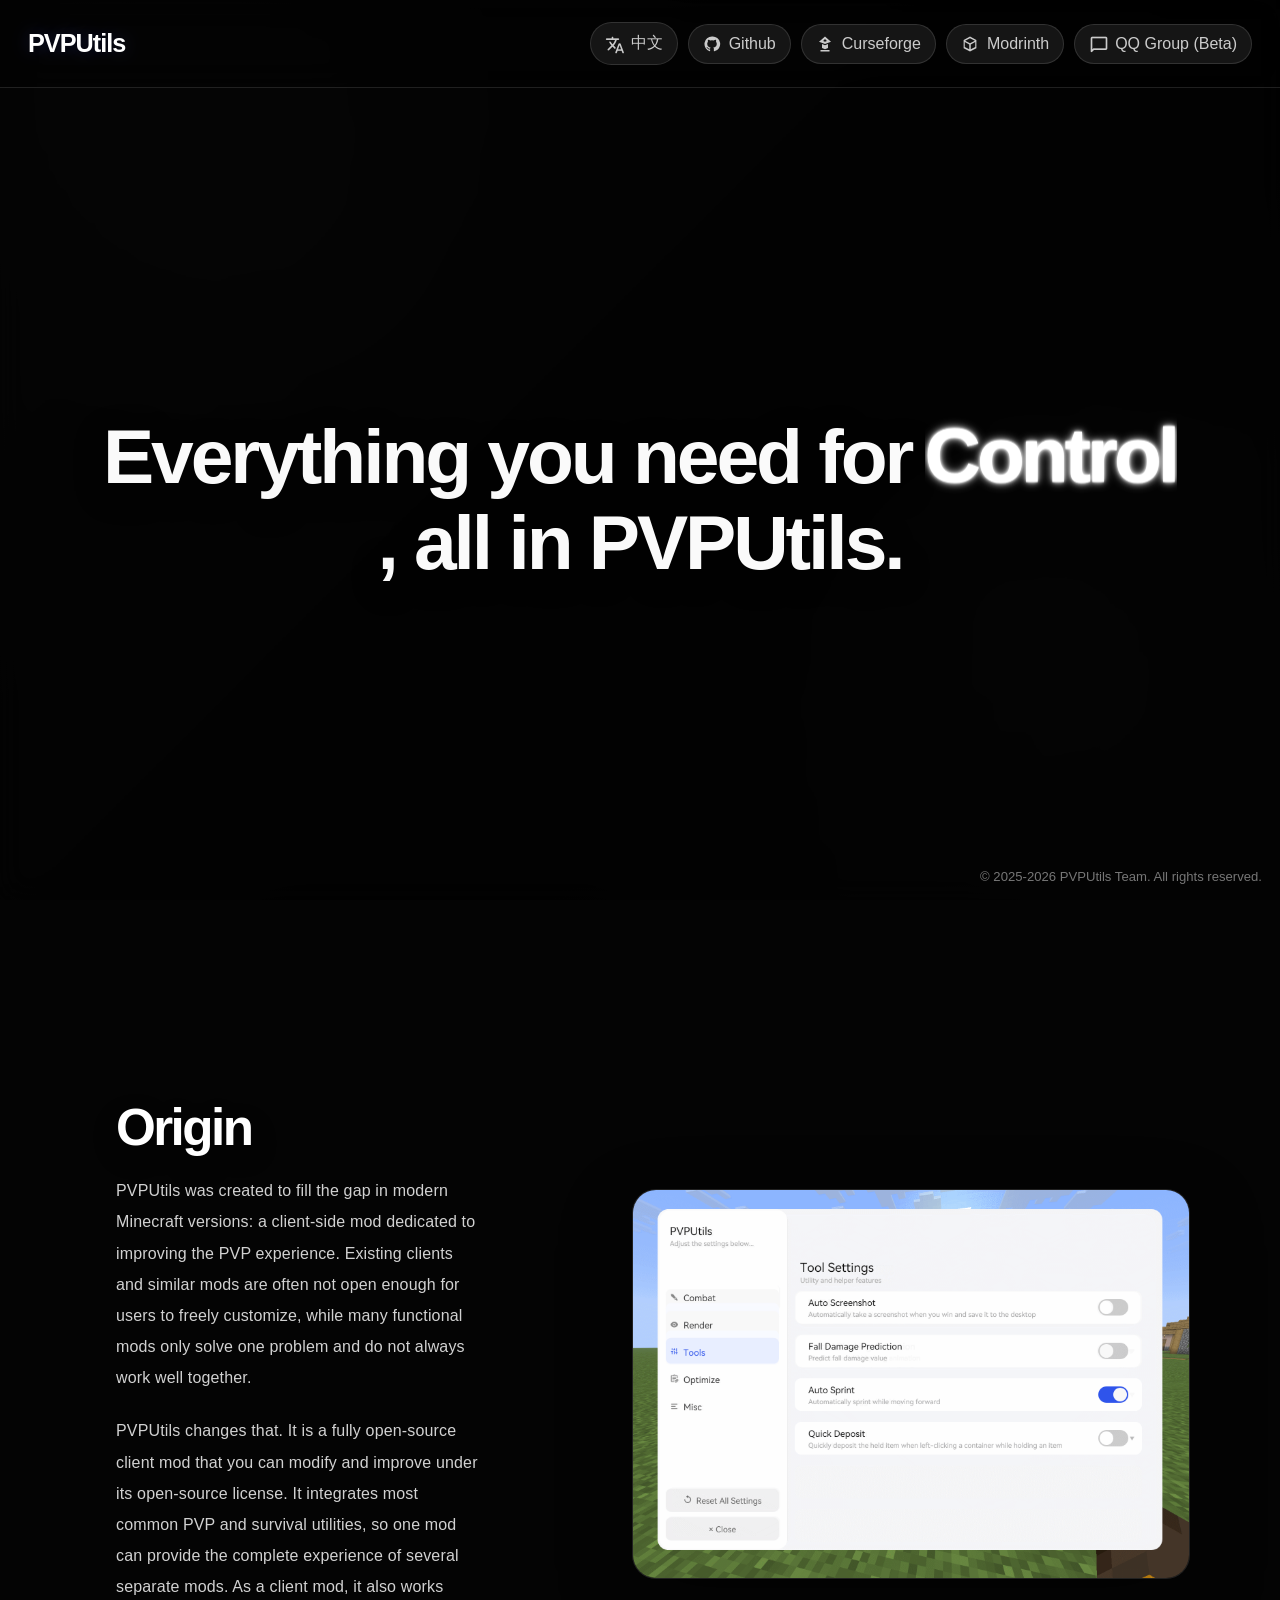
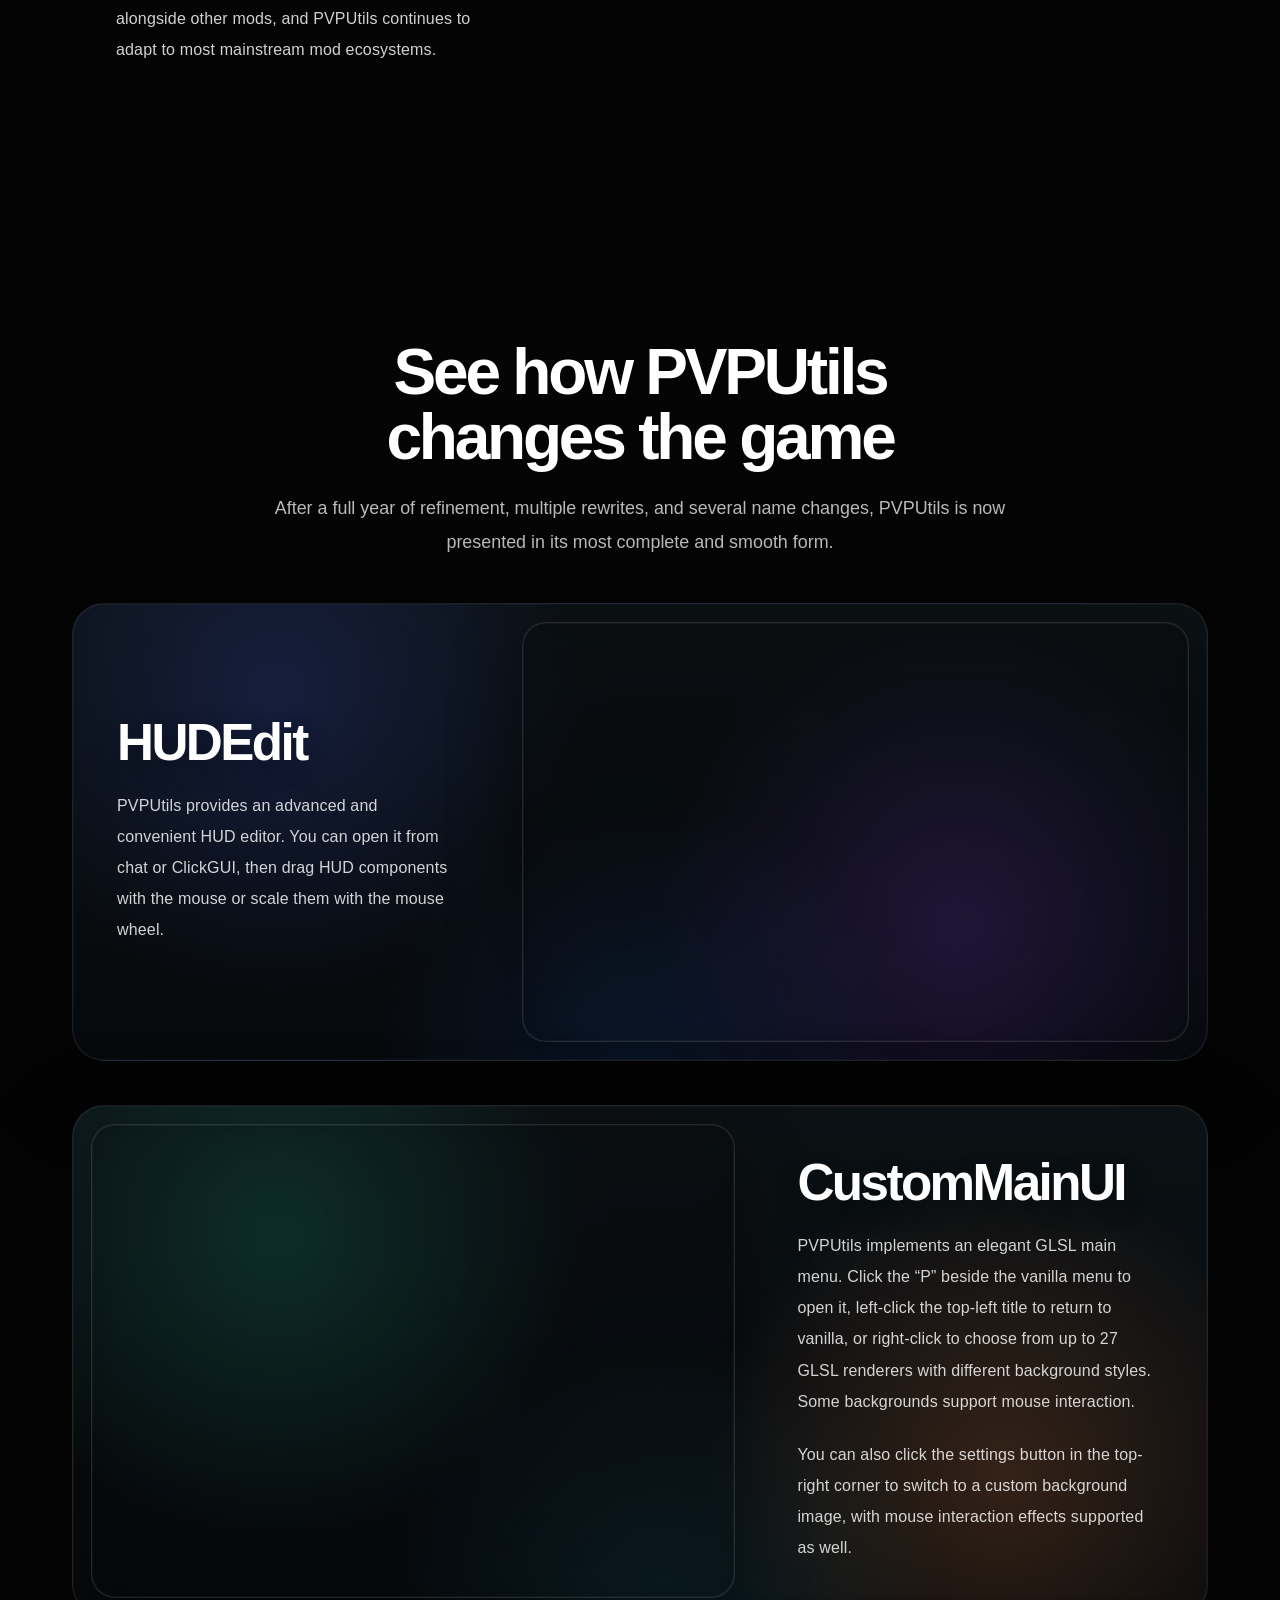
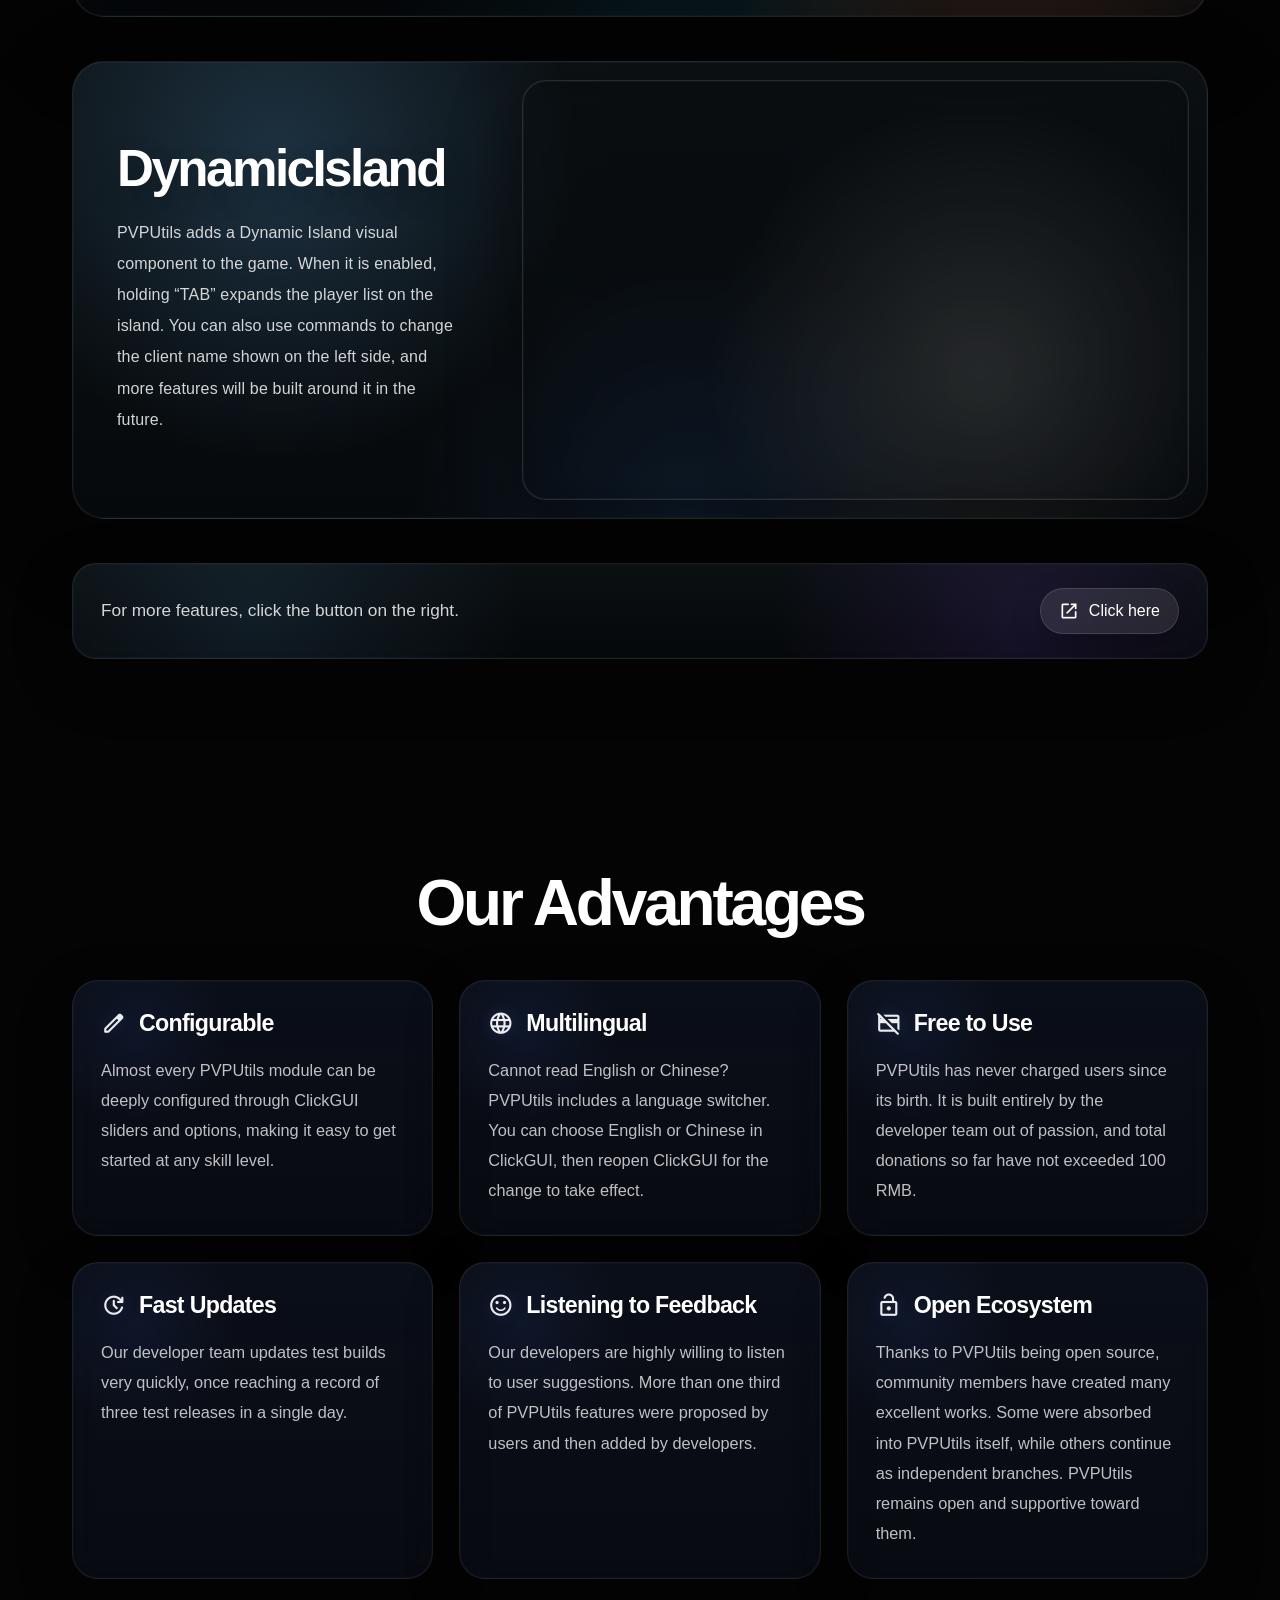
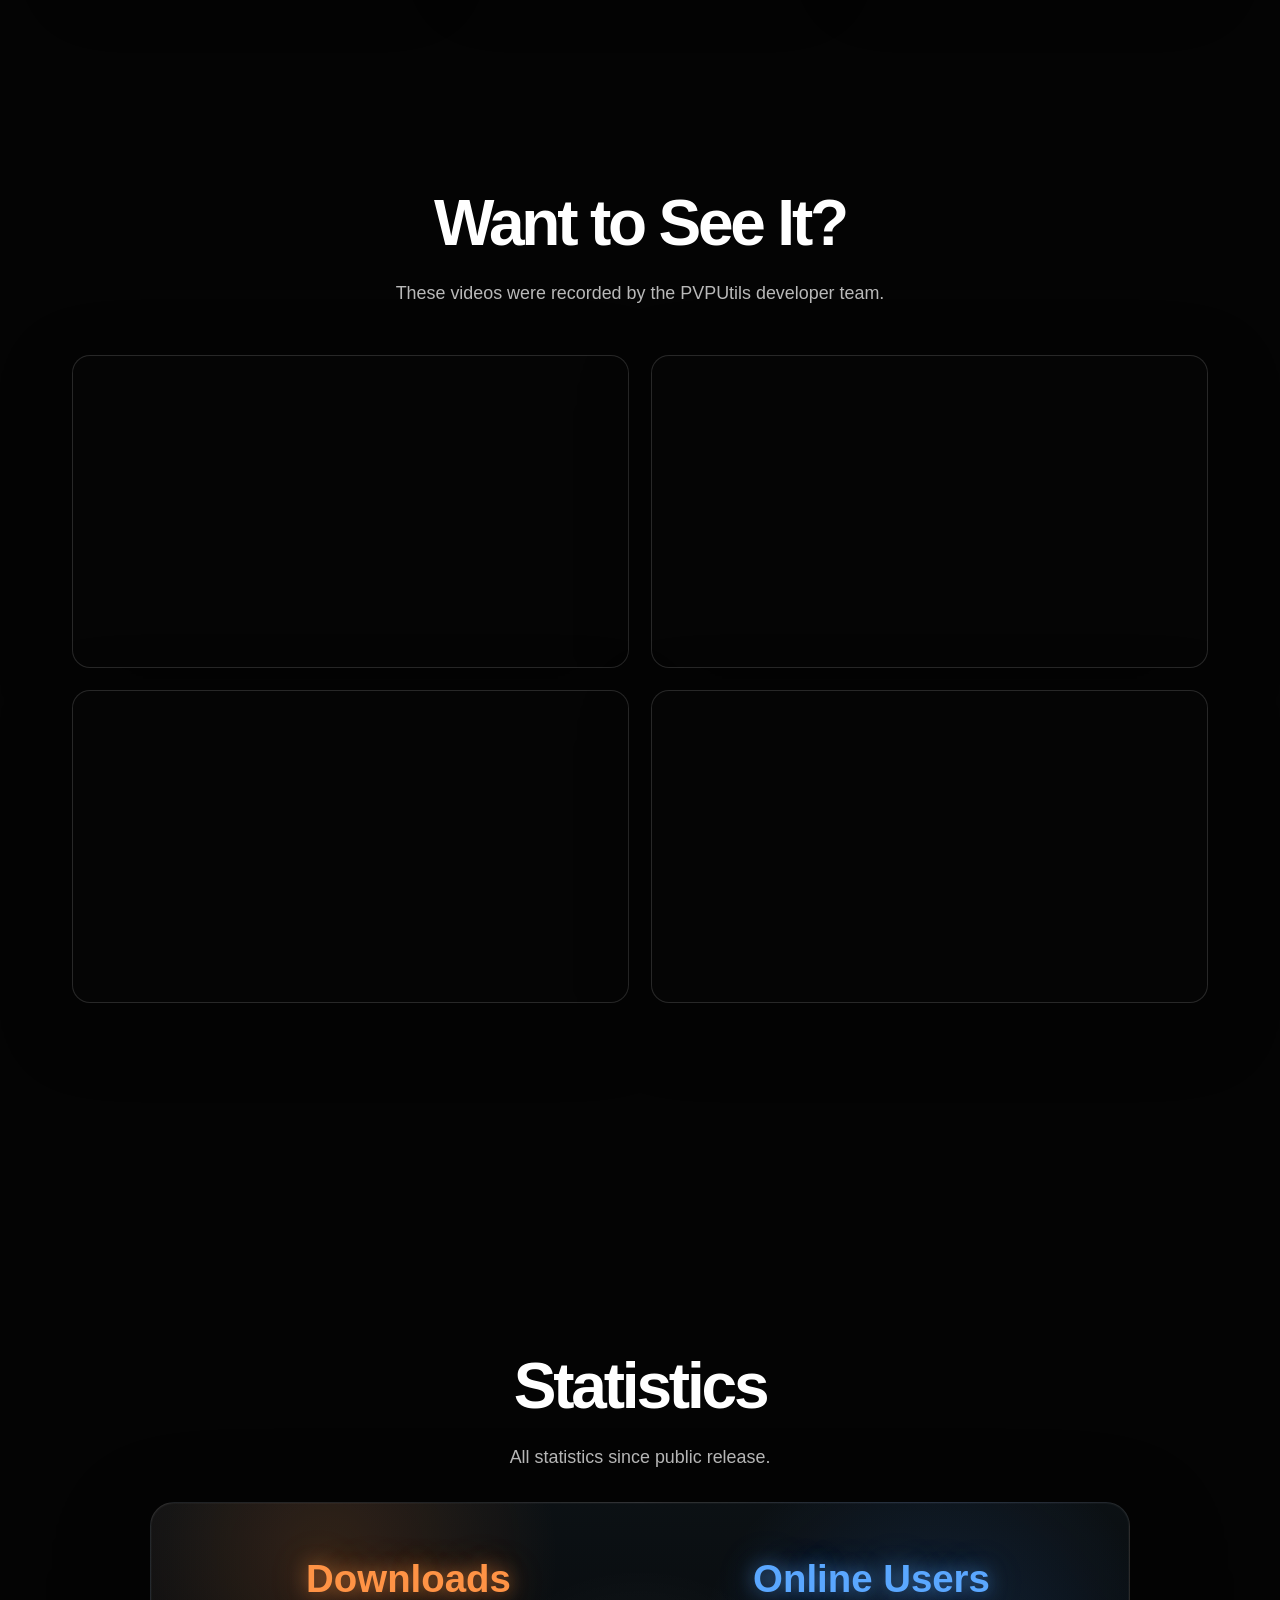
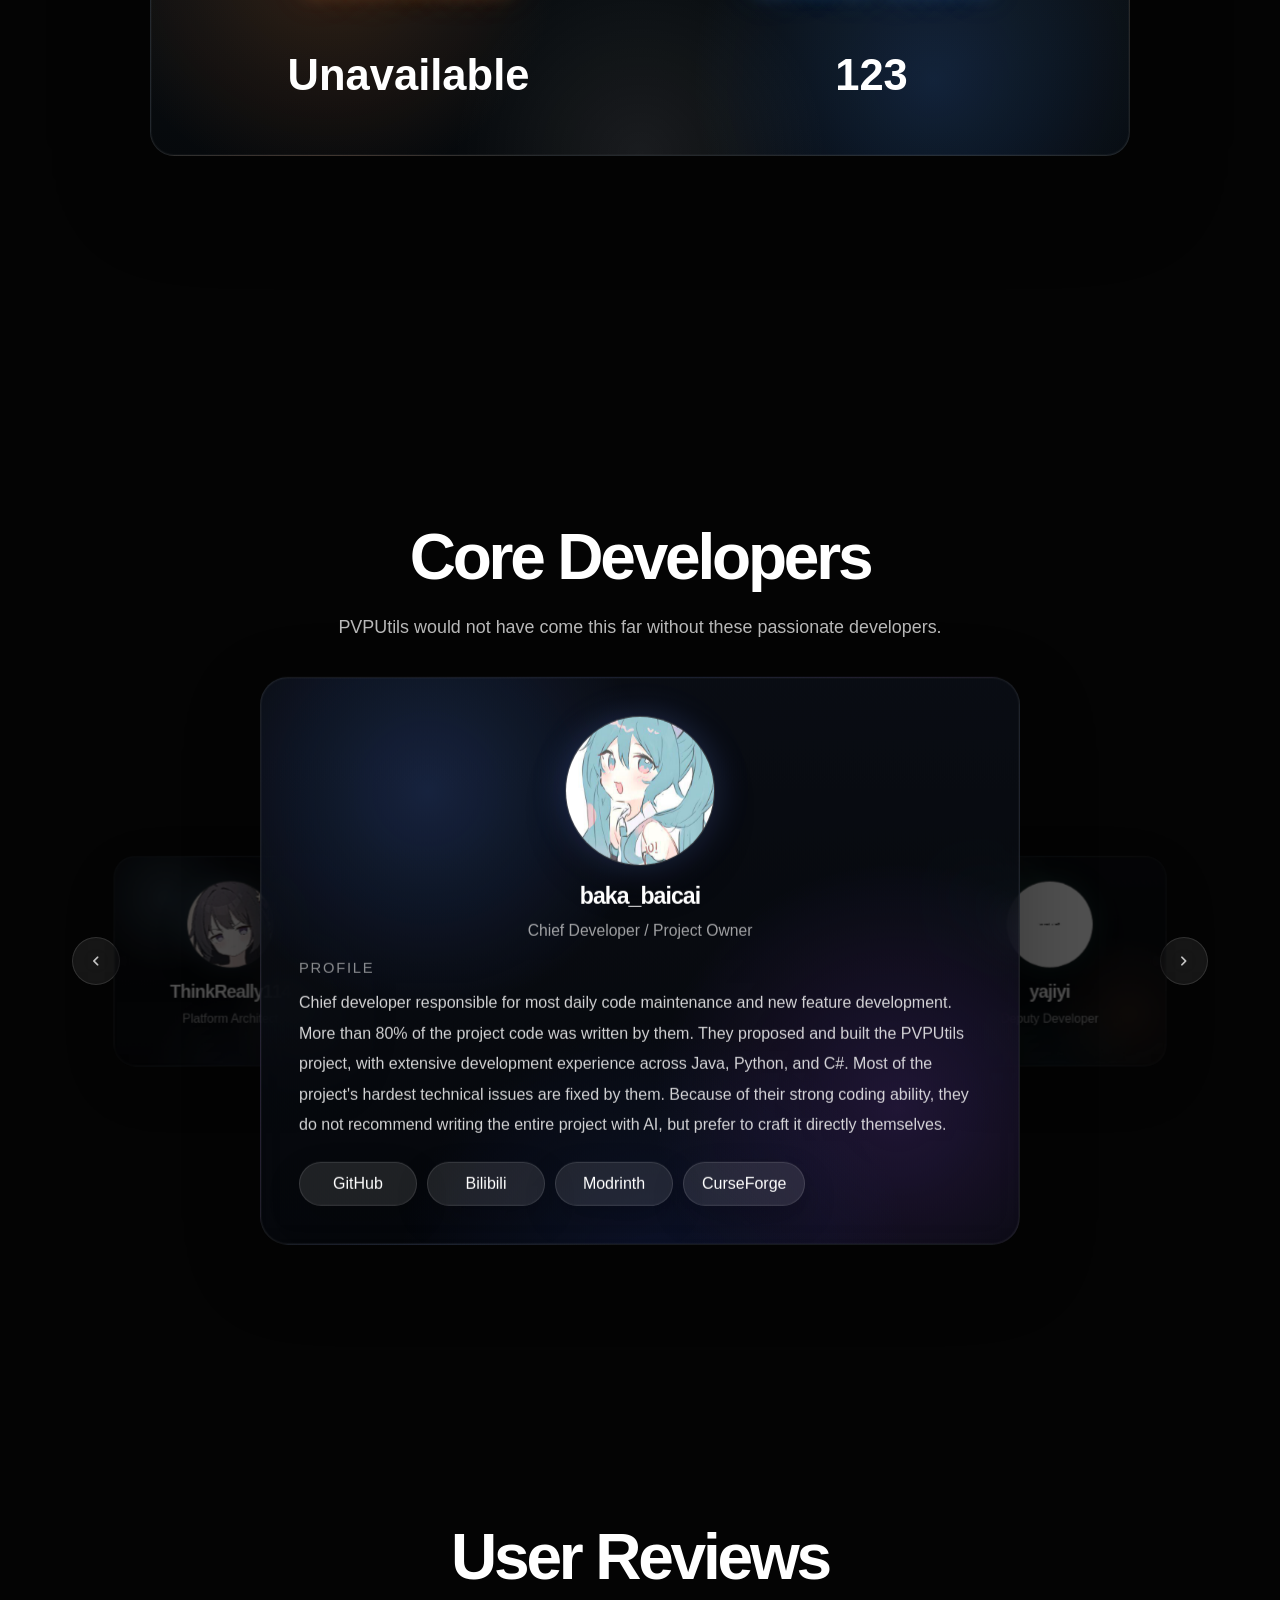
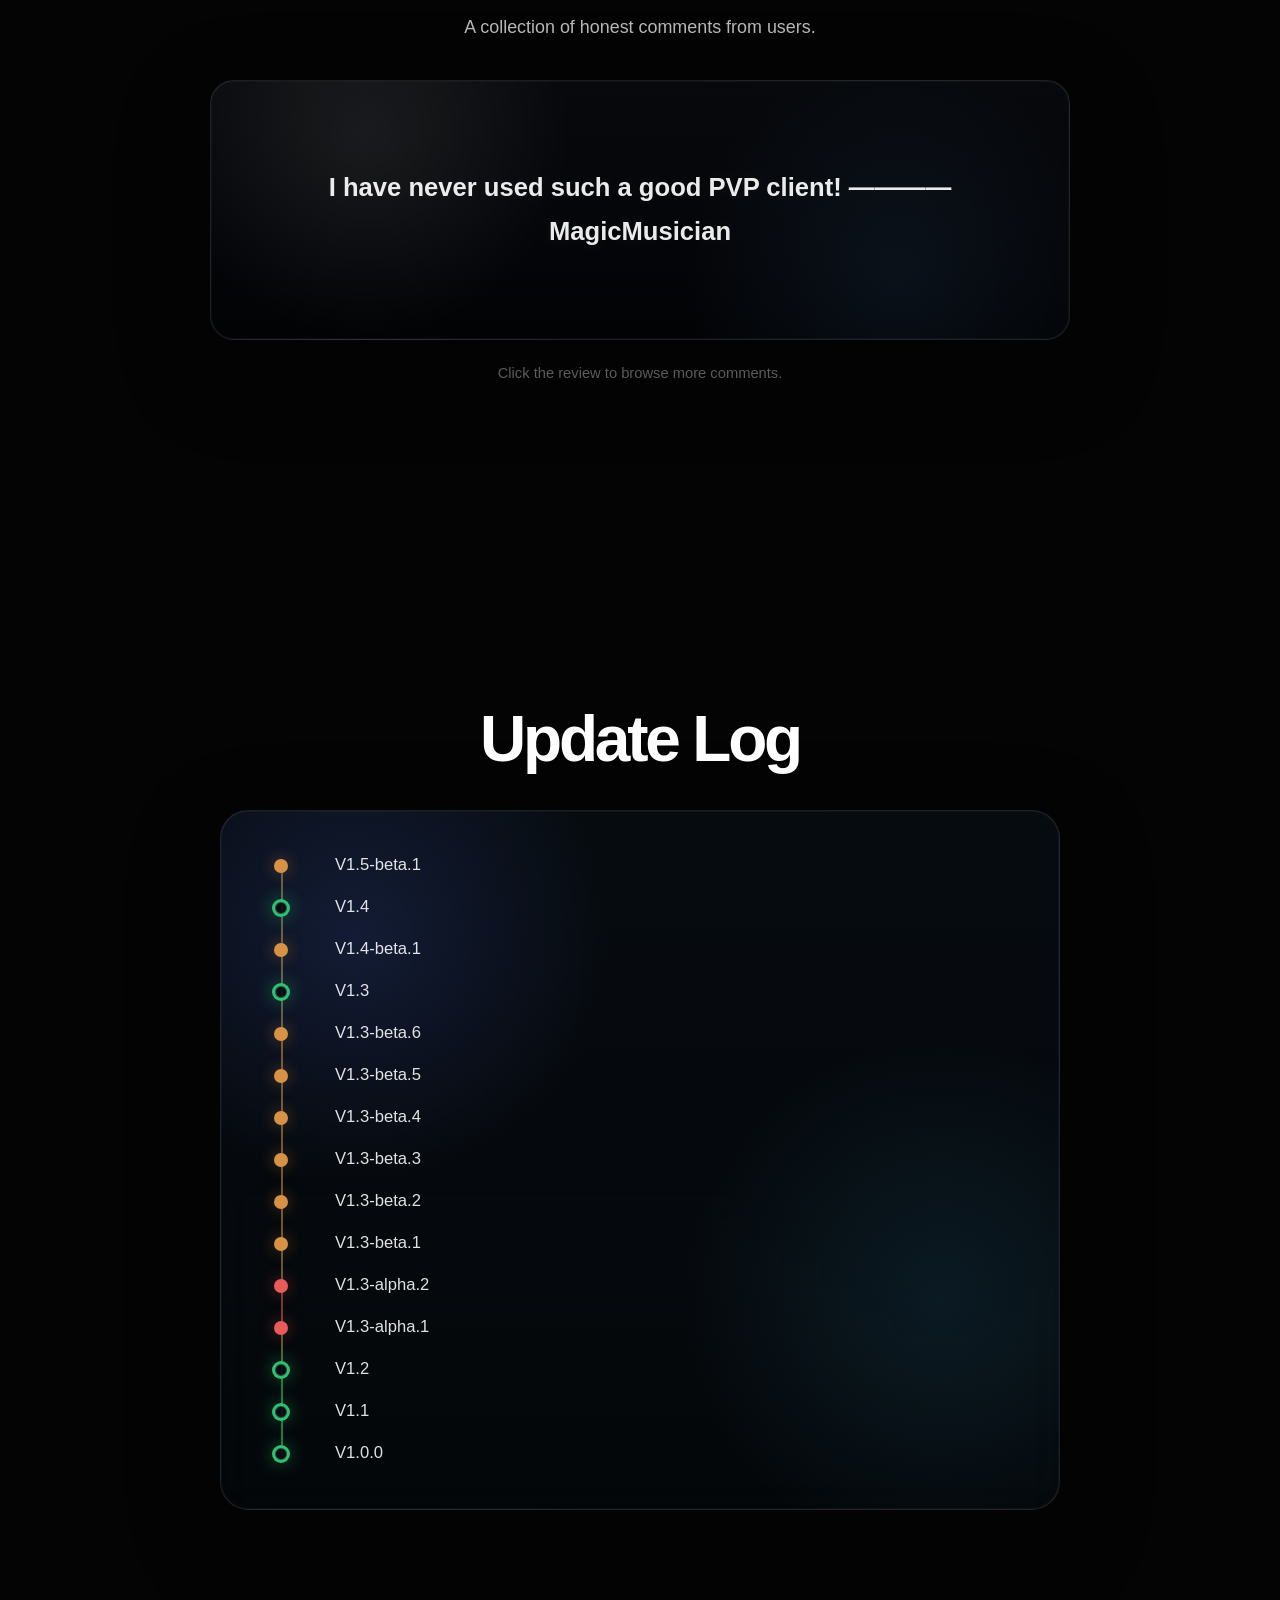
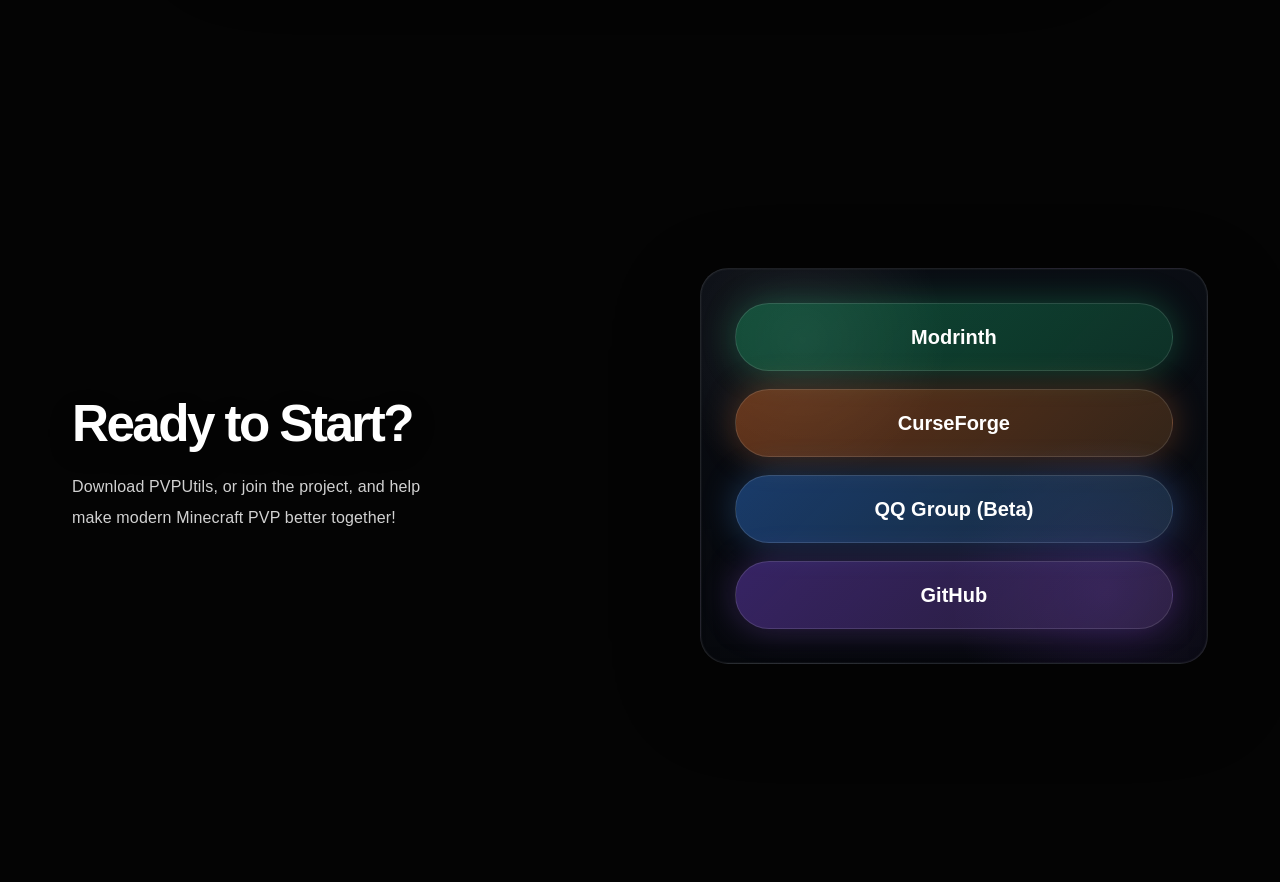
==== commit 06ea27da: "Add Update Log Pages" ====
--- a/index.html
+++ b/index.html
@@ -448,6 +448,18 @@
             </span>
           </button>
           <p class="review-hint" data-i18n="reviews.hint">点击评论可浏览更多内容</p>
+        </div>
+      </section>
+
+      <section class="feature-section snap-section" aria-label="更新日志">
+        <div class="section-inner changelog-showcase">
+          <div class="feature-header">
+            <h2 class="feature-heading" data-i18n="changelog.title">更新日志</h2>
+          </div>
+
+          <div class="changelog-panel" aria-label="Update log timeline">
+            <ol class="changelog-tree" id="changelog-tree"></ol>
+          </div>
         </div>
       </section>
 
--- a/styles.css
+++ b/styles.css
@@ -354,6 +354,281 @@
   gap: 36px;
   min-height: 100vh;
   padding: 132px 72px 72px;
+}
+
+.changelog-showcase {
+  display: grid;
+  align-content: center;
+  gap: 38px;
+  min-height: 100vh;
+  padding: 132px 72px 72px;
+}
+
+.changelog-panel {
+  position: relative;
+  width: min(100%, 840px);
+  margin: 0 auto;
+  padding: 34px 34px 34px 42px;
+  overflow: hidden;
+  border: 1px solid rgba(255, 255, 255, 0.1);
+  border-radius: 28px;
+  background:
+    radial-gradient(circle at 16% 18%, rgba(91, 119, 255, 0.16), transparent 28%),
+    radial-gradient(circle at 86% 70%, rgba(66, 198, 255, 0.1), transparent 30%),
+    linear-gradient(180deg, rgba(8, 14, 20, 0.82), rgba(4, 8, 12, 0.7));
+  box-shadow:
+    0 28px 88px rgba(0, 0, 0, 0.34),
+    0 0 0 1px rgba(255, 255, 255, 0.03) inset;
+  backdrop-filter: blur(20px) saturate(1.08);
+}
+
+.changelog-lines {
+  position: absolute;
+  inset: 0;
+  z-index: 0;
+  width: 100%;
+  height: 100%;
+  overflow: visible;
+  pointer-events: none;
+}
+
+.changelog-tree {
+  position: relative;
+  z-index: 1;
+  display: grid;
+  gap: 0;
+  margin: 0;
+  padding: 0 0 0 48px;
+  list-style: none;
+  --timeline-x: -30px;
+  --timeline-pull: 18px;
+  --timeline-expanded-pull: 6px;
+}
+
+.changelog-item::before {
+  content: none;
+  position: absolute;
+  top: 50%;
+  left: var(--timeline-x);
+  width: 1px;
+  height: var(--line-height, 42px);
+  background: linear-gradient(180deg, rgba(48, 215, 122, 0.82), rgba(48, 215, 122, 0.42));
+  transform-origin: top center;
+  transition:
+    left 220ms cubic-bezier(0.2, 0.8, 0.2, 1),
+    transform 220ms cubic-bezier(0.2, 0.8, 0.2, 1),
+    background 180ms ease;
+}
+
+.changelog-item:last-child::before {
+  display: none;
+}
+
+.changelog-item {
+  position: relative;
+  display: grid;
+  align-items: center;
+  min-height: 42px;
+  padding: 6px 14px 6px 24px;
+  border-radius: 8px;
+  color: rgba(255, 255, 255, 0.88);
+  transition:
+    background 220ms ease,
+    color 180ms ease,
+    padding 320ms cubic-bezier(0.2, 0.8, 0.2, 1);
+}
+
+.changelog-item:hover {
+  background: rgba(255, 255, 255, 0.06);
+  color: #ffffff;
+}
+
+.changelog-node {
+  position: absolute;
+  left: calc(var(--timeline-x) - 7px);
+  top: 50%;
+  box-sizing: border-box;
+  width: 14px;
+  height: 14px;
+  border-radius: 50%;
+  transition: transform 120ms cubic-bezier(0.2, 0.8, 0.2, 1), box-shadow 120ms ease;
+  transform: translateY(-50%);
+}
+
+.changelog-node::after {
+  content: "";
+  position: absolute;
+  inset: -18px;
+  border-radius: 50%;
+  opacity: 0;
+  transform: scale(0.45);
+  pointer-events: none;
+}
+
+.changelog-item-release .changelog-node {
+  left: calc(var(--timeline-x) - 9px);
+  width: 18px;
+  height: 18px;
+  border: 3px solid rgba(48, 215, 122, 0.9);
+  background: rgba(8, 14, 20, 0.92);
+  box-shadow:
+    0 0 0 1px rgba(255, 255, 255, 0.22) inset,
+    0 0 18px rgba(48, 215, 122, 0.42);
+}
+
+.changelog-item-beta .changelog-node {
+  background: #d79246;
+  box-shadow: 0 0 16px rgba(215, 146, 70, 0.42);
+}
+
+.changelog-item-alpha .changelog-node {
+  background: #e85b5b;
+  box-shadow: 0 0 16px rgba(232, 91, 91, 0.42);
+}
+
+.changelog-item-release.is-expanded .changelog-node {
+  box-shadow:
+    0 0 0 1px rgba(255, 255, 255, 0.22) inset,
+    0 0 22px rgba(48, 215, 122, 0.78),
+    0 0 54px rgba(48, 215, 122, 0.46),
+    0 0 86px rgba(48, 215, 122, 0.18);
+}
+
+.changelog-item-beta.is-expanded .changelog-node {
+  box-shadow:
+    0 0 22px rgba(215, 146, 70, 0.84),
+    0 0 54px rgba(215, 146, 70, 0.5),
+    0 0 86px rgba(215, 146, 70, 0.2);
+}
+
+.changelog-item-alpha.is-expanded .changelog-node {
+  box-shadow:
+    0 0 22px rgba(232, 91, 91, 0.84),
+    0 0 54px rgba(232, 91, 91, 0.5),
+    0 0 86px rgba(232, 91, 91, 0.2);
+}
+
+.changelog-item-release.is-expanded .changelog-node::after {
+  border: 2px solid rgba(48, 215, 122, 0.78);
+  box-shadow: 0 0 26px rgba(48, 215, 122, 0.28);
+  animation: changelog-node-ripple 1.9s ease-out infinite;
+}
+
+.changelog-item-beta.is-expanded .changelog-node::after {
+  border: 2px solid rgba(215, 146, 70, 0.84);
+  box-shadow: 0 0 26px rgba(215, 146, 70, 0.32);
+  animation: changelog-node-ripple 1.9s ease-out infinite;
+}
+
+.changelog-item-alpha.is-expanded .changelog-node::after {
+  border: 2px solid rgba(232, 91, 91, 0.84);
+  box-shadow: 0 0 26px rgba(232, 91, 91, 0.32);
+  animation: changelog-node-ripple 1.9s ease-out infinite;
+}
+
+.changelog-item.is-hovered .changelog-node {
+  transform: translate(var(--timeline-pull), -50%);
+}
+
+.changelog-item.is-expanded.is-hovered .changelog-node {
+  transform: translate(var(--timeline-expanded-pull), -50%);
+}
+
+.changelog-item-release:has(+ .changelog-item-release)::before {
+  background: rgba(48, 215, 122, 0.68);
+}
+
+.changelog-item-beta:has(+ .changelog-item-beta)::before {
+  background: rgba(215, 146, 70, 0.68);
+}
+
+.changelog-item-release:has(+ .changelog-item-beta)::before {
+  background: linear-gradient(180deg, rgba(48, 215, 122, 0.72), rgba(215, 146, 70, 0.58));
+}
+
+.changelog-item-beta:has(+ .changelog-item-release)::before {
+  background: linear-gradient(180deg, rgba(215, 146, 70, 0.72), rgba(48, 215, 122, 0.58));
+}
+
+.changelog-version {
+  margin: 0;
+  overflow: hidden;
+  width: fit-content;
+  max-width: 100%;
+  padding: 0;
+  border: 0;
+  color: inherit;
+  cursor: pointer;
+  background: transparent;
+  font: inherit;
+  font-size: clamp(1rem, 1.3vw, 1.18rem);
+  line-height: 1.55;
+  text-align: left;
+  white-space: nowrap;
+  text-overflow: ellipsis;
+  transition: transform 180ms ease;
+}
+
+.changelog-item:hover .changelog-version {
+  transform: translateX(3px);
+}
+
+.changelog-detail {
+  max-height: 0;
+  overflow: hidden;
+  opacity: 0;
+  transform: translateY(-6px);
+  transition:
+    max-height 360ms cubic-bezier(0.2, 0.8, 0.2, 1),
+    opacity 220ms ease,
+    transform 260ms cubic-bezier(0.2, 0.8, 0.2, 1);
+}
+
+.changelog-item.is-expanded {
+  align-items: start;
+  padding-top: 12px;
+  padding-bottom: 14px;
+  background: linear-gradient(90deg, rgba(255, 255, 255, 0.08), rgba(255, 255, 255, 0.025));
+}
+
+.changelog-item.is-expanded::before {
+  height: var(--line-height, 42px);
+}
+
+.changelog-item.is-expanded .changelog-detail {
+  max-height: 620px;
+  opacity: 1;
+  transform: translateY(0);
+}
+
+.changelog-detail ul {
+  display: grid;
+  gap: 8px;
+  margin: 12px 0 0;
+  padding: 0 0 0 18px;
+  color: rgba(255, 255, 255, 0.72);
+}
+
+.changelog-detail li {
+  font-size: 0.95rem;
+  line-height: 1.7;
+}
+
+@keyframes changelog-node-ripple {
+  0% {
+    opacity: 0.86;
+    transform: scale(0.28);
+  }
+
+  72% {
+    opacity: 0;
+    transform: scale(2.15);
+  }
+
+  100% {
+    opacity: 0;
+    transform: scale(2.15);
+  }
 }
 
 .developer-showcase {
@@ -1187,6 +1462,33 @@
     padding: 120px 20px 48px;
   }
 
+  .changelog-showcase {
+    gap: 24px;
+    padding: 120px 20px 48px;
+  }
+
+  .changelog-panel {
+    padding: 24px 18px 24px 22px;
+    border-radius: 22px;
+  }
+
+  .changelog-tree {
+    gap: 4px;
+    padding-left: 38px;
+    --timeline-x: -25px;
+    --timeline-pull: 14px;
+    --timeline-expanded-pull: 4px;
+  }
+
+  .changelog-item {
+    min-height: 34px;
+    padding: 6px 10px 6px 18px;
+  }
+
+  .changelog-item::before {
+    height: var(--line-height, 38px);
+  }
+
   .developer-showcase {
     gap: 34px;
     padding: 132px 20px 48px;
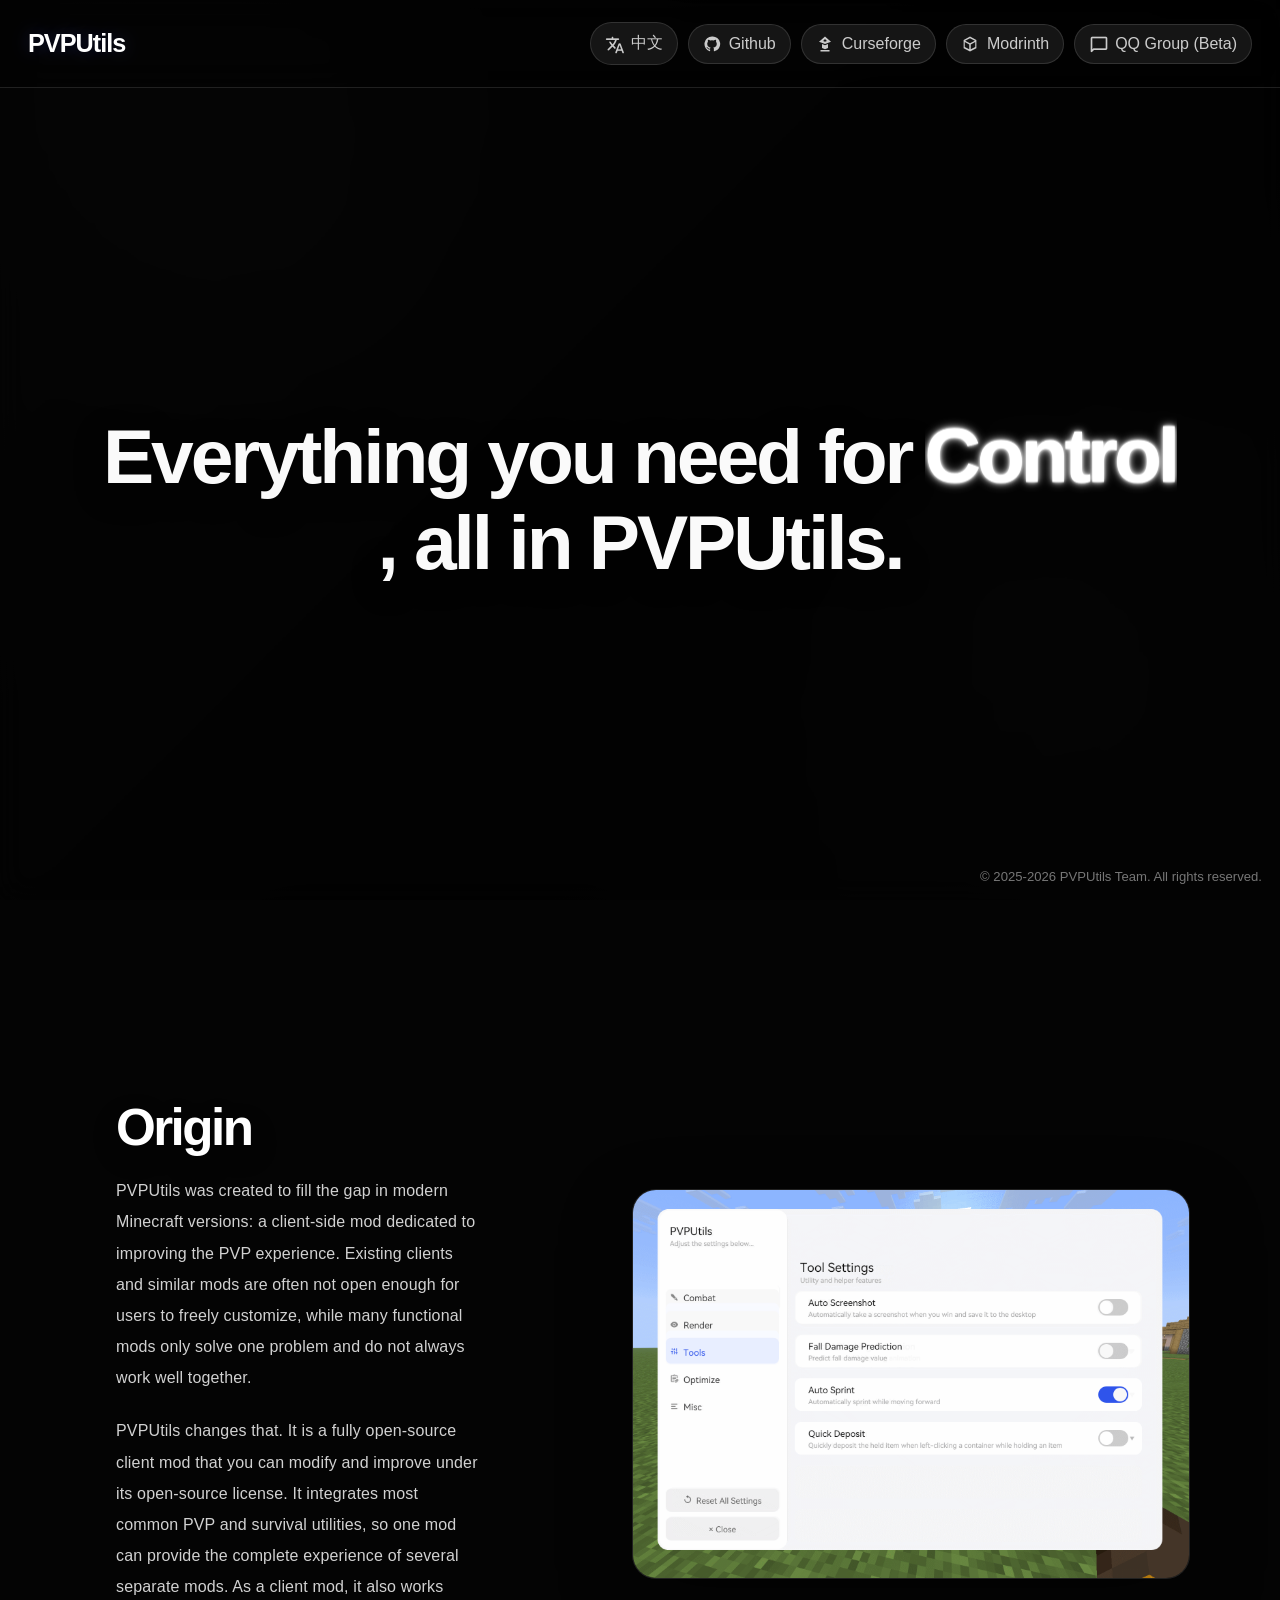
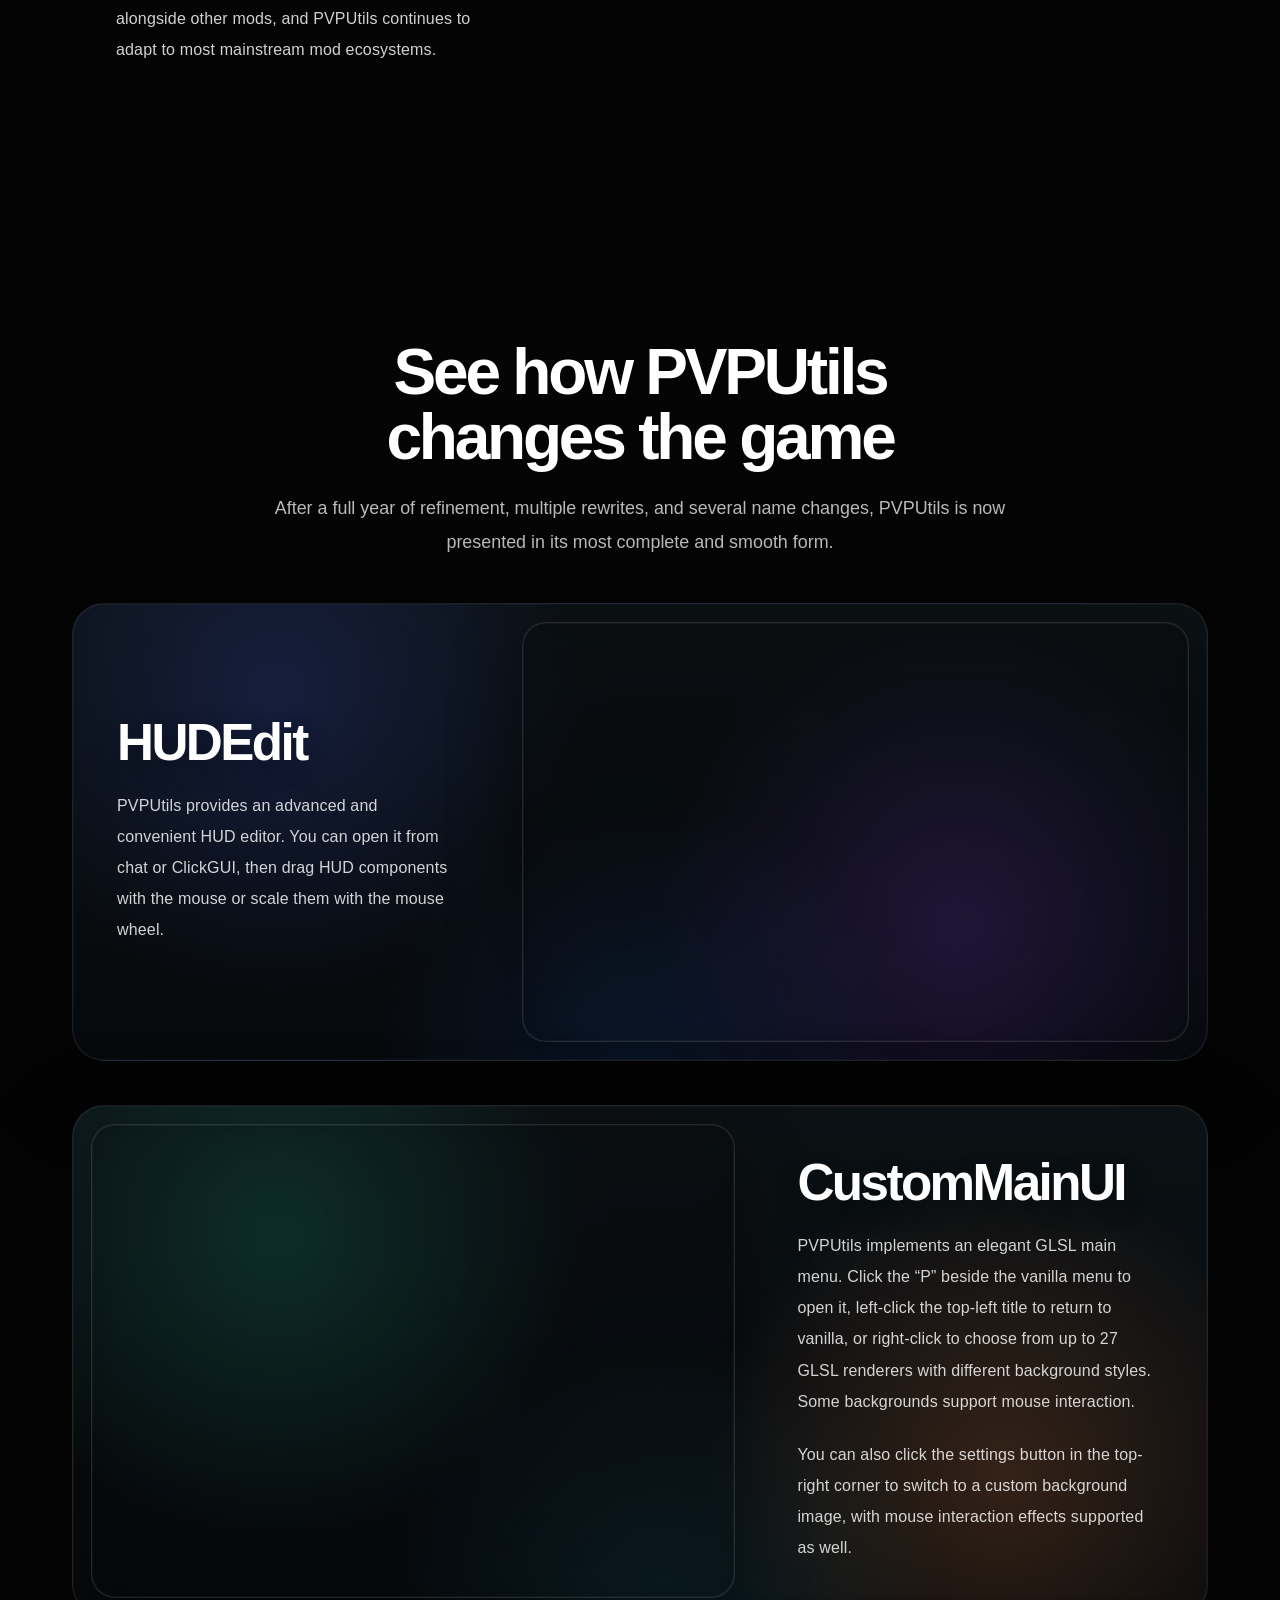
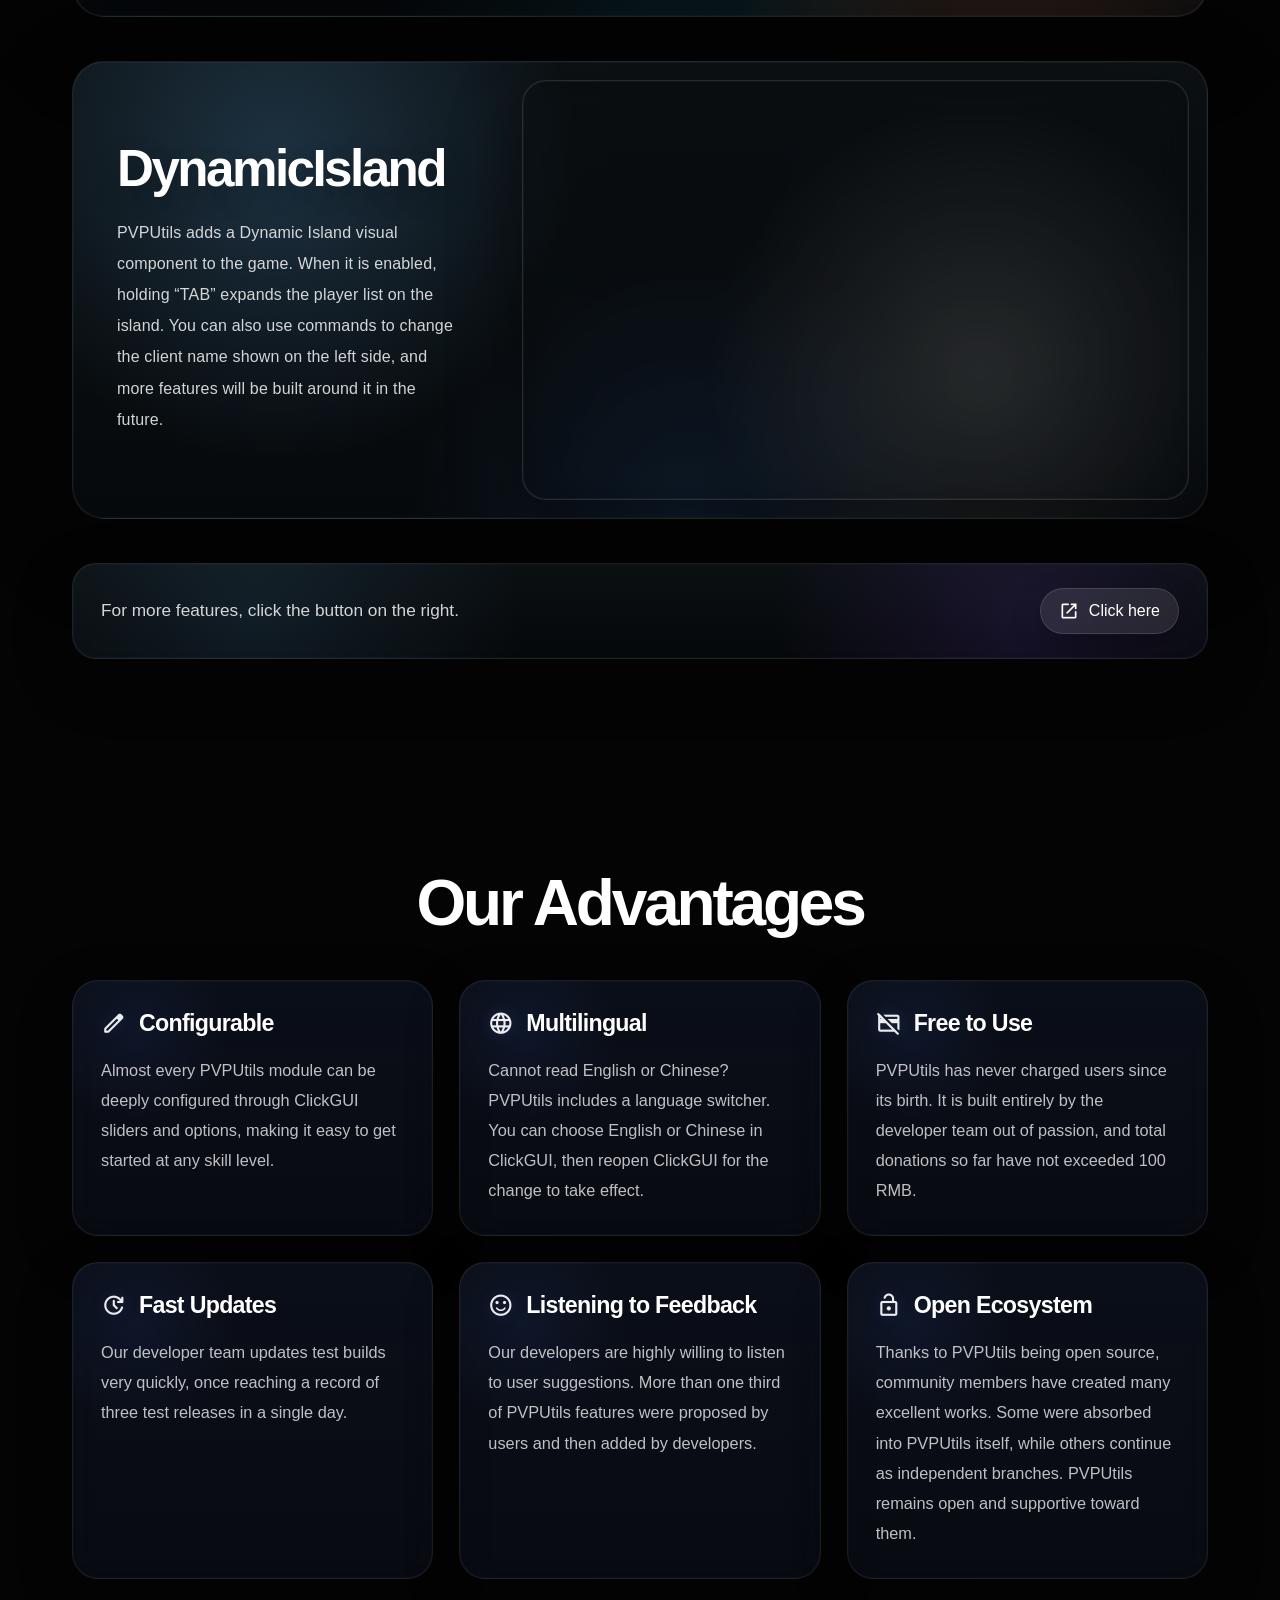
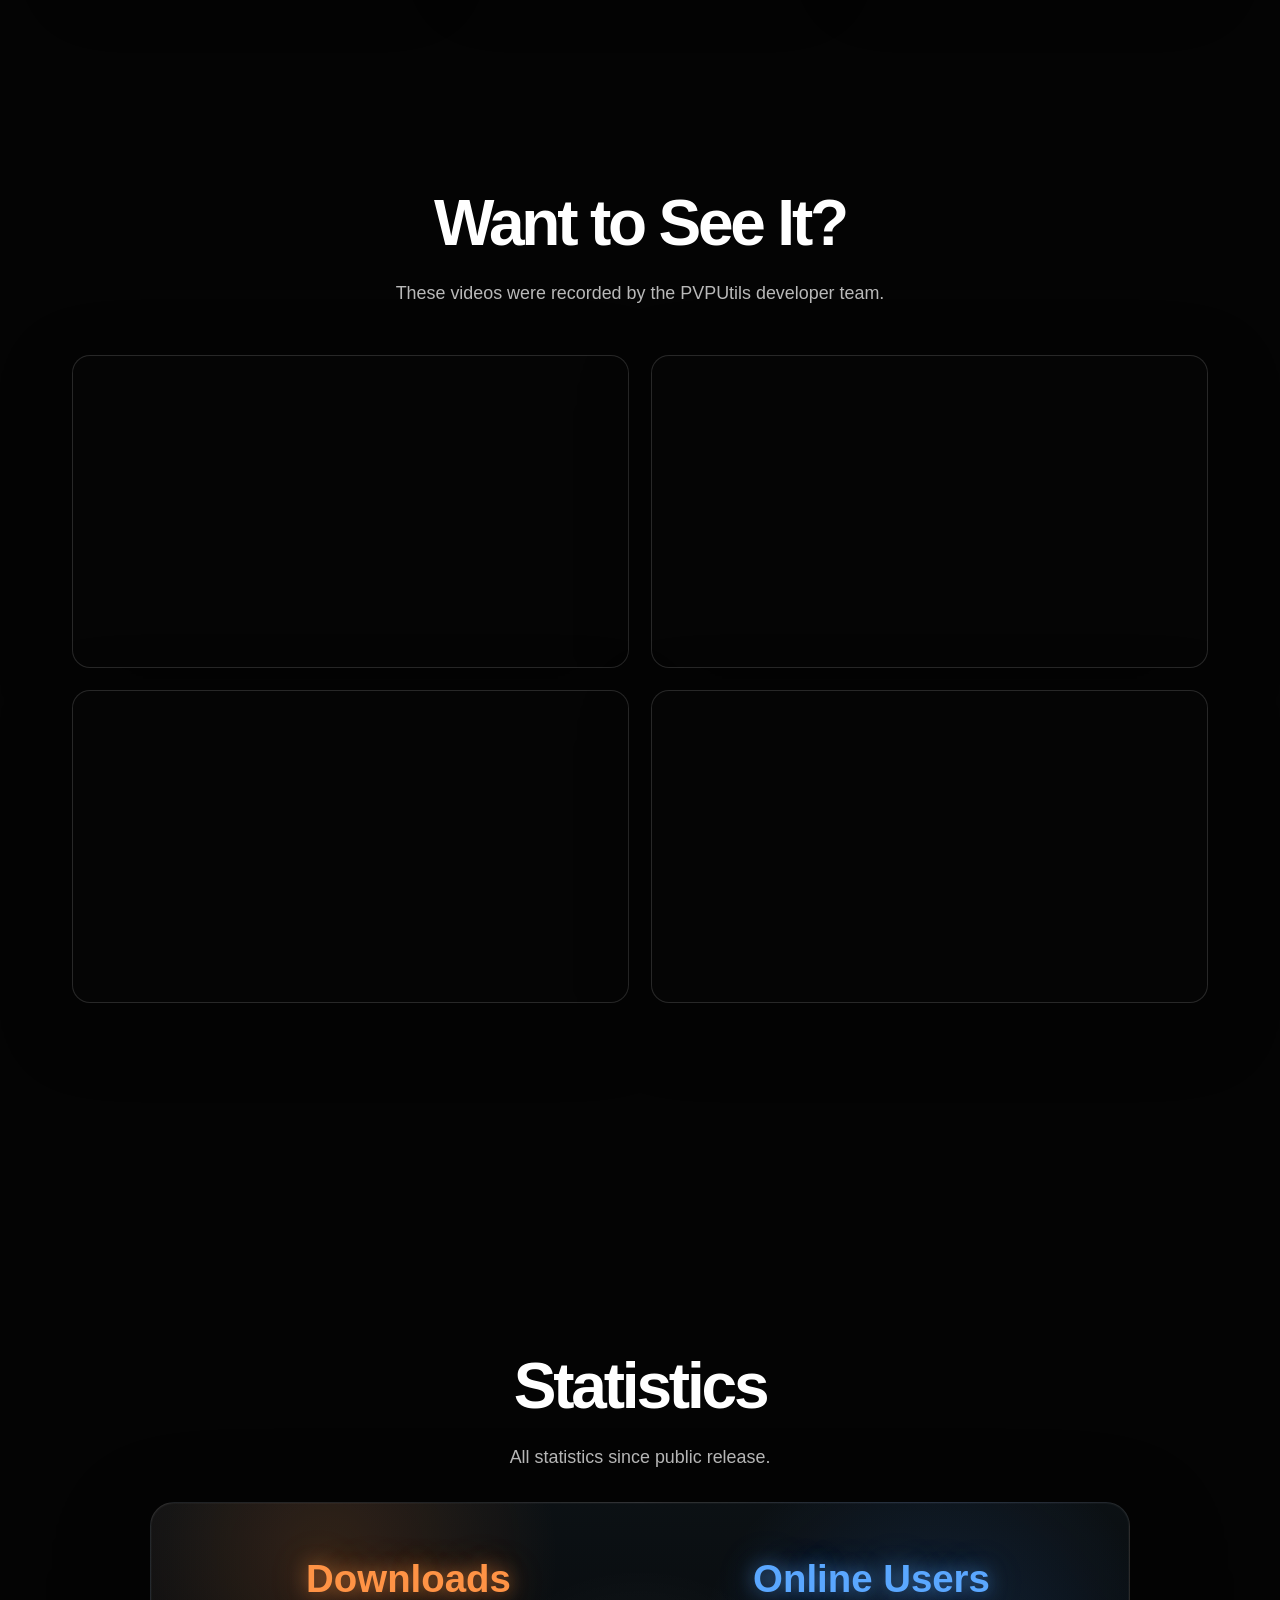
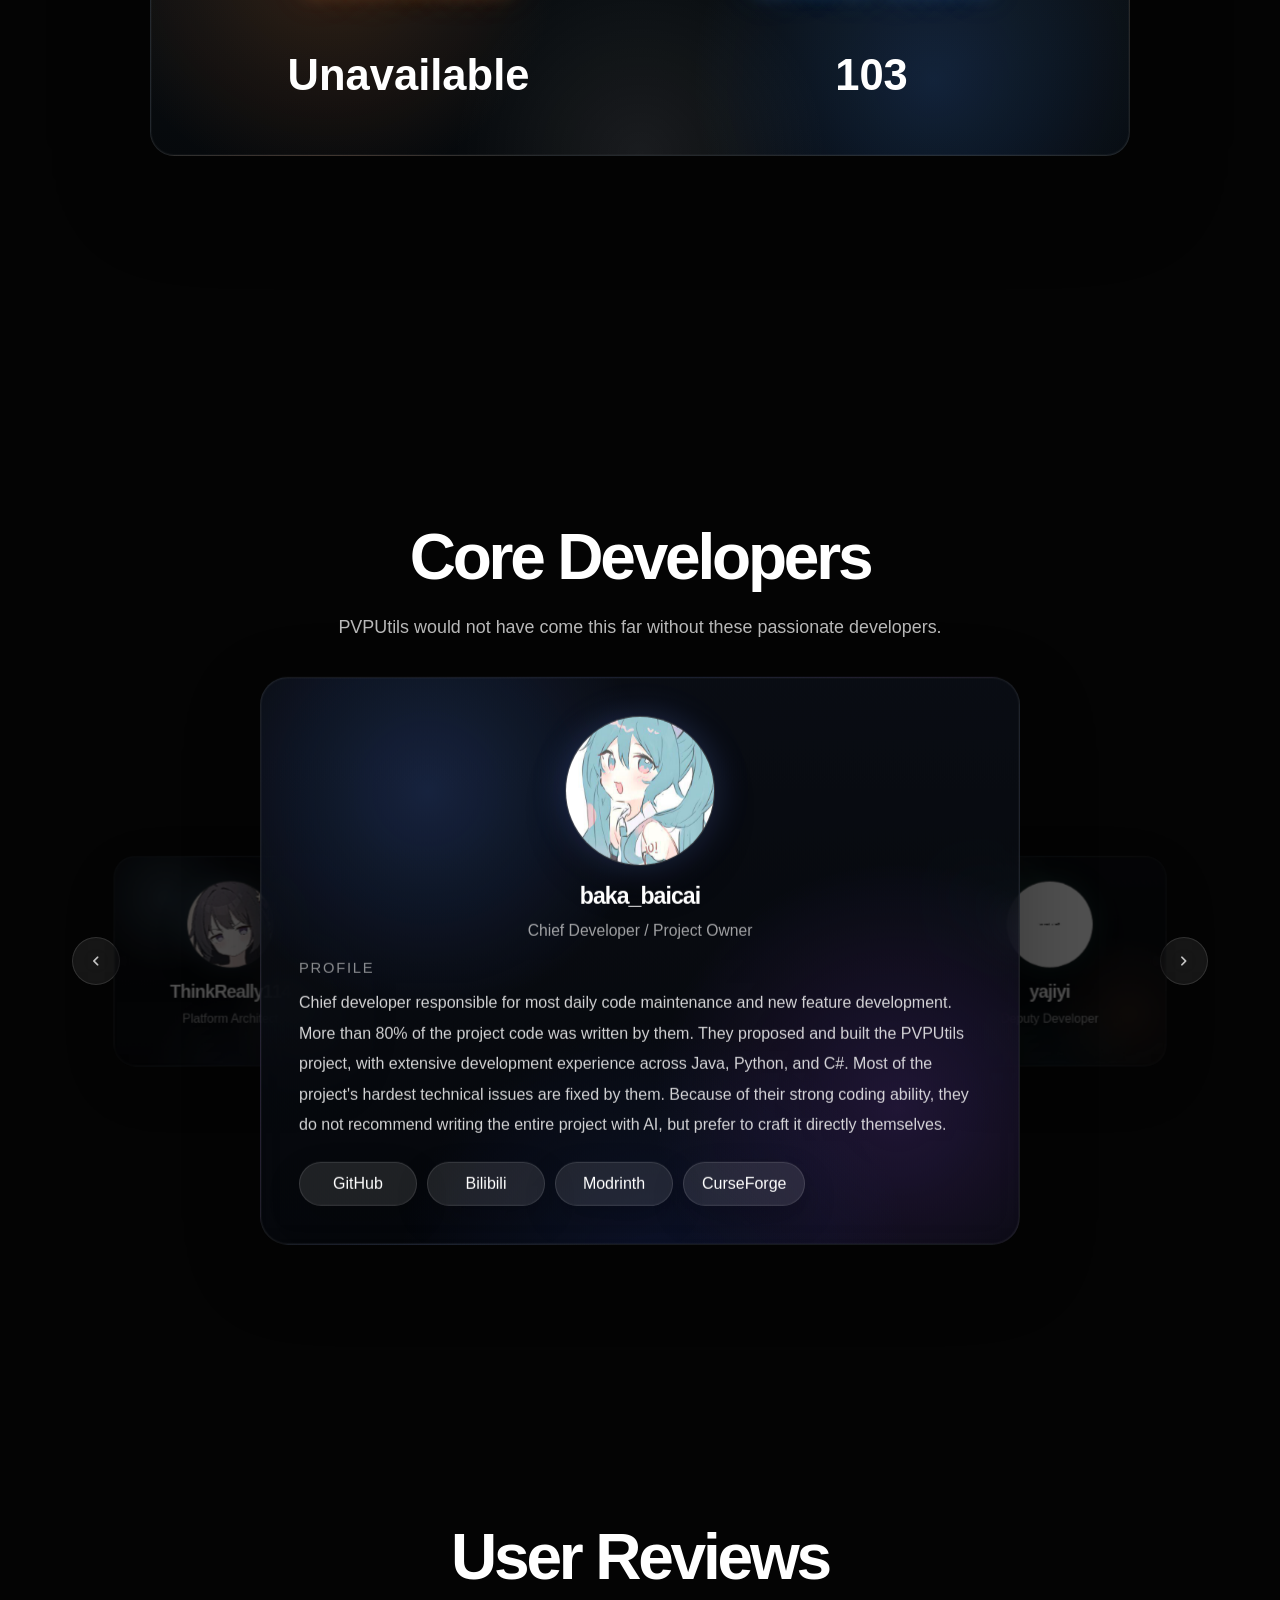
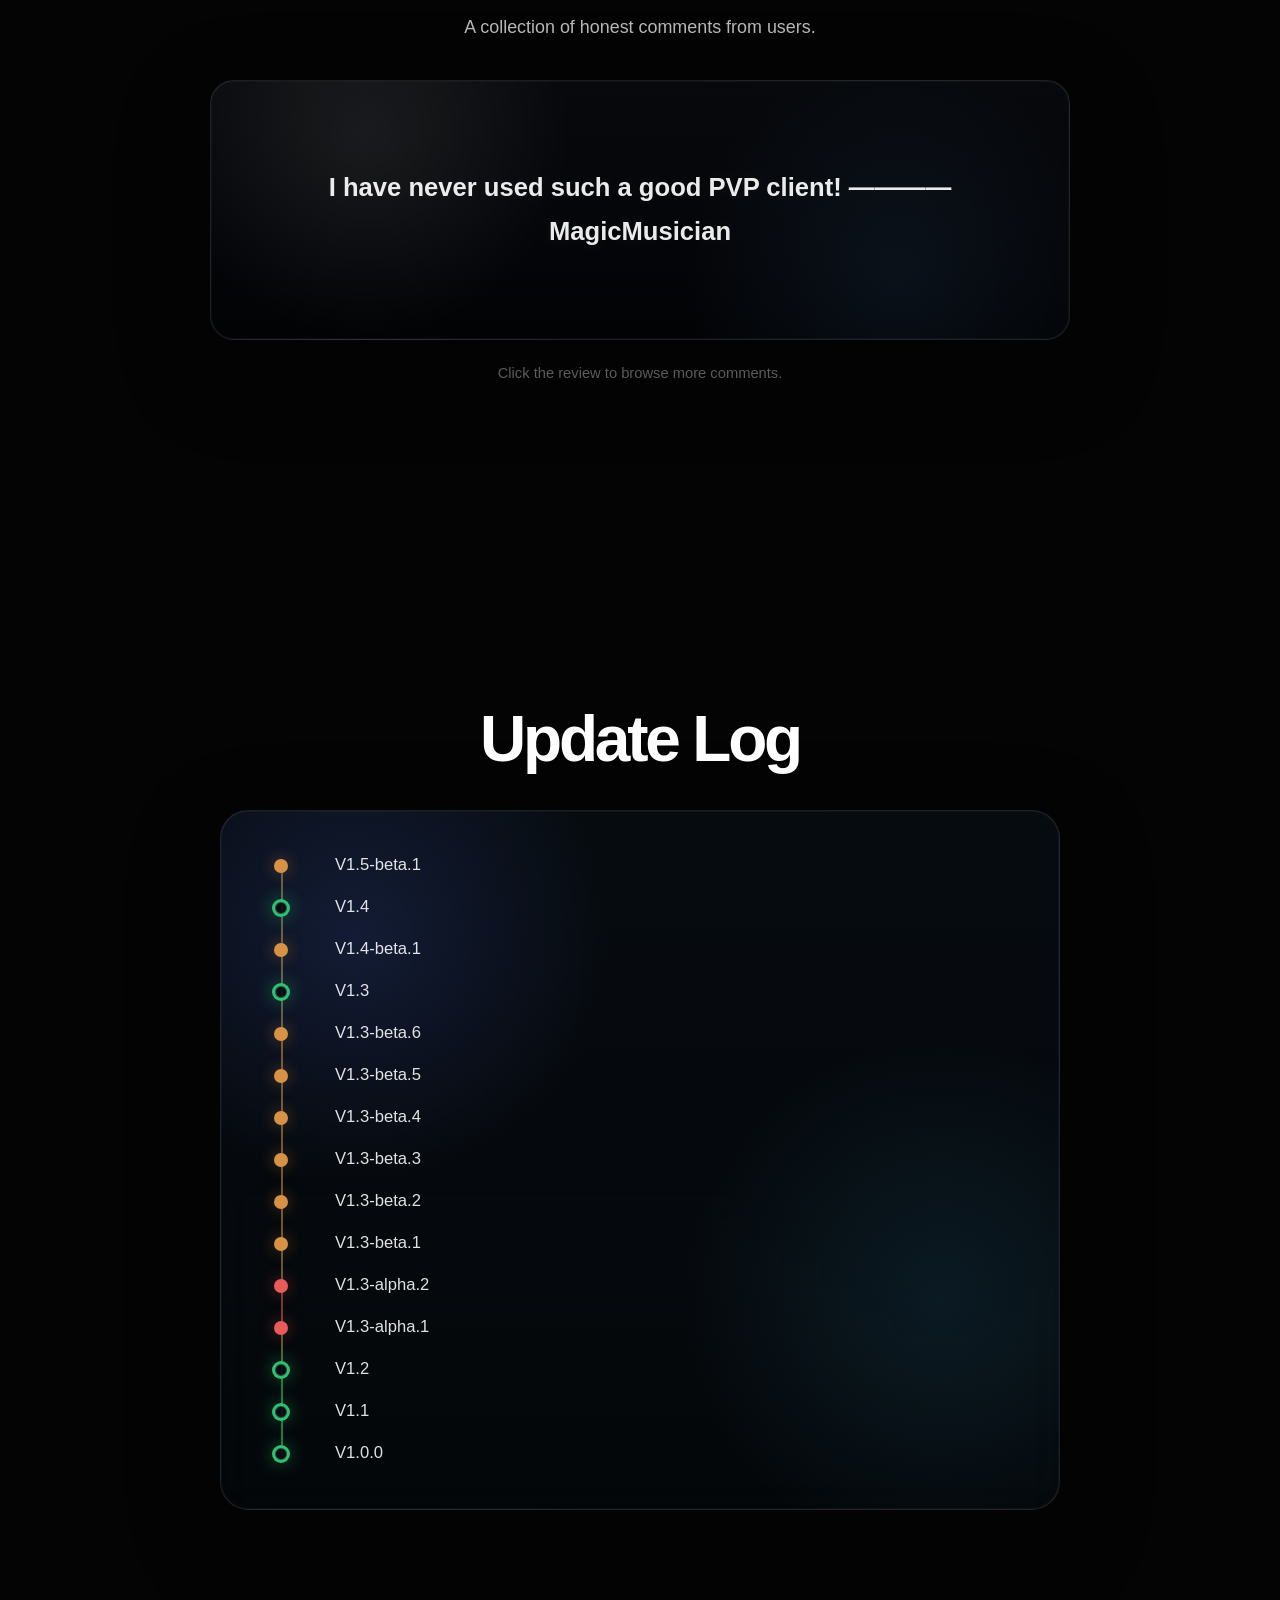
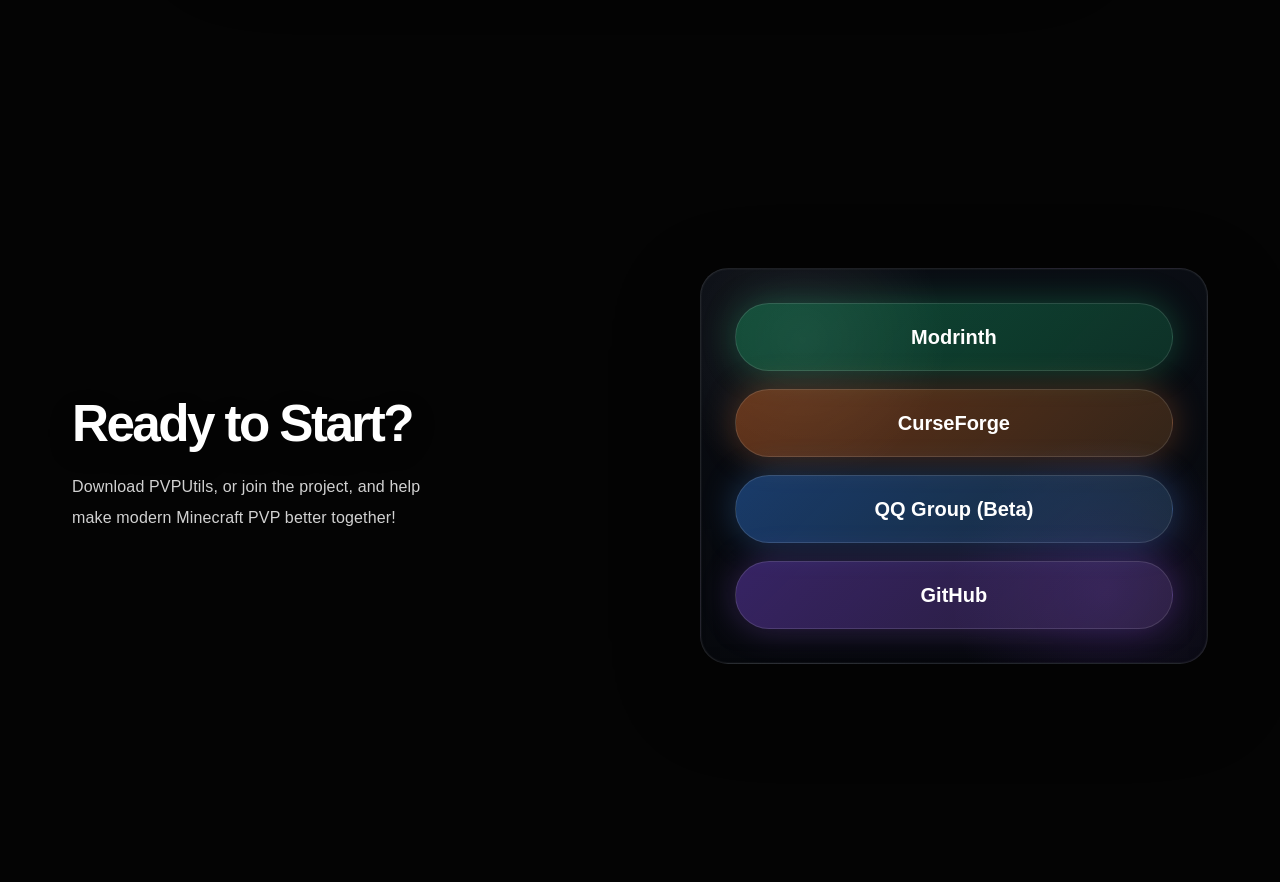
==== commit 376b0489: "Fix some bug" ====
--- a/index.html
+++ b/index.html
@@ -11,7 +11,7 @@
     <title>PVPUtils</title>
     <link rel="icon" type="image/png" href="./resource/logo.png" />
     <link rel="stylesheet" href="./styles.css" />
-    <script defer src="./script.js"></script>
+    <script defer src="./script.js?v=20260705-update-log"></script>
   </head>
   <body>
     <div class="video-background" aria-hidden="true">
--- a/styles.css
+++ b/styles.css
@@ -7,6 +7,7 @@
 
 :root {
   color-scheme: dark;
+  --build-revision: 20260705;
   --bg: #040404;
   --text: #ffffff;
   --muted: rgba(255, 255, 255, 0.78);
